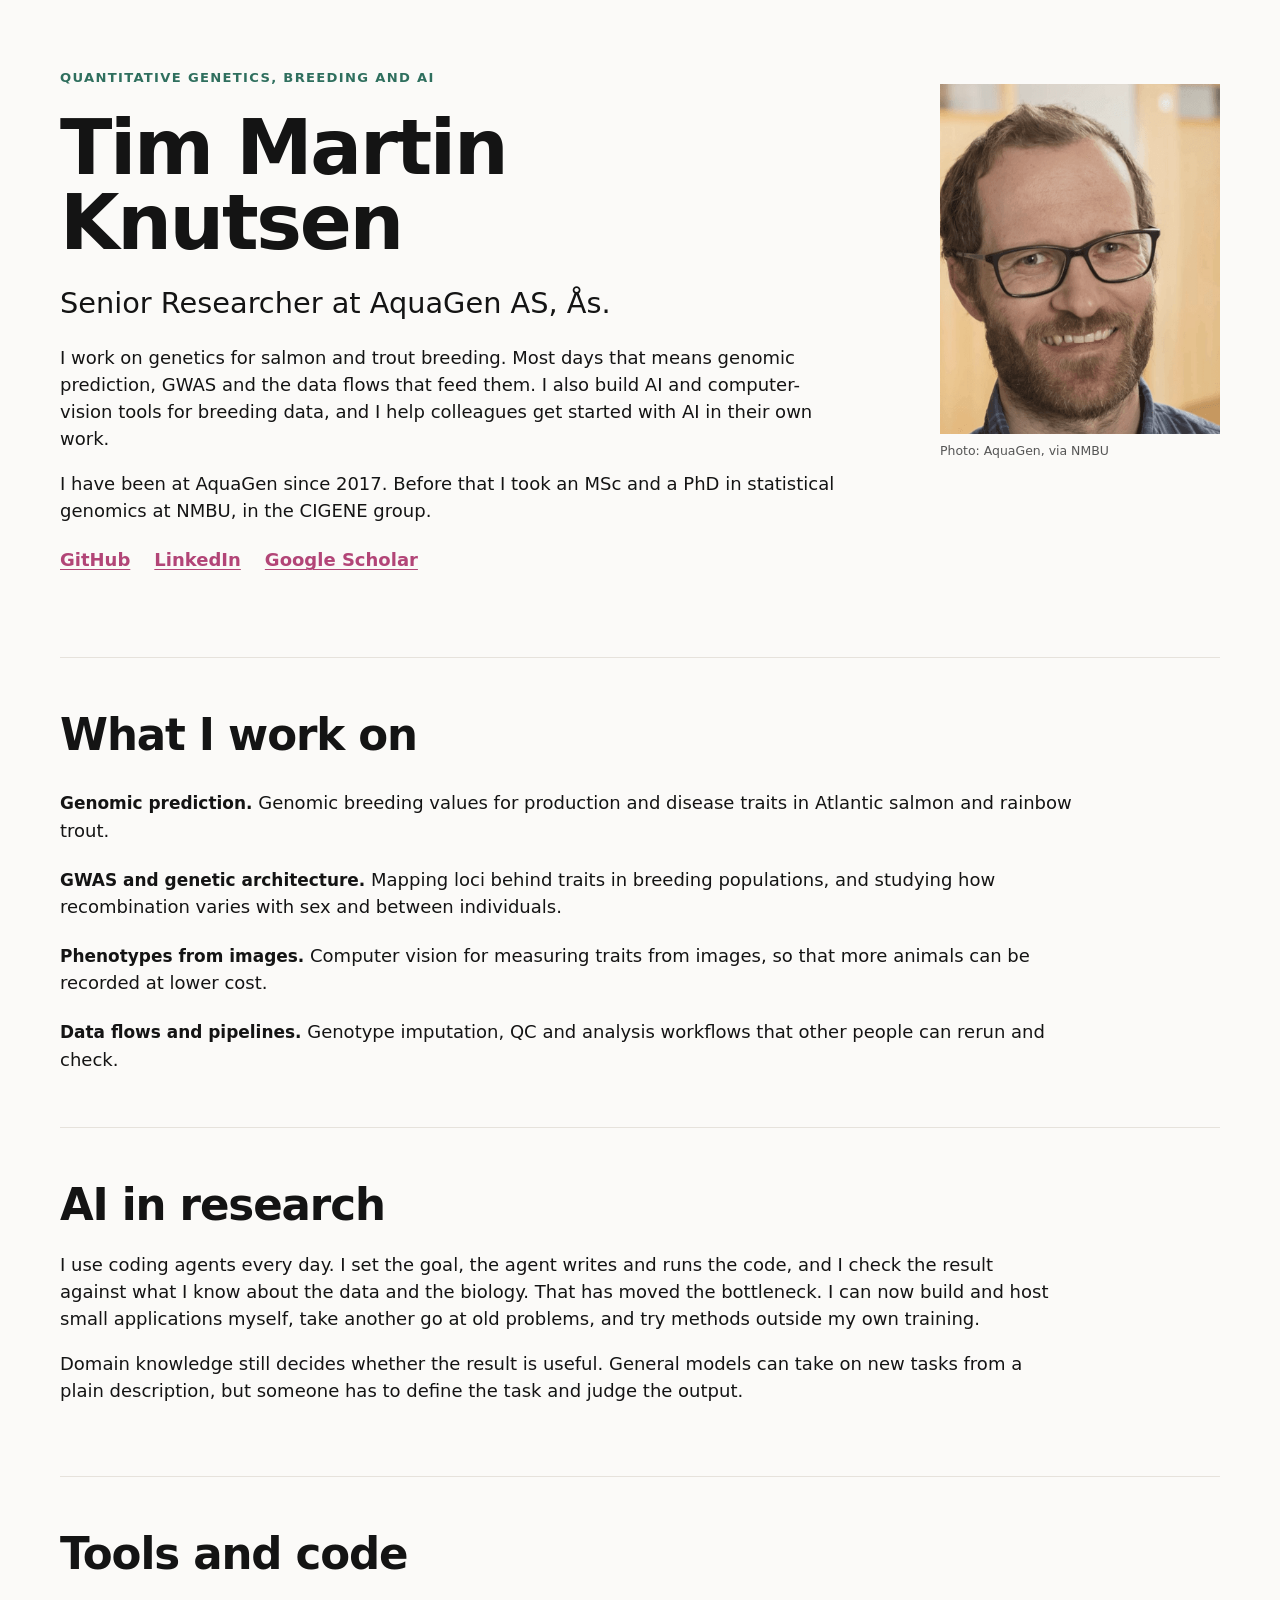
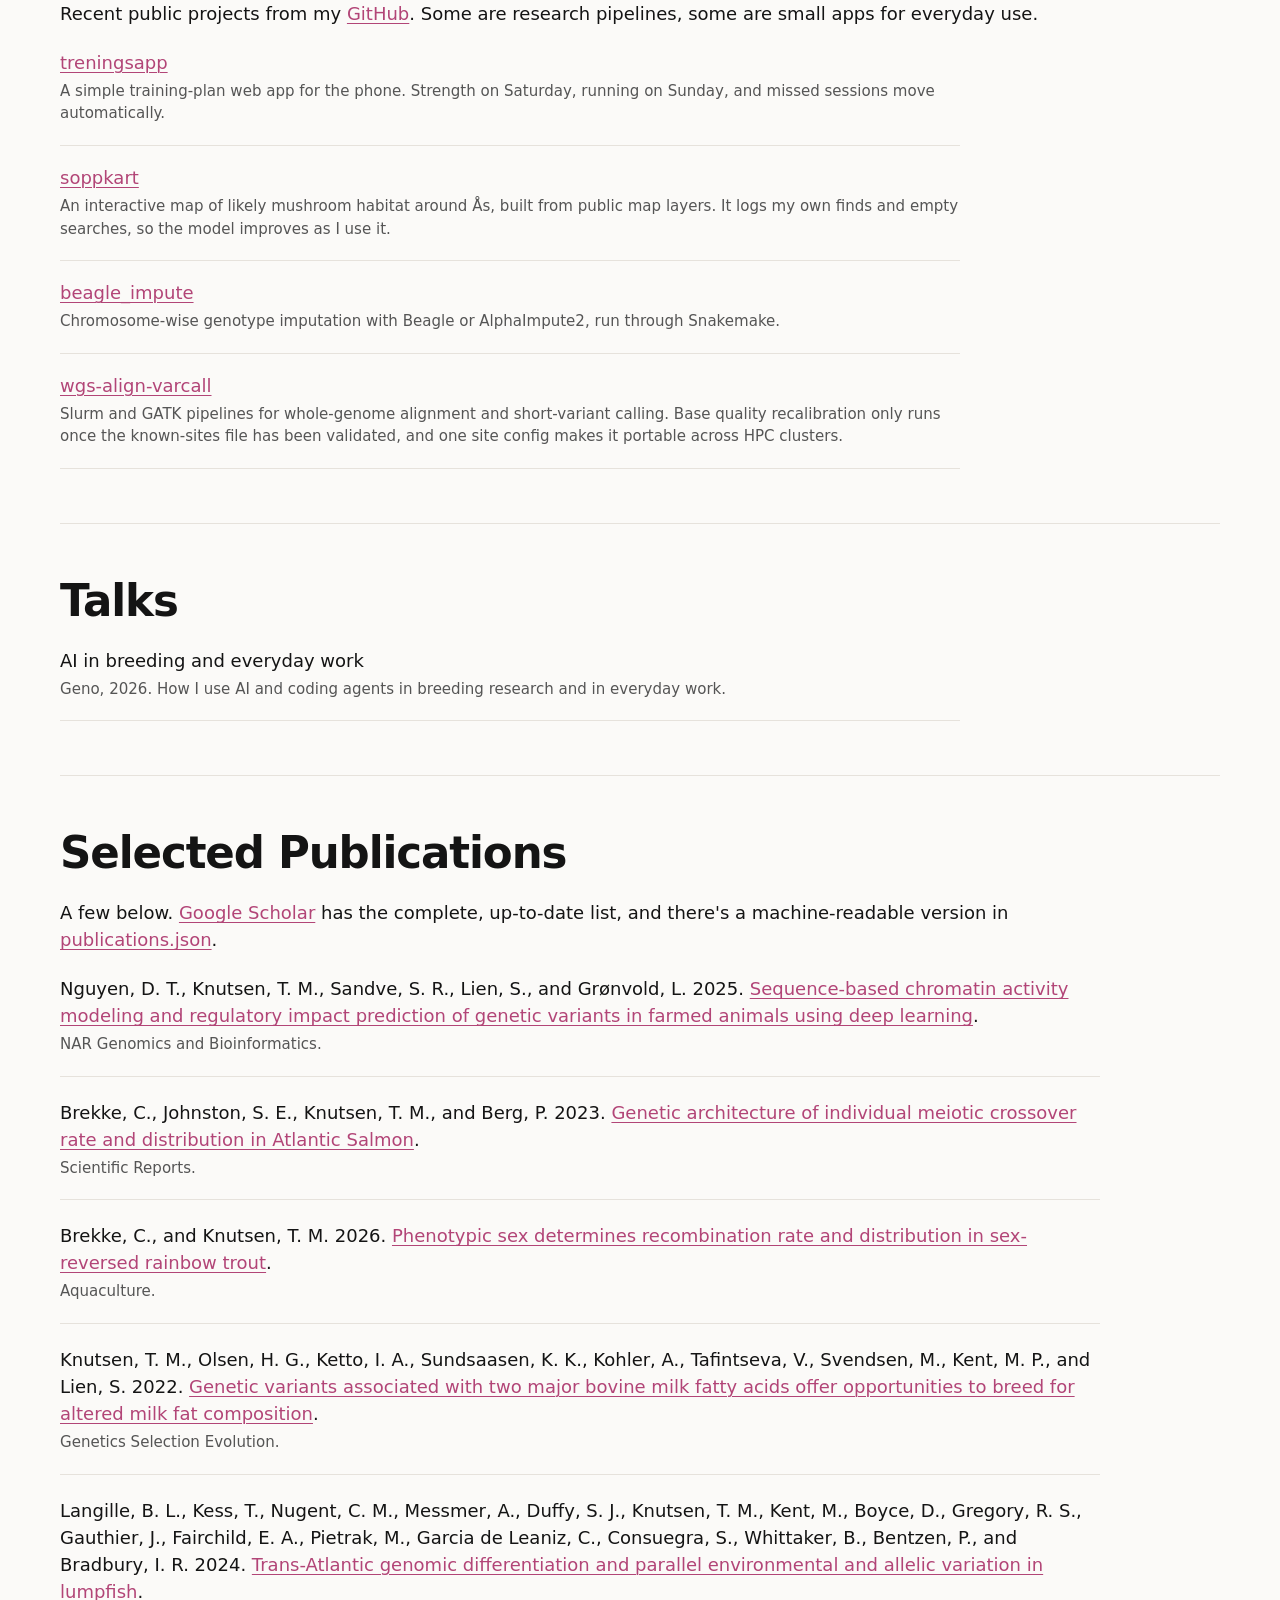
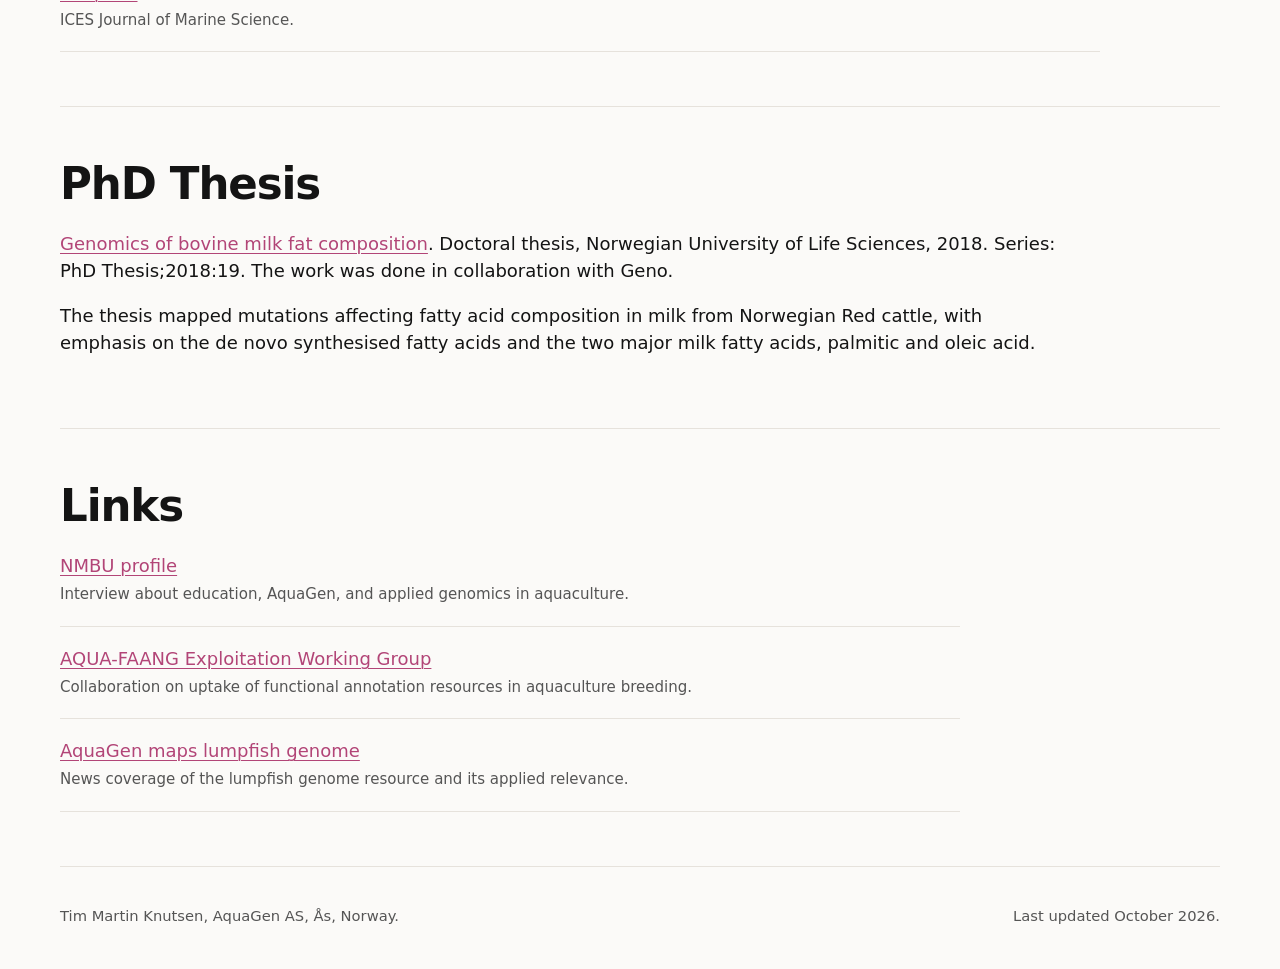
==== index.html @ bfa6ee14 "Refocus site on quantitative genetics and AI in research - New intro: Senior Researcher at AquaGen A" ====
<!doctype html>
<html lang="en">
  <head>
    <meta charset="utf-8">
    <meta name="viewport" content="width=device-width, initial-scale=1">
    <meta name="description" content="Tim Martin Knutsen is a quantitative geneticist at AquaGen working on salmon and trout breeding: genomic prediction, GWAS, and AI and computer-vision tools for breeding data.">
    <meta name="author" content="Tim Martin Knutsen">
    <link rel="canonical" href="https://timknutsen.no/">
    <meta property="og:title" content="Tim Martin Knutsen">
    <meta property="og:description" content="Quantitative genetics for salmon and trout breeding, and AI tools built for breeding data.">
    <meta property="og:image" content="https://timknutsen.no/assets/tim-profile.png">
    <meta property="og:url" content="https://timknutsen.no/">
    <meta property="og:type" content="website">
    <meta property="og:locale" content="en_US">
    <meta name="twitter:card" content="summary_large_image">
    <meta name="twitter:title" content="Tim Martin Knutsen">
    <meta name="twitter:description" content="Quantitative genetics for salmon and trout breeding, and AI tools built for breeding data.">
    <meta name="twitter:image" content="https://timknutsen.no/assets/tim-profile.png">
    <meta name="theme-color" content="#2f6f5e">
    <link rel="icon" href="favicon.svg" type="image/svg+xml">
    <title>Tim Martin Knutsen</title>
    <link rel="stylesheet" href="styles.css">
    <script type="application/ld+json">
    {
      "@context": "https://schema.org",
      "@type": "Person",
      "name": "Tim Martin Knutsen",
      "url": "https://timknutsen.no/",
      "image": "https://timknutsen.no/assets/tim-profile.png",
      "jobTitle": "Senior Researcher",
      "worksFor": { "@type": "Organization", "name": "AquaGen AS" },
      "address": { "@type": "PostalAddress", "addressLocality": "Ås", "addressCountry": "NO" },
      "alumniOf": { "@type": "CollegeOrUniversity", "name": "Norwegian University of Life Sciences" },
      "knowsAbout": [
        "Quantitative genetics",
        "Genomic selection",
        "Genome-wide association studies",
        "Aquaculture breeding",
        "Computer vision",
        "Image-based phenotyping",
        "Large language models",
        "Bioinformatics pipelines"
      ],
      "sameAs": [
        "https://github.com/timknutsen",
        "https://scholar.google.com/scholar?q=Tim+Martin+Knutsen",
        "https://www.linkedin.com/in/tim-knutsen-02567871"
      ]
    }
    </script>
  </head>
  <body>
    <main class="page">
      <header class="intro">
        <div class="intro-text">
          <p class="kicker">Quantitative genetics, breeding and AI</p>
          <h1>Tim Martin Knutsen</h1>
          <p class="position">
            Senior Researcher at AquaGen AS, Ås.
          </p>
          <p>
            I work on genetics for salmon and trout breeding. Most days that means
            genomic prediction, GWAS and the data flows that feed them. I also build
            AI and computer-vision tools for breeding data, and I help colleagues get
            started with AI in their own work.
          </p>
          <p>
            I have been at AquaGen since 2017. Before that I took an MSc and a PhD in
            statistical genomics at NMBU, in the CIGENE group.
          </p>
          <ul class="contact-list" aria-label="Profile links">
            <li><a href="https://github.com/timknutsen">GitHub</a></li>
            <li><a href="https://www.linkedin.com/in/tim-knutsen-02567871">LinkedIn</a></li>
            <li><a href="https://scholar.google.com/scholar?q=Tim+Martin+Knutsen">Google Scholar</a></li>
          </ul>
        </div>
        <figure class="portrait">
          <img src="assets/tim-profile.png" alt="Portrait of Tim Martin Knutsen" width="280" height="350" decoding="async" fetchpriority="high">
          <figcaption>Photo: AquaGen, via NMBU</figcaption>
        </figure>
      </header>

      <section id="work">
        <h2>What I work on</h2>
        <div class="interest-list">
          <article>
            <h3>Genomic prediction.</h3>
            <p>
              Genomic breeding values for production and disease traits in Atlantic
              salmon and rainbow trout.
            </p>
          </article>
          <article>
            <h3>GWAS and genetic architecture.</h3>
            <p>
              Mapping loci behind traits in breeding populations, and studying how
              recombination varies with sex and between individuals.
            </p>
          </article>
          <article>
            <h3>Phenotypes from images.</h3>
            <p>
              Computer vision for measuring traits from images, so that more animals
              can be recorded at lower cost.
            </p>
          </article>
          <article>
            <h3>Data flows and pipelines.</h3>
            <p>
              Genotype imputation, QC and analysis workflows that other people can
              rerun and check.
            </p>
          </article>
        </div>
      </section>

      <section id="ai">
        <h2>AI in research</h2>
        <p>
          I use coding agents every day. I set the goal, the agent writes and runs the
          code, and I check the result against what I know about the data and the
          biology. That has moved the bottleneck. I can now build and host small
          applications myself, take another go at old problems, and try methods outside
          my own training.
        </p>
        <p>
          Domain knowledge still decides whether the result is useful. General models
          can take on new tasks from a plain description, but someone has to define the
          task and judge the output.
        </p>
      </section>

      <section id="projects">
        <h2>Tools and code</h2>
        <p>
          Recent public projects from my <a href="https://github.com/timknutsen">GitHub</a>.
          Some are research pipelines, some are small apps for everyday use.
        </p>
        <ul class="link-list">
          <li>
            <a href="https://timknutsen.no/treningsapp/">treningsapp</a>
            <span>A simple training-plan web app for the phone. Strength on Saturday, running on Sunday, and missed sessions move automatically.</span>
          </li>
          <li>
            <a href="https://timknutsen.no/soppkart/">soppkart</a>
            <span>An interactive map of likely mushroom habitat around Ås, built from public map layers. It logs my own finds and empty searches, so the model improves as I use it.</span>
          </li>
          <li>
            <a href="https://github.com/timknutsen/beagle_impute">beagle_impute</a>
            <span>Chromosome-wise genotype imputation with Beagle or AlphaImpute2, run through Snakemake.</span>
          </li>
          <li>
            <a href="https://github.com/timknutsen/wgs-align-varcall">wgs-align-varcall</a>
            <span>Slurm and GATK pipelines for whole-genome alignment and short-variant calling. Base quality recalibration only runs once the known-sites file has been validated, and one site config makes it portable across HPC clusters.</span>
          </li>
        </ul>
      </section>

      <section id="talks">
        <h2>Talks</h2>
        <ul class="link-list">
          <li>
            AI in breeding and everyday work
            <span>Geno, 2026. How I use AI and coding agents in breeding research and in everyday work.</span>
          </li>
        </ul>
      </section>

      <section id="publications">
        <h2>Selected Publications</h2>
        <p>
          A few below. <a href="https://scholar.google.com/scholar?q=Tim+Martin+Knutsen">Google Scholar</a>
          has the complete, up-to-date list, and there's a machine-readable version in
          <a href="publications.json">publications.json</a>.
        </p>
        <ul class="publication-list">
          <li>
            Nguyen, D. T., Knutsen, T. M., Sandve, S. R., Lien, S., and Grønvold, L. 2025.
            <a href="https://doi.org/10.1093/nargab/lqaf139">Sequence-based chromatin activity modeling and regulatory impact prediction of genetic variants in farmed animals using deep learning</a>.
            <span>NAR Genomics and Bioinformatics.</span>
          </li>
          <li>
            Brekke, C., Johnston, S. E., Knutsen, T. M., and Berg, P. 2023.
            <a href="https://doi.org/10.1038/s41598-023-47208-3">Genetic architecture of individual meiotic crossover rate and distribution in Atlantic Salmon</a>.
            <span>Scientific Reports.</span>
          </li>
          <li>
            Brekke, C., and Knutsen, T. M. 2026.
            <a href="https://doi.org/10.1016/j.aquaculture.2025.743143">Phenotypic sex determines recombination rate and distribution in sex-reversed rainbow trout</a>.
            <span>Aquaculture.</span>
          </li>
          <li>
            Knutsen, T. M., Olsen, H. G., Ketto, I. A., Sundsaasen, K. K., Kohler, A.,
            Tafintseva, V., Svendsen, M., Kent, M. P., and Lien, S. 2022.
            <a href="https://doi.org/10.1186/s12711-022-00731-9">Genetic variants associated with two major bovine milk fatty acids offer opportunities to breed for altered milk fat composition</a>.
            <span>Genetics Selection Evolution.</span>
          </li>
          <li>
            Langille, B. L., Kess, T., Nugent, C. M., Messmer, A., Duffy, S. J.,
            Knutsen, T. M., Kent, M., Boyce, D., Gregory, R. S., Gauthier, J.,
            Fairchild, E. A., Pietrak, M., Garcia de Leaniz, C., Consuegra, S.,
            Whittaker, B., Bentzen, P., and Bradbury, I. R. 2024.
            <a href="https://doi.org/10.1093/icesjms/fsae057">Trans-Atlantic genomic differentiation and parallel environmental and allelic variation in lumpfish</a>.
            <span>ICES Journal of Marine Science.</span>
          </li>
        </ul>
      </section>

      <section id="thesis">
        <h2>PhD Thesis</h2>
        <p>
          <a href="https://hdl.handle.net/11250/2648419">Genomics of bovine milk fat composition</a>.
          Doctoral thesis, Norwegian University of Life Sciences, 2018. Series: PhD Thesis;2018:19.
          The work was done in collaboration with Geno.
        </p>
        <p>
          The thesis mapped mutations affecting fatty acid composition in milk from Norwegian Red
          cattle, with emphasis on the de novo synthesised fatty acids and the two major milk fatty
          acids, palmitic and oleic acid.
        </p>
      </section>

      <section id="links">
        <h2>Links</h2>
        <ul class="link-list">
          <li>
            <a href="https://www.nmbu.no/studier/baerekraftig-akvakultur-skaper-spennende-jobber">NMBU profile</a>
            <span>Interview about education, AquaGen, and applied genomics in aquaculture.</span>
          </li>
          <li>
            <a href="https://www.aqua-faang.eu/exploitation-wg.html">AQUA-FAANG Exploitation Working Group</a>
            <span>Collaboration on uptake of functional annotation resources in aquaculture breeding.</span>
          </li>
          <li>
            <a href="https://www.salmonbusiness.com/?p=79932">AquaGen maps lumpfish genome</a>
            <span>News coverage of the lumpfish genome resource and its applied relevance.</span>
          </li>
        </ul>
      </section>

      <footer>
        <p>Tim Martin Knutsen, AquaGen AS, Ås, Norway.</p>
        <p>Last updated October 2026.</p>
      </footer>
    </main>
  </body>
</html>
---- styles.css ----
:root {
  --ink: #141414;
  --muted: #555;
  --line: #e6e2dc;
  --paper: #fbfaf8;
  --accent: #2f6f5e;
  --link: #b24577;
  --soft: #f2efea;
  color-scheme: light;
  font-family: Inter, ui-sans-serif, system-ui, -apple-system, BlinkMacSystemFont, "Segoe UI", sans-serif;
}

* {
  box-sizing: border-box;
}

html {
  scroll-behavior: smooth;
}

body {
  margin: 0;
  background: var(--paper);
  color: var(--ink);
  font-size: 18px;
  line-height: 1.5;
}

a {
  color: var(--link);
  text-decoration-thickness: 0.08em;
  text-underline-offset: 0.15em;
}

a:hover {
  color: var(--accent);
}

a:focus-visible {
  outline: 3px solid var(--accent);
  outline-offset: 3px;
}

.page {
  width: min(1160px, calc(100% - 56px));
  margin: 0 auto;
  padding: 68px 0 42px;
}

.intro {
  display: grid;
  grid-template-columns: minmax(0, 1fr) 280px;
  gap: clamp(42px, 8vw, 112px);
  align-items: start;
  margin-bottom: 84px;
}

.kicker {
  margin-bottom: 22px;
  color: var(--accent);
  font-size: 0.82rem;
  font-weight: 760;
  letter-spacing: 0.1em;
  text-transform: uppercase;
}

h1,
h2,
h3,
p {
  margin-top: 0;
}

h1 {
  margin-bottom: 26px;
  font-size: clamp(3rem, 6vw, 5.4rem);
  font-weight: 760;
  letter-spacing: -0.03em;
  line-height: 0.98;
}

h2 {
  margin-bottom: 22px;
  font-size: clamp(2rem, 3.4vw, 3rem);
  font-weight: 760;
  letter-spacing: -0.025em;
  line-height: 1.08;
}

h3 {
  display: inline;
  margin: 0;
  font-size: 1.06rem;
  font-weight: 780;
}

.position {
  max-width: 820px;
  margin-bottom: 22px;
  font-size: clamp(1.35rem, 2.25vw, 1.95rem);
  font-weight: 520;
  line-height: 1.25;
}

.intro-text > p:not(.kicker):not(.position) {
  max-width: 820px;
}

.contact-list,
.publication-list,
.link-list {
  margin: 22px 0 0;
  padding: 0;
  list-style: none;
}

.contact-list {
  display: flex;
  flex-wrap: wrap;
  gap: 12px 24px;
  font-weight: 650;
}

.portrait {
  margin: 16px 0 0;
}

.portrait img {
  display: block;
  width: 100%;
  aspect-ratio: 4 / 5;
  object-fit: cover;
  object-position: 54% center;
  filter: saturate(0.82) contrast(0.98);
}

.portrait figcaption {
  margin-top: 8px;
  color: var(--muted);
  font-size: 0.78rem;
}

section {
  padding: 54px 0;
  border-top: 1px solid var(--line);
}

section > p {
  max-width: 1000px;
}

.interest-list {
  display: grid;
  gap: 22px;
  max-width: 1040px;
  margin-top: 30px;
}

.interest-list article p {
  display: inline;
  margin: 0;
}

.publication-list {
  display: grid;
  gap: 22px;
  max-width: 1040px;
}

.publication-list li,
.link-list li {
  padding-bottom: 20px;
  border-bottom: 1px solid var(--line);
}

.publication-list span,
.link-list span {
  display: block;
  margin-top: 4px;
  color: var(--muted);
  font-size: 0.94rem;
}

.link-list {
  display: grid;
  gap: 18px;
  max-width: 900px;
}

footer {
  display: flex;
  flex-wrap: wrap;
  justify-content: space-between;
  gap: 10px 28px;
  padding-top: 38px;
  border-top: 1px solid var(--line);
  color: var(--muted);
  font-size: 0.92rem;
}

footer p {
  margin: 0;
}

@media (max-width: 840px) {
  .page {
    width: min(100% - 36px, 1160px);
    padding-top: 42px;
  }

  .intro {
    grid-template-columns: 1fr;
    gap: 30px;
    margin-bottom: 48px;
  }

  .portrait {
    width: min(240px, 100%);
    margin-top: 0;
  }

  section {
    padding: 42px 0;
  }
}

@media (max-width: 520px) {
  body {
    font-size: 16px;
  }

  .page {
    width: min(100% - 28px, 1160px);
  }

  h1 {
    font-size: clamp(2.7rem, 14vw, 4rem);
  }

  .position {
    font-size: 1.22rem;
  }

  .contact-list {
    display: grid;
    gap: 8px;
  }
}

.interest-list + p {
  margin-top: 1.25rem;
}
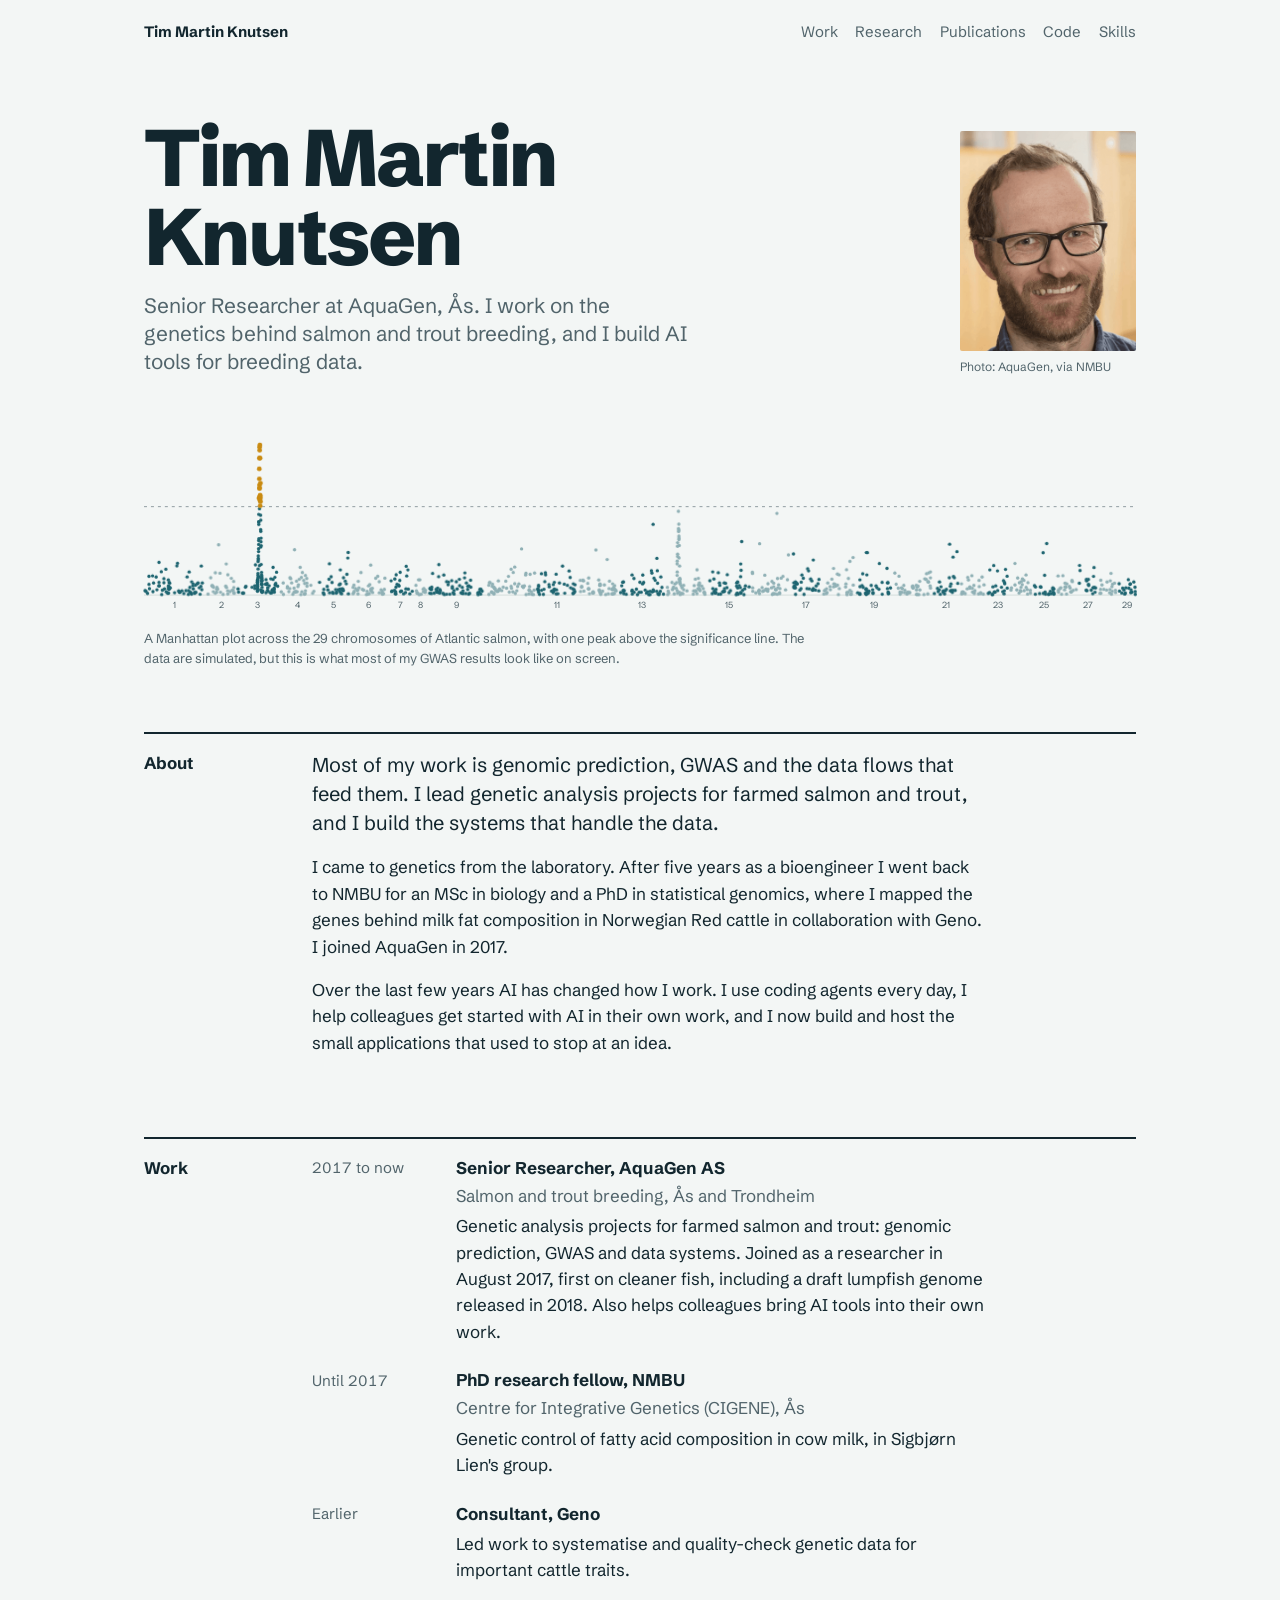
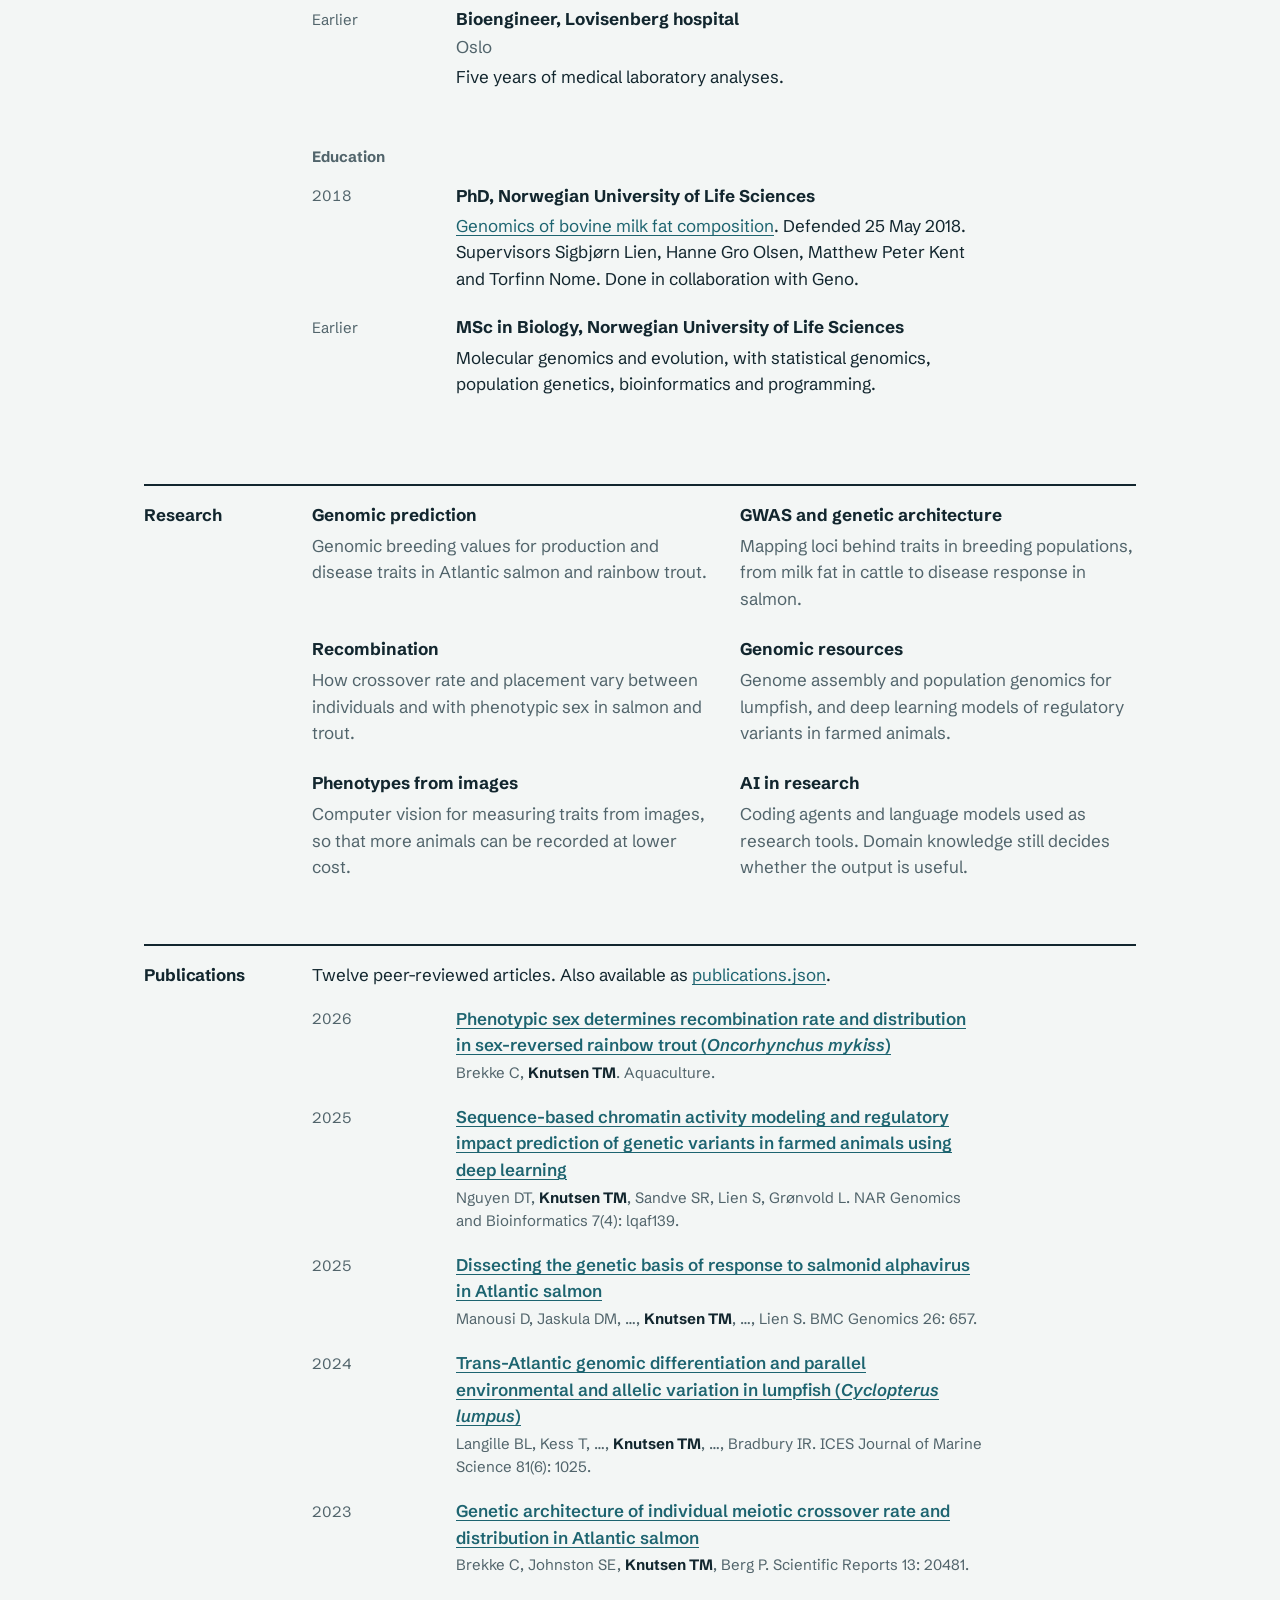
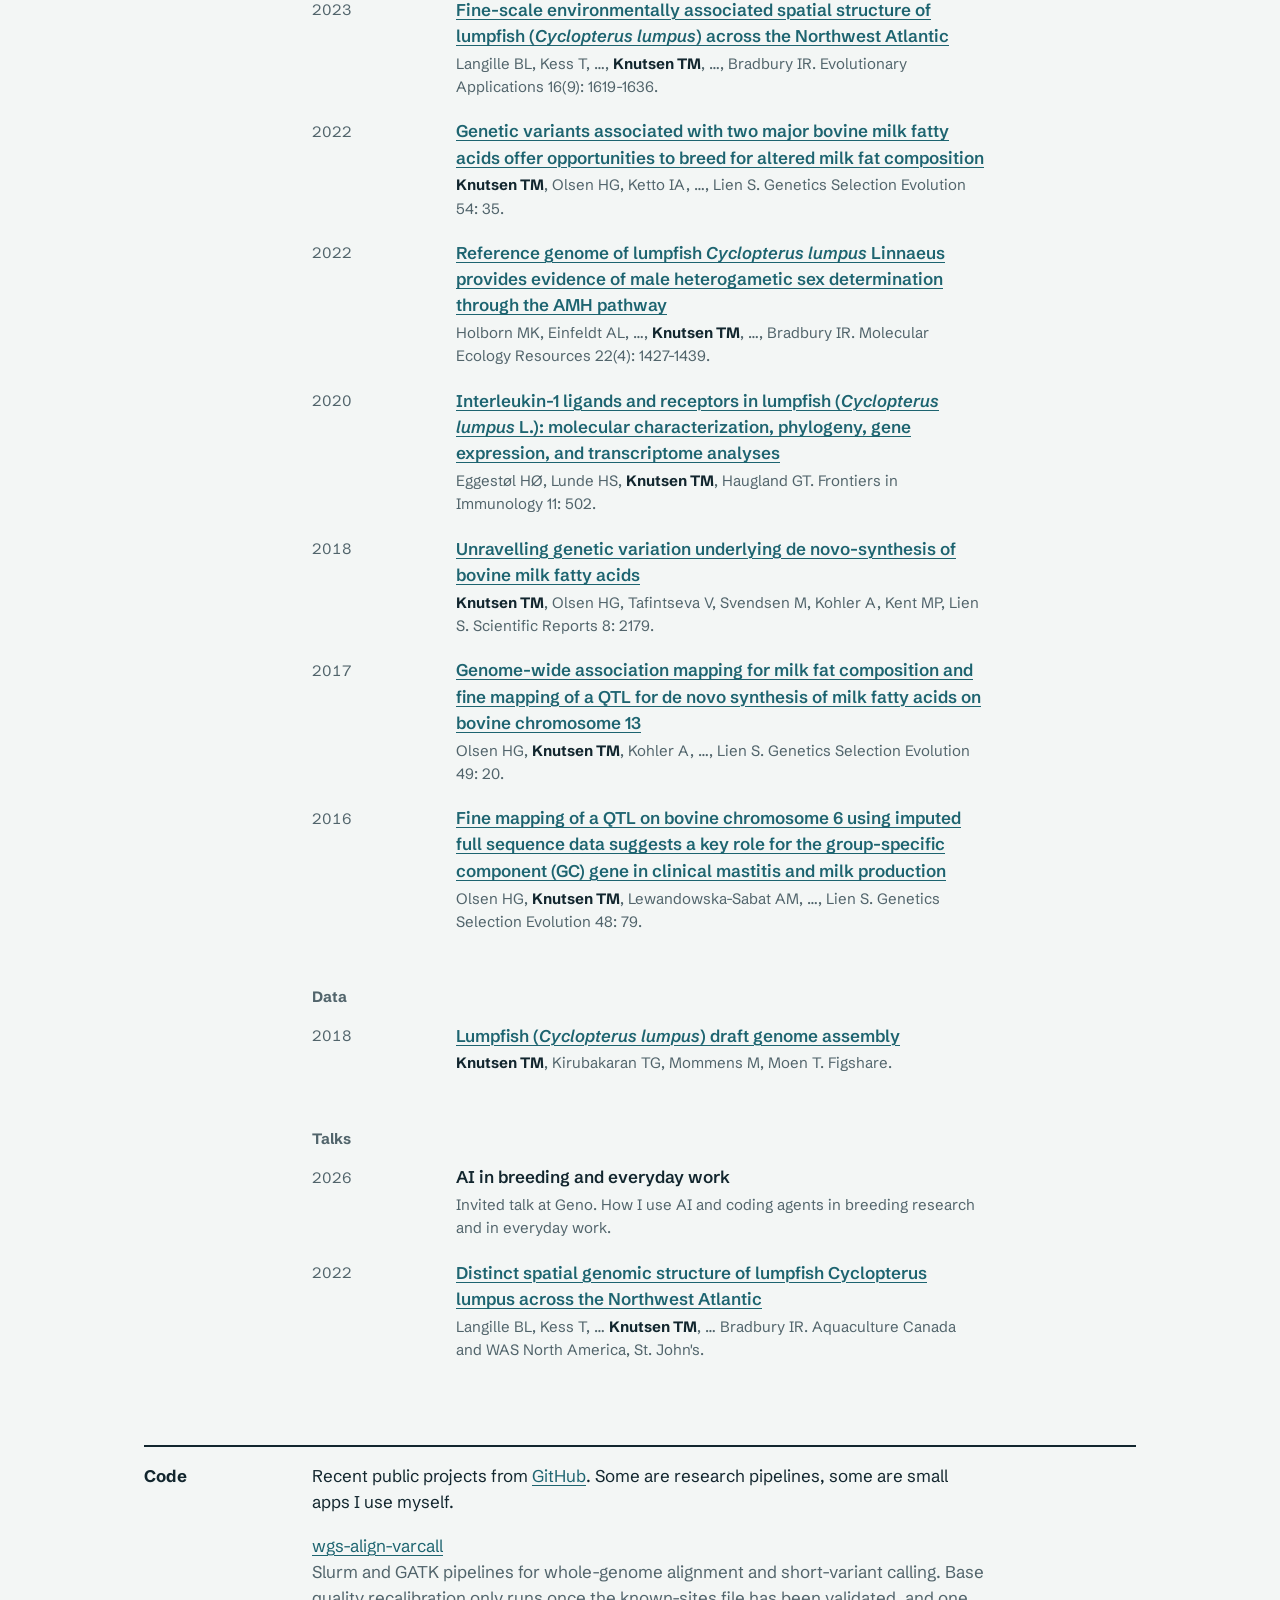
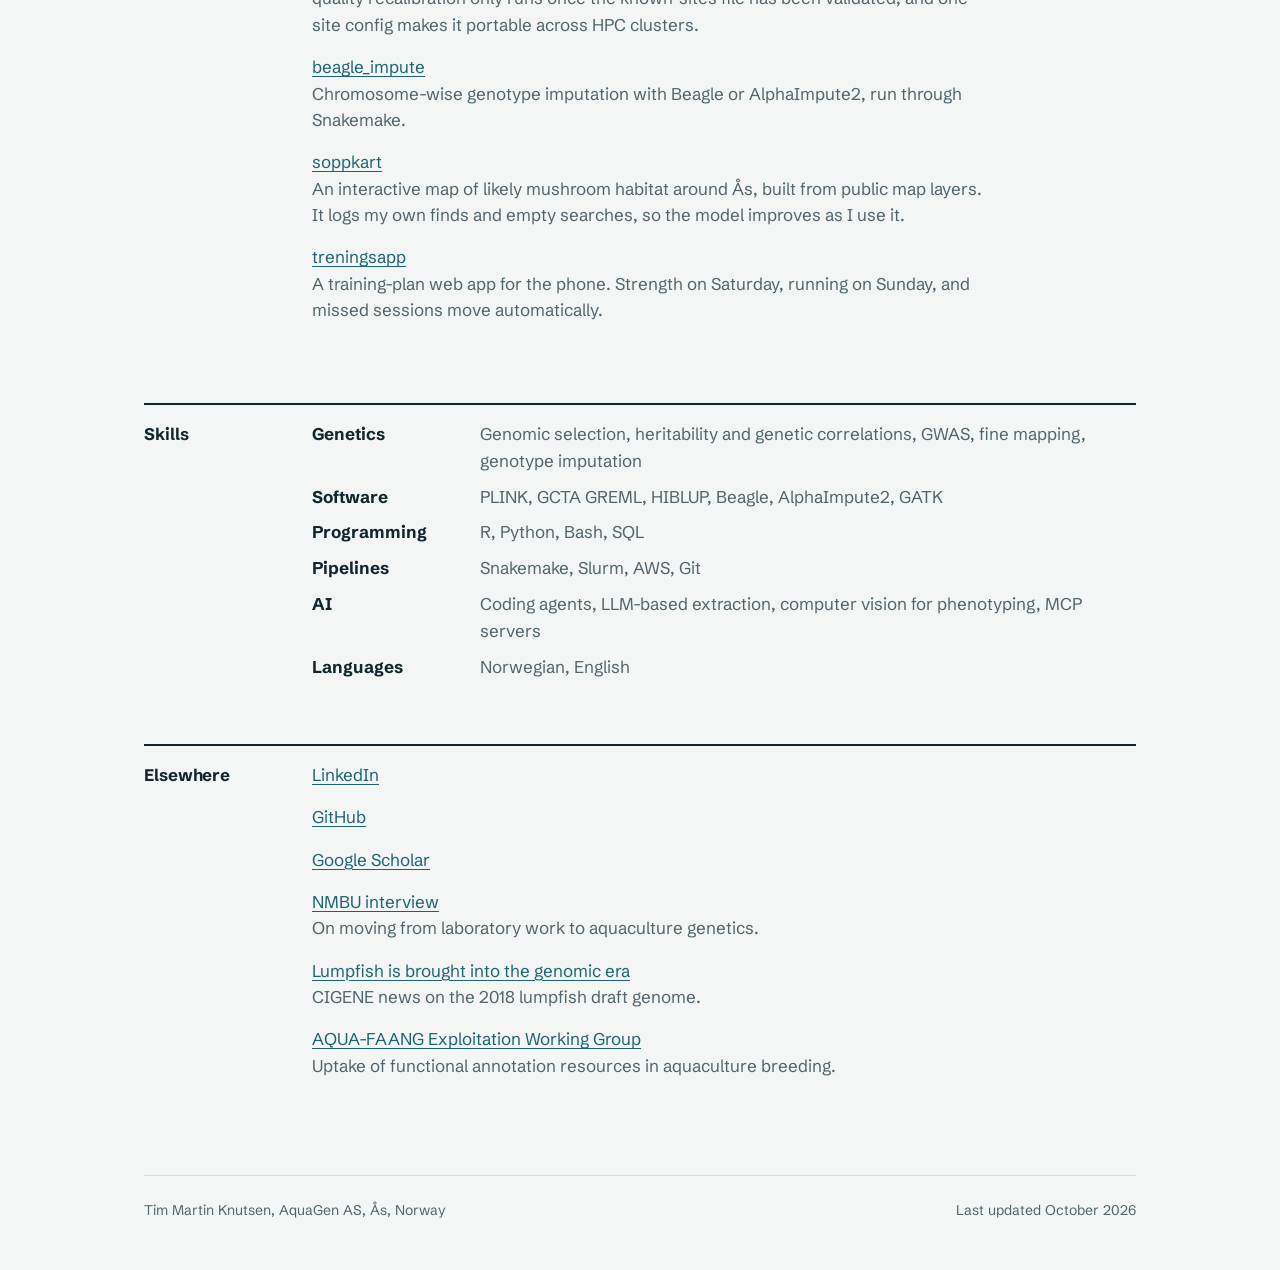
==== commit b35ad8de: "Redesign site as a full CV page - New design: simulated Atlantic salmon Manhattan plot as the hero, " ====
--- a/index.html
+++ b/index.html
@@ -3,22 +3,23 @@
   <head>
     <meta charset="utf-8">
     <meta name="viewport" content="width=device-width, initial-scale=1">
-    <meta name="description" content="Tim Martin Knutsen is a quantitative geneticist at AquaGen working on salmon and trout breeding: genomic prediction, GWAS, and AI and computer-vision tools for breeding data.">
+    <title>Tim Martin Knutsen</title>
+    <meta name="description" content="Tim Martin Knutsen is a Senior Researcher at AquaGen working on genetics for salmon and trout breeding: genomic prediction, GWAS, data pipelines, and AI tools for breeding data.">
     <meta name="author" content="Tim Martin Knutsen">
     <link rel="canonical" href="https://timknutsen.no/">
     <meta property="og:title" content="Tim Martin Knutsen">
     <meta property="og:description" content="Quantitative genetics for salmon and trout breeding, and AI tools built for breeding data.">
     <meta property="og:image" content="https://timknutsen.no/assets/tim-profile.png">
     <meta property="og:url" content="https://timknutsen.no/">
-    <meta property="og:type" content="website">
-    <meta property="og:locale" content="en_US">
-    <meta name="twitter:card" content="summary_large_image">
-    <meta name="twitter:title" content="Tim Martin Knutsen">
-    <meta name="twitter:description" content="Quantitative genetics for salmon and trout breeding, and AI tools built for breeding data.">
-    <meta name="twitter:image" content="https://timknutsen.no/assets/tim-profile.png">
-    <meta name="theme-color" content="#2f6f5e">
+    <meta property="og:type" content="profile">
+    <meta property="og:locale" content="en_GB">
+    <meta name="twitter:card" content="summary">
+    <meta name="theme-color" content="#f3f6f5" media="(prefers-color-scheme: light)">
+    <meta name="theme-color" content="#0f1d23" media="(prefers-color-scheme: dark)">
     <link rel="icon" href="favicon.svg" type="image/svg+xml">
-    <title>Tim Martin Knutsen</title>
+    <link rel="preconnect" href="https://fonts.googleapis.com">
+    <link rel="preconnect" href="https://fonts.gstatic.com" crossorigin>
+    <link href="https://fonts.googleapis.com/css2?family=Schibsted+Grotesk:ital,wght@0,400..900;1,400..900&display=swap" rel="stylesheet">
     <link rel="stylesheet" href="styles.css">
     <script type="application/ld+json">
     {
@@ -36,212 +37,464 @@
         "Genomic selection",
         "Genome-wide association studies",
         "Aquaculture breeding",
+        "Bioinformatics pipelines",
         "Computer vision",
-        "Image-based phenotyping",
-        "Large language models",
-        "Bioinformatics pipelines"
+        "Large language models"
       ],
       "sameAs": [
         "https://github.com/timknutsen",
-        "https://scholar.google.com/scholar?q=Tim+Martin+Knutsen",
-        "https://www.linkedin.com/in/tim-knutsen-02567871"
+        "https://www.linkedin.com/in/tim-knutsen-02567871",
+        "https://loop.frontiersin.org/people/870625"
       ]
     }
     </script>
   </head>
   <body>
-    <main class="page">
-      <header class="intro">
-        <div class="intro-text">
-          <p class="kicker">Quantitative genetics, breeding and AI</p>
-          <h1>Tim Martin Knutsen</h1>
-          <p class="position">
-            Senior Researcher at AquaGen AS, Ås.
-          </p>
-          <p>
-            I work on genetics for salmon and trout breeding. Most days that means
-            genomic prediction, GWAS and the data flows that feed them. I also build
-            AI and computer-vision tools for breeding data, and I help colleagues get
-            started with AI in their own work.
-          </p>
-          <p>
-            I have been at AquaGen since 2017. Before that I took an MSc and a PhD in
-            statistical genomics at NMBU, in the CIGENE group.
-          </p>
-          <ul class="contact-list" aria-label="Profile links">
-            <li><a href="https://github.com/timknutsen">GitHub</a></li>
-            <li><a href="https://www.linkedin.com/in/tim-knutsen-02567871">LinkedIn</a></li>
-            <li><a href="https://scholar.google.com/scholar?q=Tim+Martin+Knutsen">Google Scholar</a></li>
+    <a class="skip" href="#main">Skip to content</a>
+    <div class="wrap">
+      <header class="topbar">
+        <a class="home" href="#top">Tim Martin Knutsen</a>
+        <nav aria-label="Sections">
+          <ul>
+            <li><a href="#work">Work</a></li>
+            <li><a href="#research">Research</a></li>
+            <li><a href="#publications">Publications</a></li>
+            <li><a href="#code">Code</a></li>
+            <li><a href="#skills">Skills</a></li>
           </ul>
+        </nav>
+      </header>
+
+      <main id="main">
+        <div class="hero" id="top">
+          <div class="hero-grid">
+            <div>
+              <h1>Tim Martin<br>Knutsen</h1>
+              <p class="role">
+                Senior Researcher at AquaGen, Ås. I work on the genetics behind salmon
+                and trout breeding, and I build AI tools for breeding data.
+              </p>
+            </div>
+            <figure class="portrait">
+              <img src="assets/tim-profile.png" alt="Portrait of Tim Martin Knutsen" width="280" height="350" decoding="async" fetchpriority="high">
+              <figcaption>Photo: AquaGen, via NMBU</figcaption>
+            </figure>
+          </div>
+
+          <figure class="plot" id="plot">
+            <svg viewBox="0 0 1000 200" role="img" aria-label="Simulated Manhattan plot across the 29 chromosomes of Atlantic salmon, with one association peak passing the significance threshold."></svg>
+            <figcaption>
+              A Manhattan plot across the 29 chromosomes of Atlantic salmon, with one peak
+              above the significance line. The data are simulated, but this is what most
+              of my GWAS results look like on screen.
+            </figcaption>
+          </figure>
         </div>
-        <figure class="portrait">
-          <img src="assets/tim-profile.png" alt="Portrait of Tim Martin Knutsen" width="280" height="350" decoding="async" fetchpriority="high">
-          <figcaption>Photo: AquaGen, via NMBU</figcaption>
-        </figure>
-      </header>
-
-      <section id="work">
-        <h2>What I work on</h2>
-        <div class="interest-list">
-          <article>
-            <h3>Genomic prediction.</h3>
-            <p>
-              Genomic breeding values for production and disease traits in Atlantic
-              salmon and rainbow trout.
-            </p>
-          </article>
-          <article>
-            <h3>GWAS and genetic architecture.</h3>
-            <p>
-              Mapping loci behind traits in breeding populations, and studying how
-              recombination varies with sex and between individuals.
-            </p>
-          </article>
-          <article>
-            <h3>Phenotypes from images.</h3>
-            <p>
-              Computer vision for measuring traits from images, so that more animals
-              can be recorded at lower cost.
-            </p>
-          </article>
-          <article>
-            <h3>Data flows and pipelines.</h3>
-            <p>
-              Genotype imputation, QC and analysis workflows that other people can
-              rerun and check.
-            </p>
-          </article>
-        </div>
-      </section>
-
-      <section id="ai">
-        <h2>AI in research</h2>
-        <p>
-          I use coding agents every day. I set the goal, the agent writes and runs the
-          code, and I check the result against what I know about the data and the
-          biology. That has moved the bottleneck. I can now build and host small
-          applications myself, take another go at old problems, and try methods outside
-          my own training.
-        </p>
-        <p>
-          Domain knowledge still decides whether the result is useful. General models
-          can take on new tasks from a plain description, but someone has to define the
-          task and judge the output.
-        </p>
-      </section>
-
-      <section id="projects">
-        <h2>Tools and code</h2>
-        <p>
-          Recent public projects from my <a href="https://github.com/timknutsen">GitHub</a>.
-          Some are research pipelines, some are small apps for everyday use.
-        </p>
-        <ul class="link-list">
-          <li>
-            <a href="https://timknutsen.no/treningsapp/">treningsapp</a>
-            <span>A simple training-plan web app for the phone. Strength on Saturday, running on Sunday, and missed sessions move automatically.</span>
-          </li>
-          <li>
-            <a href="https://timknutsen.no/soppkart/">soppkart</a>
-            <span>An interactive map of likely mushroom habitat around Ås, built from public map layers. It logs my own finds and empty searches, so the model improves as I use it.</span>
-          </li>
-          <li>
-            <a href="https://github.com/timknutsen/beagle_impute">beagle_impute</a>
-            <span>Chromosome-wise genotype imputation with Beagle or AlphaImpute2, run through Snakemake.</span>
-          </li>
-          <li>
-            <a href="https://github.com/timknutsen/wgs-align-varcall">wgs-align-varcall</a>
-            <span>Slurm and GATK pipelines for whole-genome alignment and short-variant calling. Base quality recalibration only runs once the known-sites file has been validated, and one site config makes it portable across HPC clusters.</span>
-          </li>
-        </ul>
-      </section>
-
-      <section id="talks">
-        <h2>Talks</h2>
-        <ul class="link-list">
-          <li>
-            AI in breeding and everyday work
-            <span>Geno, 2026. How I use AI and coding agents in breeding research and in everyday work.</span>
-          </li>
-        </ul>
-      </section>
-
-      <section id="publications">
-        <h2>Selected Publications</h2>
-        <p>
-          A few below. <a href="https://scholar.google.com/scholar?q=Tim+Martin+Knutsen">Google Scholar</a>
-          has the complete, up-to-date list, and there's a machine-readable version in
-          <a href="publications.json">publications.json</a>.
-        </p>
-        <ul class="publication-list">
-          <li>
-            Nguyen, D. T., Knutsen, T. M., Sandve, S. R., Lien, S., and Grønvold, L. 2025.
-            <a href="https://doi.org/10.1093/nargab/lqaf139">Sequence-based chromatin activity modeling and regulatory impact prediction of genetic variants in farmed animals using deep learning</a>.
-            <span>NAR Genomics and Bioinformatics.</span>
-          </li>
-          <li>
-            Brekke, C., Johnston, S. E., Knutsen, T. M., and Berg, P. 2023.
-            <a href="https://doi.org/10.1038/s41598-023-47208-3">Genetic architecture of individual meiotic crossover rate and distribution in Atlantic Salmon</a>.
-            <span>Scientific Reports.</span>
-          </li>
-          <li>
-            Brekke, C., and Knutsen, T. M. 2026.
-            <a href="https://doi.org/10.1016/j.aquaculture.2025.743143">Phenotypic sex determines recombination rate and distribution in sex-reversed rainbow trout</a>.
-            <span>Aquaculture.</span>
-          </li>
-          <li>
-            Knutsen, T. M., Olsen, H. G., Ketto, I. A., Sundsaasen, K. K., Kohler, A.,
-            Tafintseva, V., Svendsen, M., Kent, M. P., and Lien, S. 2022.
-            <a href="https://doi.org/10.1186/s12711-022-00731-9">Genetic variants associated with two major bovine milk fatty acids offer opportunities to breed for altered milk fat composition</a>.
-            <span>Genetics Selection Evolution.</span>
-          </li>
-          <li>
-            Langille, B. L., Kess, T., Nugent, C. M., Messmer, A., Duffy, S. J.,
-            Knutsen, T. M., Kent, M., Boyce, D., Gregory, R. S., Gauthier, J.,
-            Fairchild, E. A., Pietrak, M., Garcia de Leaniz, C., Consuegra, S.,
-            Whittaker, B., Bentzen, P., and Bradbury, I. R. 2024.
-            <a href="https://doi.org/10.1093/icesjms/fsae057">Trans-Atlantic genomic differentiation and parallel environmental and allelic variation in lumpfish</a>.
-            <span>ICES Journal of Marine Science.</span>
-          </li>
-        </ul>
-      </section>
-
-      <section id="thesis">
-        <h2>PhD Thesis</h2>
-        <p>
-          <a href="https://hdl.handle.net/11250/2648419">Genomics of bovine milk fat composition</a>.
-          Doctoral thesis, Norwegian University of Life Sciences, 2018. Series: PhD Thesis;2018:19.
-          The work was done in collaboration with Geno.
-        </p>
-        <p>
-          The thesis mapped mutations affecting fatty acid composition in milk from Norwegian Red
-          cattle, with emphasis on the de novo synthesised fatty acids and the two major milk fatty
-          acids, palmitic and oleic acid.
-        </p>
-      </section>
-
-      <section id="links">
-        <h2>Links</h2>
-        <ul class="link-list">
-          <li>
-            <a href="https://www.nmbu.no/studier/baerekraftig-akvakultur-skaper-spennende-jobber">NMBU profile</a>
-            <span>Interview about education, AquaGen, and applied genomics in aquaculture.</span>
-          </li>
-          <li>
-            <a href="https://www.aqua-faang.eu/exploitation-wg.html">AQUA-FAANG Exploitation Working Group</a>
-            <span>Collaboration on uptake of functional annotation resources in aquaculture breeding.</span>
-          </li>
-          <li>
-            <a href="https://www.salmonbusiness.com/?p=79932">AquaGen maps lumpfish genome</a>
-            <span>News coverage of the lumpfish genome resource and its applied relevance.</span>
-          </li>
-        </ul>
-      </section>
+
+        <section id="about" aria-labelledby="about-h">
+          <div class="section-head">
+            <h2 id="about-h">About</h2>
+            <div class="section-body">
+              <p class="lede">
+                Most of my work is genomic prediction, GWAS and the data flows that feed
+                them. I lead genetic analysis projects for farmed salmon and trout, and I
+                build the systems that handle the data.
+              </p>
+              <p>
+                I came to genetics from the laboratory. After five years as a bioengineer I
+                went back to NMBU for an MSc in biology and a PhD in statistical genomics,
+                where I mapped the genes behind milk fat composition in Norwegian Red cattle
+                in collaboration with Geno. I joined AquaGen in 2017.
+              </p>
+              <p>
+                Over the last few years AI has changed how I work. I use coding agents every
+                day, I help colleagues get started with AI in their own work, and I now build
+                and host the small applications that used to stop at an idea.
+              </p>
+            </div>
+          </div>
+        </section>
+
+        <section id="work" aria-labelledby="work-h">
+          <div class="section-head">
+            <h2 id="work-h">Work</h2>
+            <div class="section-body">
+              <ol class="timeline" reversed>
+                <li>
+                  <span class="when">2017 to now</span>
+                  <div>
+                    <h3>Senior Researcher, AquaGen AS</h3>
+                    <p class="where">Salmon and trout breeding, Ås and Trondheim</p>
+                    <p>
+                      Genetic analysis projects for farmed salmon and trout: genomic
+                      prediction, GWAS and data systems. Joined as a researcher in August
+                      2017, first on cleaner fish, including a draft lumpfish genome released
+                      in 2018. Also helps colleagues bring AI tools into their own work.
+                    </p>
+                  </div>
+                </li>
+                <li>
+                  <span class="when">Until 2017</span>
+                  <div>
+                    <h3>PhD research fellow, NMBU</h3>
+                    <p class="where">Centre for Integrative Genetics (CIGENE), Ås</p>
+                    <p>
+                      Genetic control of fatty acid composition in cow milk, in Sigbjørn
+                      Lien's group.
+                    </p>
+                  </div>
+                </li>
+                <li>
+                  <span class="when">Earlier</span>
+                  <div>
+                    <h3>Consultant, Geno</h3>
+                    <p>
+                      Led work to systematise and quality-check genetic data for important
+                      cattle traits.
+                    </p>
+                  </div>
+                </li>
+                <li>
+                  <span class="when">Earlier</span>
+                  <div>
+                    <h3>Bioengineer, Lovisenberg hospital</h3>
+                    <p class="where">Oslo</p>
+                    <p>Five years of medical laboratory analyses.</p>
+                  </div>
+                </li>
+              </ol>
+
+              <p class="sub">Education</p>
+              <ol class="timeline" reversed>
+                <li>
+                  <span class="when">2018</span>
+                  <div>
+                    <h3>PhD, Norwegian University of Life Sciences</h3>
+                    <p>
+                      <a href="https://hdl.handle.net/11250/2648419">Genomics of bovine milk fat composition</a>.
+                      Defended 25 May 2018. Supervisors Sigbjørn Lien, Hanne Gro Olsen,
+                      Matthew Peter Kent and Torfinn Nome. Done in collaboration with Geno.
+                    </p>
+                  </div>
+                </li>
+                <li>
+                  <span class="when">Earlier</span>
+                  <div>
+                    <h3>MSc in Biology, Norwegian University of Life Sciences</h3>
+                    <p>
+                      Molecular genomics and evolution, with statistical genomics,
+                      population genetics, bioinformatics and programming.
+                    </p>
+                  </div>
+                </li>
+              </ol>
+            </div>
+          </div>
+        </section>
+
+        <section id="research" aria-labelledby="research-h">
+          <div class="section-head">
+            <h2 id="research-h">Research</h2>
+            <div class="section-body">
+              <ul class="areas">
+                <li>
+                  <h3>Genomic prediction</h3>
+                  <p>Genomic breeding values for production and disease traits in Atlantic salmon and rainbow trout.</p>
+                </li>
+                <li>
+                  <h3>GWAS and genetic architecture</h3>
+                  <p>Mapping loci behind traits in breeding populations, from milk fat in cattle to disease response in salmon.</p>
+                </li>
+                <li>
+                  <h3>Recombination</h3>
+                  <p>How crossover rate and placement vary between individuals and with phenotypic sex in salmon and trout.</p>
+                </li>
+                <li>
+                  <h3>Genomic resources</h3>
+                  <p>Genome assembly and population genomics for lumpfish, and deep learning models of regulatory variants in farmed animals.</p>
+                </li>
+                <li>
+                  <h3>Phenotypes from images</h3>
+                  <p>Computer vision for measuring traits from images, so that more animals can be recorded at lower cost.</p>
+                </li>
+                <li>
+                  <h3>AI in research</h3>
+                  <p>Coding agents and language models used as research tools. Domain knowledge still decides whether the output is useful.</p>
+                </li>
+              </ul>
+            </div>
+          </div>
+        </section>
+
+        <section id="publications" aria-labelledby="publications-h">
+          <div class="section-head">
+            <h2 id="publications-h">Publications</h2>
+            <div class="section-body">
+              <p>
+                Twelve peer-reviewed articles. Also available as
+                <a href="publications.json">publications.json</a>.
+              </p>
+              <ol class="pubs" reversed>
+                <li>
+                  <span class="when">2026</span>
+                  <span>
+                    <span class="title"><a href="https://doi.org/10.1016/j.aquaculture.2025.743143">Phenotypic sex determines recombination rate and distribution in sex-reversed rainbow trout (<i>Oncorhynchus mykiss</i>)</a></span>
+                    <span class="meta">Brekke C, <span class="me">Knutsen TM</span>. Aquaculture.</span>
+                  </span>
+                </li>
+                <li>
+                  <span class="when">2025</span>
+                  <span>
+                    <span class="title"><a href="https://doi.org/10.1093/nargab/lqaf139">Sequence-based chromatin activity modeling and regulatory impact prediction of genetic variants in farmed animals using deep learning</a></span>
+                    <span class="meta">Nguyen DT, <span class="me">Knutsen TM</span>, Sandve SR, Lien S, Grønvold L. NAR Genomics and Bioinformatics 7(4): lqaf139.</span>
+                  </span>
+                </li>
+                <li>
+                  <span class="when">2025</span>
+                  <span>
+                    <span class="title"><a href="https://doi.org/10.1186/s12864-025-11735-2">Dissecting the genetic basis of response to salmonid alphavirus in Atlantic salmon</a></span>
+                    <span class="meta">Manousi D, Jaskula DM, …, <span class="me">Knutsen TM</span>, …, Lien S. BMC Genomics 26: 657.</span>
+                  </span>
+                </li>
+                <li>
+                  <span class="when">2024</span>
+                  <span>
+                    <span class="title"><a href="https://doi.org/10.1093/icesjms/fsae057">Trans-Atlantic genomic differentiation and parallel environmental and allelic variation in lumpfish (<i>Cyclopterus lumpus</i>)</a></span>
+                    <span class="meta">Langille BL, Kess T, …, <span class="me">Knutsen TM</span>, …, Bradbury IR. ICES Journal of Marine Science 81(6): 1025.</span>
+                  </span>
+                </li>
+                <li>
+                  <span class="when">2023</span>
+                  <span>
+                    <span class="title"><a href="https://doi.org/10.1038/s41598-023-47208-3">Genetic architecture of individual meiotic crossover rate and distribution in Atlantic salmon</a></span>
+                    <span class="meta">Brekke C, Johnston SE, <span class="me">Knutsen TM</span>, Berg P. Scientific Reports 13: 20481.</span>
+                  </span>
+                </li>
+                <li>
+                  <span class="when">2023</span>
+                  <span>
+                    <span class="title"><a href="https://doi.org/10.1111/eva.13590">Fine-scale environmentally associated spatial structure of lumpfish (<i>Cyclopterus lumpus</i>) across the Northwest Atlantic</a></span>
+                    <span class="meta">Langille BL, Kess T, …, <span class="me">Knutsen TM</span>, …, Bradbury IR. Evolutionary Applications 16(9): 1619-1636.</span>
+                  </span>
+                </li>
+                <li>
+                  <span class="when">2022</span>
+                  <span>
+                    <span class="title"><a href="https://doi.org/10.1186/s12711-022-00731-9">Genetic variants associated with two major bovine milk fatty acids offer opportunities to breed for altered milk fat composition</a></span>
+                    <span class="meta"><span class="me">Knutsen TM</span>, Olsen HG, Ketto IA, …, Lien S. Genetics Selection Evolution 54: 35.</span>
+                  </span>
+                </li>
+                <li>
+                  <span class="when">2022</span>
+                  <span>
+                    <span class="title"><a href="https://doi.org/10.1111/1755-0998.13565">Reference genome of lumpfish <i>Cyclopterus lumpus</i> Linnaeus provides evidence of male heterogametic sex determination through the AMH pathway</a></span>
+                    <span class="meta">Holborn MK, Einfeldt AL, …, <span class="me">Knutsen TM</span>, …, Bradbury IR. Molecular Ecology Resources 22(4): 1427-1439.</span>
+                  </span>
+                </li>
+                <li>
+                  <span class="when">2020</span>
+                  <span>
+                    <span class="title"><a href="https://doi.org/10.3389/fimmu.2020.00502">Interleukin-1 ligands and receptors in lumpfish (<i>Cyclopterus lumpus</i> L.): molecular characterization, phylogeny, gene expression, and transcriptome analyses</a></span>
+                    <span class="meta">Eggestøl HØ, Lunde HS, <span class="me">Knutsen TM</span>, Haugland GT. Frontiers in Immunology 11: 502.</span>
+                  </span>
+                </li>
+                <li>
+                  <span class="when">2018</span>
+                  <span>
+                    <span class="title"><a href="https://doi.org/10.1038/s41598-018-20476-0">Unravelling genetic variation underlying de novo-synthesis of bovine milk fatty acids</a></span>
+                    <span class="meta"><span class="me">Knutsen TM</span>, Olsen HG, Tafintseva V, Svendsen M, Kohler A, Kent MP, Lien S. Scientific Reports 8: 2179.</span>
+                  </span>
+                </li>
+                <li>
+                  <span class="when">2017</span>
+                  <span>
+                    <span class="title"><a href="https://doi.org/10.1186/s12711-017-0294-5">Genome-wide association mapping for milk fat composition and fine mapping of a QTL for de novo synthesis of milk fatty acids on bovine chromosome 13</a></span>
+                    <span class="meta">Olsen HG, <span class="me">Knutsen TM</span>, Kohler A, …, Lien S. Genetics Selection Evolution 49: 20.</span>
+                  </span>
+                </li>
+                <li>
+                  <span class="when">2016</span>
+                  <span>
+                    <span class="title"><a href="https://doi.org/10.1186/s12711-016-0257-2">Fine mapping of a QTL on bovine chromosome 6 using imputed full sequence data suggests a key role for the group-specific component (GC) gene in clinical mastitis and milk production</a></span>
+                    <span class="meta">Olsen HG, <span class="me">Knutsen TM</span>, Lewandowska-Sabat AM, …, Lien S. Genetics Selection Evolution 48: 79.</span>
+                  </span>
+                </li>
+              </ol>
+
+              <p class="sub">Data</p>
+              <ol class="pubs">
+                <li>
+                  <span class="when">2018</span>
+                  <span>
+                    <span class="title"><a href="https://doi.org/10.6084/m9.figshare.7301546">Lumpfish (<i>Cyclopterus lumpus</i>) draft genome assembly</a></span>
+                    <span class="meta"><span class="me">Knutsen TM</span>, Kirubakaran TG, Mommens M, Moen T. Figshare.</span>
+                  </span>
+                </li>
+              </ol>
+
+              <p class="sub">Talks</p>
+              <ol class="pubs">
+                <li>
+                  <span class="when">2026</span>
+                  <span>
+                    <span class="title">AI in breeding and everyday work</span>
+                    <span class="meta">Invited talk at Geno. How I use AI and coding agents in breeding research and in everyday work.</span>
+                  </span>
+                </li>
+                <li>
+                  <span class="when">2022</span>
+                  <span>
+                    <span class="title"><a href="https://was.org/Meeting/Program/PaperDetail/159377">Distinct spatial genomic structure of lumpfish Cyclopterus lumpus across the Northwest Atlantic</a></span>
+                    <span class="meta">Langille BL, Kess T, … <span class="me">Knutsen TM</span>, … Bradbury IR. Aquaculture Canada and WAS North America, St. John's.</span>
+                  </span>
+                </li>
+              </ol>
+            </div>
+          </div>
+        </section>
+
+        <section id="code" aria-labelledby="code-h">
+          <div class="section-head">
+            <h2 id="code-h">Code</h2>
+            <div class="section-body">
+              <p>
+                Recent public projects from <a href="https://github.com/timknutsen">GitHub</a>.
+                Some are research pipelines, some are small apps I use myself.
+              </p>
+              <ul class="plain">
+                <li>
+                  <a href="https://github.com/timknutsen/wgs-align-varcall">wgs-align-varcall</a>
+                  <span>Slurm and GATK pipelines for whole-genome alignment and short-variant calling. Base quality recalibration only runs once the known-sites file has been validated, and one site config makes it portable across HPC clusters.</span>
+                </li>
+                <li>
+                  <a href="https://github.com/timknutsen/beagle_impute">beagle_impute</a>
+                  <span>Chromosome-wise genotype imputation with Beagle or AlphaImpute2, run through Snakemake.</span>
+                </li>
+                <li>
+                  <a href="https://timknutsen.no/soppkart/">soppkart</a>
+                  <span>An interactive map of likely mushroom habitat around Ås, built from public map layers. It logs my own finds and empty searches, so the model improves as I use it.</span>
+                </li>
+                <li>
+                  <a href="https://timknutsen.no/treningsapp/">treningsapp</a>
+                  <span>A training-plan web app for the phone. Strength on Saturday, running on Sunday, and missed sessions move automatically.</span>
+                </li>
+              </ul>
+            </div>
+          </div>
+        </section>
+
+        <section id="skills" aria-labelledby="skills-h">
+          <div class="section-head">
+            <h2 id="skills-h">Skills</h2>
+            <div class="section-body">
+              <dl class="skills">
+                <dt>Genetics</dt>
+                <dd>Genomic selection, heritability and genetic correlations, GWAS, fine mapping, genotype imputation</dd>
+                <dt>Software</dt>
+                <dd>PLINK, GCTA GREML, HIBLUP, Beagle, AlphaImpute2, GATK</dd>
+                <dt>Programming</dt>
+                <dd>R, Python, Bash, SQL</dd>
+                <dt>Pipelines</dt>
+                <dd>Snakemake, Slurm, AWS, Git</dd>
+                <dt>AI</dt>
+                <dd>Coding agents, LLM-based extraction, computer vision for phenotyping, MCP servers</dd>
+                <dt>Languages</dt>
+                <dd>Norwegian, English</dd>
+              </dl>
+            </div>
+          </div>
+        </section>
+
+        <section id="links" aria-labelledby="links-h">
+          <div class="section-head">
+            <h2 id="links-h">Elsewhere</h2>
+            <div class="section-body">
+              <ul class="plain">
+                <li>
+                  <a href="https://www.linkedin.com/in/tim-knutsen-02567871">LinkedIn</a>
+                </li>
+                <li>
+                  <a href="https://github.com/timknutsen">GitHub</a>
+                </li>
+                <li>
+                  <a href="https://scholar.google.com/scholar?q=Tim+Martin+Knutsen">Google Scholar</a>
+                </li>
+                <li>
+                  <a href="https://www.nmbu.no/studier/baerekraftig-akvakultur-skaper-spennende-jobber">NMBU interview</a>
+                  <span>On moving from laboratory work to aquaculture genetics.</span>
+                </li>
+                <li>
+                  <a href="https://cigene.no/news/the-genome-assembly-from-lumpfish-has-been-made-available/">Lumpfish is brought into the genomic era</a>
+                  <span>CIGENE news on the 2018 lumpfish draft genome.</span>
+                </li>
+                <li>
+                  <a href="https://www.aqua-faang.eu/exploitation-wg.html">AQUA-FAANG Exploitation Working Group</a>
+                  <span>Uptake of functional annotation resources in aquaculture breeding.</span>
+                </li>
+              </ul>
+            </div>
+          </div>
+        </section>
+      </main>
 
       <footer>
-        <p>Tim Martin Knutsen, AquaGen AS, Ås, Norway.</p>
-        <p>Last updated October 2026.</p>
+        <p>Tim Martin Knutsen, AquaGen AS, Ås, Norway</p>
+        <p>Last updated October 2026</p>
       </footer>
-    </main>
+    </div>
+
+    <script>
+      (function () {
+        var svg = document.querySelector('#plot svg');
+        if (!svg) return;
+        var ns = 'http://www.w3.org/2000/svg';
+        var reduce = window.matchMedia('(prefers-reduced-motion: reduce)').matches;
+        // Approximate relative lengths of the 29 Atlantic salmon chromosomes.
+        var len = [160,72,105,90,83,88,63,30,142,127,101,102,114,103,107,97,75,82,90,97,63,63,53,54,52,51,44,45,45];
+        var total = len.reduce(function (a, b) { return a + b; }, 0);
+        var W = 1000, top = 6, base = 176, gap = 3;
+        var usable = W - gap * (len.length - 1);
+        var seed = 20171;
+        function rnd() { seed = (seed * 16807) % 2147483647; return (seed - 1) / 2147483646; }
+        function el(name, attrs) {
+          var e = document.createElementNS(ns, name);
+          for (var k in attrs) e.setAttribute(k, attrs[k]);
+          return e;
+        }
+        var maxP = 14, thr = 7.3, x0 = 0, n = 0;
+        var yOf = function (p) { return base - (p / maxP) * (base - top); };
+        svg.appendChild(el('line', { class: 'axis', x1: 0, x2: W, y1: base + 0.5, y2: base + 0.5 }));
+        svg.appendChild(el('line', { class: 'threshold', x1: 0, x2: W, y1: yOf(thr), y2: yOf(thr) }));
+        len.forEach(function (L, c) {
+          var w = usable * L / total;
+          var pts = Math.round(L * 0.42);
+          var peakAt = c === 2 ? 0.55 : (c === 13 ? 0.3 : -1);
+          function add(f, p) {
+            p = Math.min(p, maxP);
+            var cls = 'dot' + (c % 2 ? ' alt' : '') + (p > thr ? ' hit' : '');
+            var dot = el('circle', { class: cls, cx: (x0 + f * w).toFixed(1), cy: yOf(p).toFixed(1), r: p > thr ? 2.4 : 1.7 });
+            if (!reduce) dot.style.animationDelay = (c * 28 + p * 40 + rnd() * 80) + 'ms';
+            svg.appendChild(dot);
+          }
+          for (var i = 0; i < pts; i++) {
+            add(rnd(), -Math.log(rnd() + 1e-9) / Math.LN10 * 1.6);
+          }
+          if (peakAt >= 0) {
+            var h = c === 2 ? 12.8 : 6.2, k = c === 2 ? 70 : 26;
+            for (var j = 0; j < k; j++) {
+              var d = (rnd() - 0.5) * 0.12;
+              add(peakAt + d, h * Math.exp(-d * d / 0.0009) * (0.55 + 0.45 * rnd()) + rnd());
+            }
+          }
+          if (c < 9 || c % 2 === 0) {
+            var t = el('text', { class: 'chr', x: (x0 + w / 2).toFixed(1), y: base + 14, 'text-anchor': 'middle' });
+            t.textContent = c + 1;
+            svg.appendChild(t);
+          }
+          x0 += w + gap;
+        });
+        if (!reduce) document.getElementById('plot').classList.add('animate');
+      })();
+    </script>
   </body>
 </html>
--- a/styles.css
+++ b/styles.css
@@ -1,252 +1,426 @@
 :root {
-  --ink: #141414;
-  --muted: #555;
-  --line: #e6e2dc;
-  --paper: #fbfaf8;
-  --accent: #2f6f5e;
-  --link: #b24577;
-  --soft: #f2efea;
+  --paper: #f3f6f5;
+  --ink: #12262e;
+  --slate: #51646b;
+  --rule: #d5dedd;
+  --teal: #1d6470;
+  --teal-soft: #8fb0b5;
+  --ochre: #c98b12;
+  --measure: 42rem;
   color-scheme: light;
-  font-family: Inter, ui-sans-serif, system-ui, -apple-system, BlinkMacSystemFont, "Segoe UI", sans-serif;
-}
-
-* {
-  box-sizing: border-box;
-}
-
-html {
-  scroll-behavior: smooth;
+}
+
+@media (prefers-color-scheme: dark) {
+  :root:not([data-theme="light"]) {
+    --paper: #0f1d23;
+    --ink: #e4ecea;
+    --slate: #9db0b4;
+    --rule: #26393f;
+    --teal: #6fb6c0;
+    --teal-soft: #3a6b73;
+    --ochre: #e3aa3a;
+    color-scheme: dark;
+  }
+}
+
+:root[data-theme="dark"] {
+  --paper: #0f1d23;
+  --ink: #e4ecea;
+  --slate: #9db0b4;
+  --rule: #26393f;
+  --teal: #6fb6c0;
+  --teal-soft: #3a6b73;
+  --ochre: #e3aa3a;
+  color-scheme: dark;
+}
+
+* { box-sizing: border-box; }
+
+html { scroll-behavior: smooth; }
+
+@media (prefers-reduced-motion: reduce) {
+  html { scroll-behavior: auto; }
 }
 
 body {
   margin: 0;
   background: var(--paper);
   color: var(--ink);
-  font-size: 18px;
-  line-height: 1.5;
+  font-family: "Schibsted Grotesk", ui-sans-serif, system-ui, sans-serif;
+  font-size: 1.0625rem;
+  line-height: 1.55;
+  -webkit-font-smoothing: antialiased;
 }
 
 a {
-  color: var(--link);
-  text-decoration-thickness: 0.08em;
-  text-underline-offset: 0.15em;
-}
-
-a:hover {
-  color: var(--accent);
-}
+  color: var(--teal);
+  text-decoration-thickness: 1px;
+  text-underline-offset: 0.18em;
+}
+
+a:hover { text-decoration-thickness: 2px; }
 
 a:focus-visible {
-  outline: 3px solid var(--accent);
+  outline: 2px solid var(--ochre);
   outline-offset: 3px;
-}
-
-.page {
-  width: min(1160px, calc(100% - 56px));
-  margin: 0 auto;
-  padding: 68px 0 42px;
-}
-
-.intro {
-  display: grid;
-  grid-template-columns: minmax(0, 1fr) 280px;
-  gap: clamp(42px, 8vw, 112px);
-  align-items: start;
-  margin-bottom: 84px;
-}
-
-.kicker {
-  margin-bottom: 22px;
-  color: var(--accent);
-  font-size: 0.82rem;
-  font-weight: 760;
-  letter-spacing: 0.1em;
-  text-transform: uppercase;
-}
-
-h1,
-h2,
-h3,
-p {
-  margin-top: 0;
-}
-
-h1 {
-  margin-bottom: 26px;
-  font-size: clamp(3rem, 6vw, 5.4rem);
-  font-weight: 760;
-  letter-spacing: -0.03em;
-  line-height: 0.98;
-}
-
-h2 {
-  margin-bottom: 22px;
-  font-size: clamp(2rem, 3.4vw, 3rem);
-  font-weight: 760;
-  letter-spacing: -0.025em;
-  line-height: 1.08;
-}
-
-h3 {
-  display: inline;
-  margin: 0;
-  font-size: 1.06rem;
-  font-weight: 780;
-}
-
-.position {
-  max-width: 820px;
-  margin-bottom: 22px;
-  font-size: clamp(1.35rem, 2.25vw, 1.95rem);
-  font-weight: 520;
-  line-height: 1.25;
-}
-
-.intro-text > p:not(.kicker):not(.position) {
-  max-width: 820px;
-}
-
-.contact-list,
-.publication-list,
-.link-list {
-  margin: 22px 0 0;
+  border-radius: 2px;
+}
+
+.skip {
+  position: absolute;
+  left: -999px;
+}
+
+.skip:focus {
+  left: 1rem;
+  top: 1rem;
+  background: var(--paper);
+  padding: 0.5rem 0.75rem;
+}
+
+.wrap {
+  width: min(100% - 2rem, 62rem);
+  margin-inline: auto;
+}
+
+/* Top bar */
+
+.topbar {
+  display: flex;
+  flex-wrap: wrap;
+  gap: 0.5rem 1.5rem;
+  justify-content: space-between;
+  align-items: baseline;
+  padding: 1.25rem 0;
+  font-size: 0.9375rem;
+}
+
+.topbar .home {
+  color: var(--ink);
+  font-weight: 700;
+  text-decoration: none;
+}
+
+.topbar nav ul {
+  display: flex;
+  flex-wrap: wrap;
+  gap: 0.25rem 1.1rem;
+  margin: 0;
   padding: 0;
   list-style: none;
 }
 
-.contact-list {
-  display: flex;
-  flex-wrap: wrap;
-  gap: 12px 24px;
-  font-weight: 650;
+.topbar nav a {
+  color: var(--slate);
+  text-decoration: none;
+}
+
+.topbar nav a:hover { color: var(--ink); }
+
+/* Hero */
+
+.hero {
+  padding: 3.5rem 0 0;
+}
+
+.hero-grid {
+  display: grid;
+  grid-template-columns: minmax(0, 1fr) 11rem;
+  gap: 2.5rem;
+  align-items: end;
+}
+
+h1 {
+  margin: 0;
+  font-size: clamp(2.6rem, 7vw, 5rem);
+  font-weight: 800;
+  line-height: 0.98;
+  letter-spacing: -0.035em;
+}
+
+.role {
+  margin: 1rem 0 0;
+  font-size: 1.3rem;
+  line-height: 1.35;
+  color: var(--slate);
+  max-width: 34rem;
 }
 
 .portrait {
-  margin: 16px 0 0;
+  margin: 0;
 }
 
 .portrait img {
   display: block;
   width: 100%;
+  height: auto;
   aspect-ratio: 4 / 5;
   object-fit: cover;
-  object-position: 54% center;
-  filter: saturate(0.82) contrast(0.98);
+  border-radius: 2px;
+  filter: saturate(0.85);
 }
 
 .portrait figcaption {
-  margin-top: 8px;
-  color: var(--muted);
-  font-size: 0.78rem;
-}
-
-section {
-  padding: 54px 0;
-  border-top: 1px solid var(--line);
-}
-
-section > p {
-  max-width: 1000px;
-}
-
-.interest-list {
-  display: grid;
-  gap: 22px;
-  max-width: 1040px;
-  margin-top: 30px;
-}
-
-.interest-list article p {
-  display: inline;
-  margin: 0;
-}
-
-.publication-list {
-  display: grid;
-  gap: 22px;
-  max-width: 1040px;
-}
-
-.publication-list li,
-.link-list li {
-  padding-bottom: 20px;
-  border-bottom: 1px solid var(--line);
-}
-
-.publication-list span,
-.link-list span {
+  margin-top: 0.4rem;
+  font-size: 0.75rem;
+  color: var(--slate);
+}
+
+.plot {
+  margin: 2.75rem 0 0;
+}
+
+.plot svg {
   display: block;
-  margin-top: 4px;
-  color: var(--muted);
-  font-size: 0.94rem;
-}
-
-.link-list {
-  display: grid;
-  gap: 18px;
-  max-width: 900px;
-}
+  width: 100%;
+  height: auto;
+  overflow: visible;
+}
+
+.plot .dot { fill: var(--teal); }
+.plot .dot.alt { fill: var(--teal-soft); }
+.plot .dot.hit { fill: var(--ochre); }
+.plot .threshold { stroke: var(--slate); stroke-dasharray: 3 4; stroke-width: 1; opacity: 0.6; }
+.plot .axis { stroke: var(--rule); stroke-width: 1; }
+.plot .chr { fill: var(--slate); font-size: 9px; font-family: inherit; }
+
+.plot.animate .dot {
+  opacity: 0;
+  animation: rise 0.5s ease-out forwards;
+}
+
+@keyframes rise {
+  from { opacity: 0; transform: translateY(6px); }
+  to { opacity: 1; transform: none; }
+}
+
+@media (prefers-reduced-motion: reduce) {
+  .plot.animate .dot { animation: none; opacity: 1; }
+}
+
+.plot figcaption {
+  margin-top: 0.6rem;
+  font-size: 0.8125rem;
+  color: var(--slate);
+  max-width: var(--measure);
+}
+
+/* Sections */
+
+main > section {
+  padding: 4rem 0 0;
+}
+
+.section-head {
+  display: grid;
+  grid-template-columns: 9rem minmax(0, 1fr);
+  gap: 1.5rem;
+  border-top: 2px solid var(--ink);
+  padding-top: 1rem;
+}
+
+h2 {
+  margin: 0;
+  font-size: 1.05rem;
+  font-weight: 700;
+  letter-spacing: -0.005em;
+}
+
+.section-body > *:first-child { margin-top: 0; }
+
+.section-body p,
+.section-body li {
+  max-width: var(--measure);
+}
+
+.lede {
+  font-size: 1.25rem;
+  line-height: 1.45;
+  margin: 0 0 1rem;
+}
+
+h3 {
+  margin: 0;
+  font-size: 1.0625rem;
+  font-weight: 700;
+}
+
+/* Timeline: years in a rail */
+
+.timeline {
+  list-style: none;
+  margin: 0;
+  padding: 0;
+}
+
+.timeline > li {
+  display: grid;
+  grid-template-columns: 7.5rem minmax(0, 1fr);
+  gap: 1.5rem;
+  padding: 0 0 1.4rem;
+}
+
+.timeline .when,
+.pubs .when {
+  font-variant-numeric: tabular-nums;
+}
+
+.timeline .when {
+  color: var(--slate);
+  font-size: 0.9375rem;
+  padding-top: 0.1rem;
+}
+
+.timeline p {
+  margin: 0.25rem 0 0;
+}
+
+.timeline .where {
+  color: var(--slate);
+  margin: 0.1rem 0 0;
+}
+
+/* Areas */
+
+.areas {
+  display: grid;
+  grid-template-columns: repeat(2, minmax(0, 1fr));
+  gap: 1.5rem 2rem;
+  margin: 0;
+  padding: 0;
+  list-style: none;
+}
+
+.areas p {
+  margin: 0.3rem 0 0;
+  color: var(--slate);
+}
+
+/* Publications */
+
+.pubs {
+  list-style: none;
+  margin: 0;
+  padding: 0;
+}
+
+.pubs > li {
+  display: grid;
+  grid-template-columns: 7.5rem minmax(0, 1fr);
+  gap: 1.5rem;
+  padding: 0 0 1.25rem;
+}
+
+.pubs .when {
+  color: var(--slate);
+  font-size: 0.9375rem;
+  padding-top: 0.1rem;
+}
+
+.pubs .title {
+  display: block;
+  font-weight: 600;
+}
+
+.pubs .meta {
+  display: block;
+  color: var(--slate);
+  font-size: 0.9375rem;
+  margin-top: 0.15rem;
+}
+
+.pubs .me {
+  color: var(--ink);
+  font-weight: 700;
+}
+
+.sub {
+  margin: 2rem 0 0.9rem;
+  font-size: 0.9375rem;
+  font-weight: 700;
+  color: var(--slate);
+}
+
+/* Plain lists */
+
+.plain {
+  list-style: none;
+  margin: 0;
+  padding: 0;
+}
+
+.plain > li {
+  padding: 0 0 1rem;
+}
+
+.plain span {
+  display: block;
+  color: var(--slate);
+}
+
+/* Skills */
+
+.skills {
+  display: grid;
+  grid-template-columns: 9rem minmax(0, 1fr);
+  gap: 0.6rem 1.5rem;
+  margin: 0;
+}
+
+.skills dt {
+  font-weight: 700;
+}
+
+.skills dd {
+  margin: 0;
+  color: var(--slate);
+  max-width: var(--measure);
+}
+
+/* Footer */
 
 footer {
+  margin-top: 5rem;
+  padding: 1.5rem 0 3rem;
+  border-top: 1px solid var(--rule);
+  color: var(--slate);
+  font-size: 0.875rem;
   display: flex;
   flex-wrap: wrap;
   justify-content: space-between;
-  gap: 10px 28px;
-  padding-top: 38px;
-  border-top: 1px solid var(--line);
-  color: var(--muted);
-  font-size: 0.92rem;
-}
-
-footer p {
-  margin: 0;
-}
-
-@media (max-width: 840px) {
-  .page {
-    width: min(100% - 36px, 1160px);
-    padding-top: 42px;
+  gap: 0.5rem 2rem;
+}
+
+footer p { margin: 0; }
+
+/* Narrow screens */
+
+@media (max-width: 760px) {
+  .hero { padding-top: 2rem; }
+
+  .hero-grid {
+    grid-template-columns: minmax(0, 1fr) 6.5rem;
+    gap: 1.25rem;
+    align-items: start;
   }
 
-  .intro {
+  .role { font-size: 1.1rem; }
+
+  .section-head,
+  .skills {
     grid-template-columns: 1fr;
-    gap: 30px;
-    margin-bottom: 48px;
+    gap: 0.75rem;
   }
 
-  .portrait {
-    width: min(240px, 100%);
-    margin-top: 0;
+  .timeline > li,
+  .pubs > li {
+    grid-template-columns: 1fr;
+    gap: 0.1rem;
   }
 
-  section {
-    padding: 42px 0;
-  }
-}
-
-@media (max-width: 520px) {
-  body {
-    font-size: 16px;
-  }
-
-  .page {
-    width: min(100% - 28px, 1160px);
-  }
-
-  h1 {
-    font-size: clamp(2.7rem, 14vw, 4rem);
-  }
-
-  .position {
-    font-size: 1.22rem;
-  }
-
-  .contact-list {
-    display: grid;
-    gap: 8px;
-  }
-}
-
-.interest-list + p {
-  margin-top: 1.25rem;
-}
+  .areas { grid-template-columns: 1fr; }
+
+  .skills dd { margin-bottom: 0.6rem; }
+
+  main > section { padding-top: 3rem; }
+}
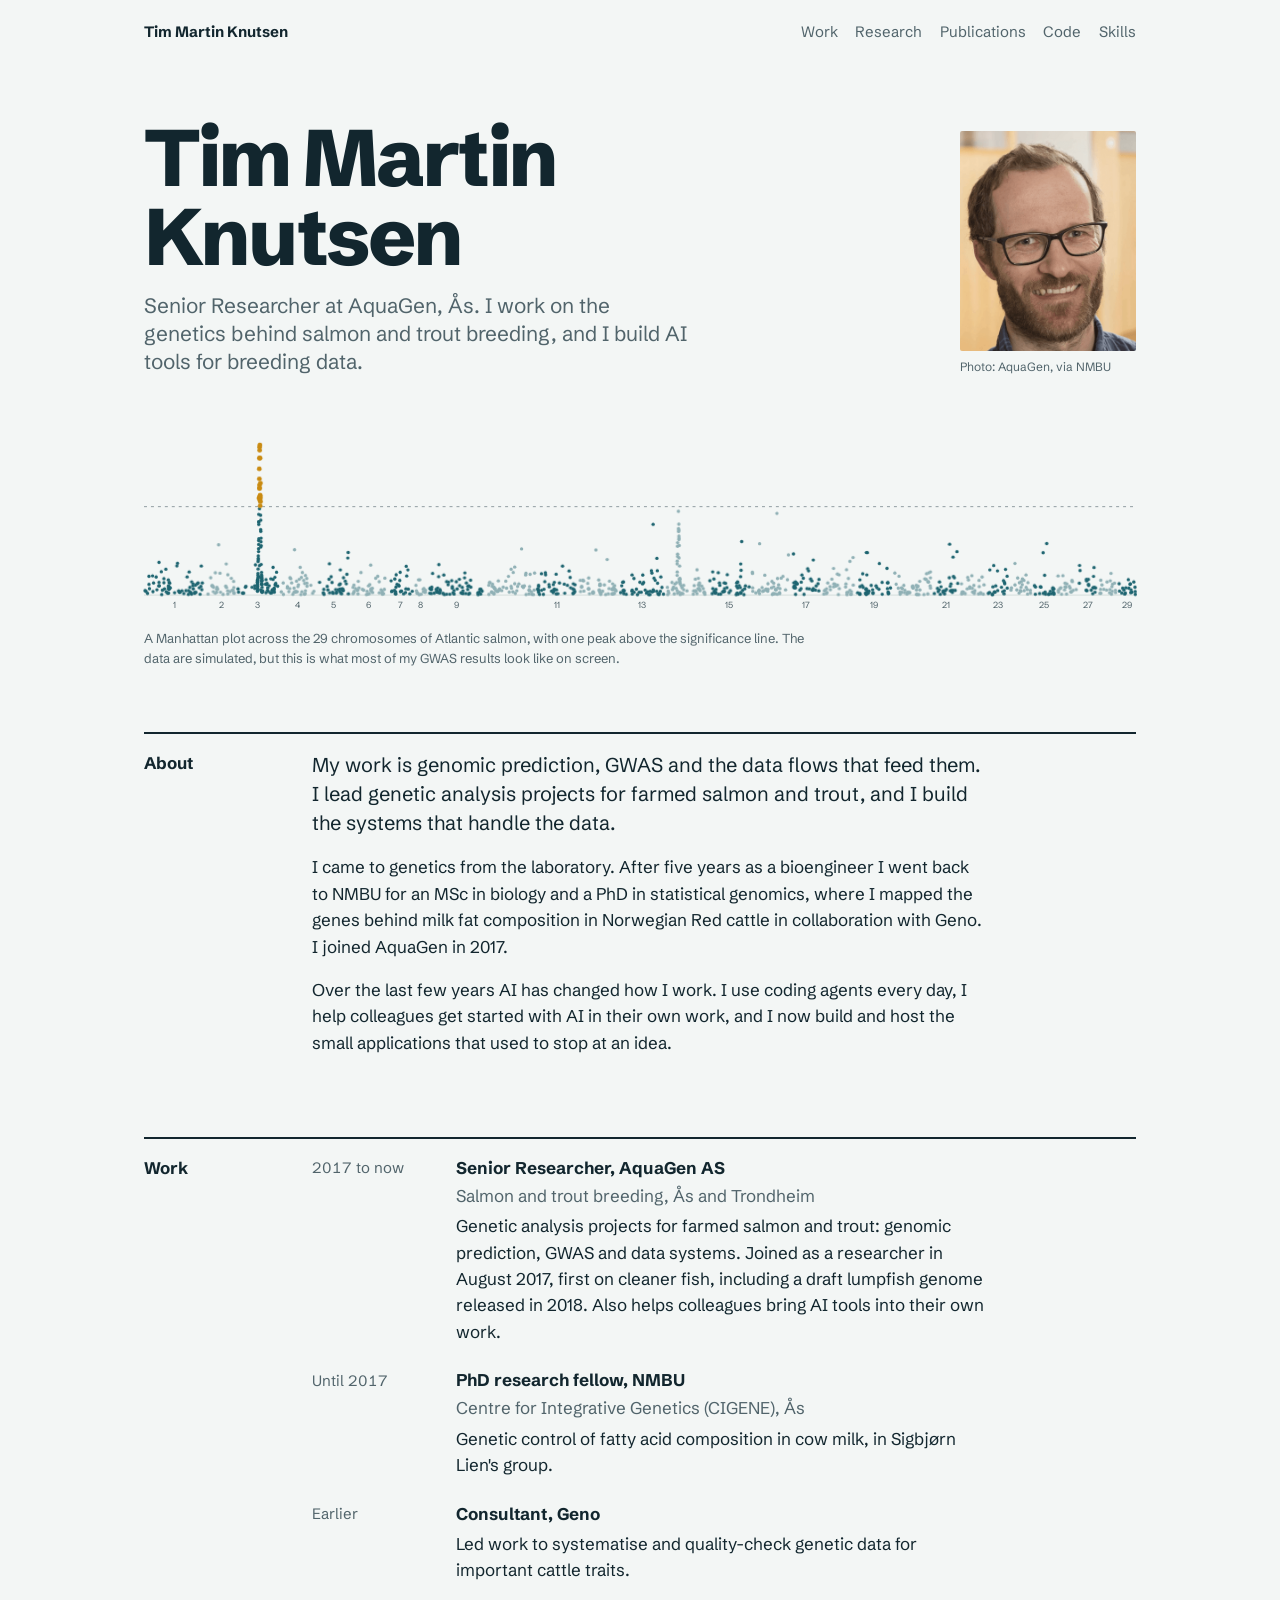
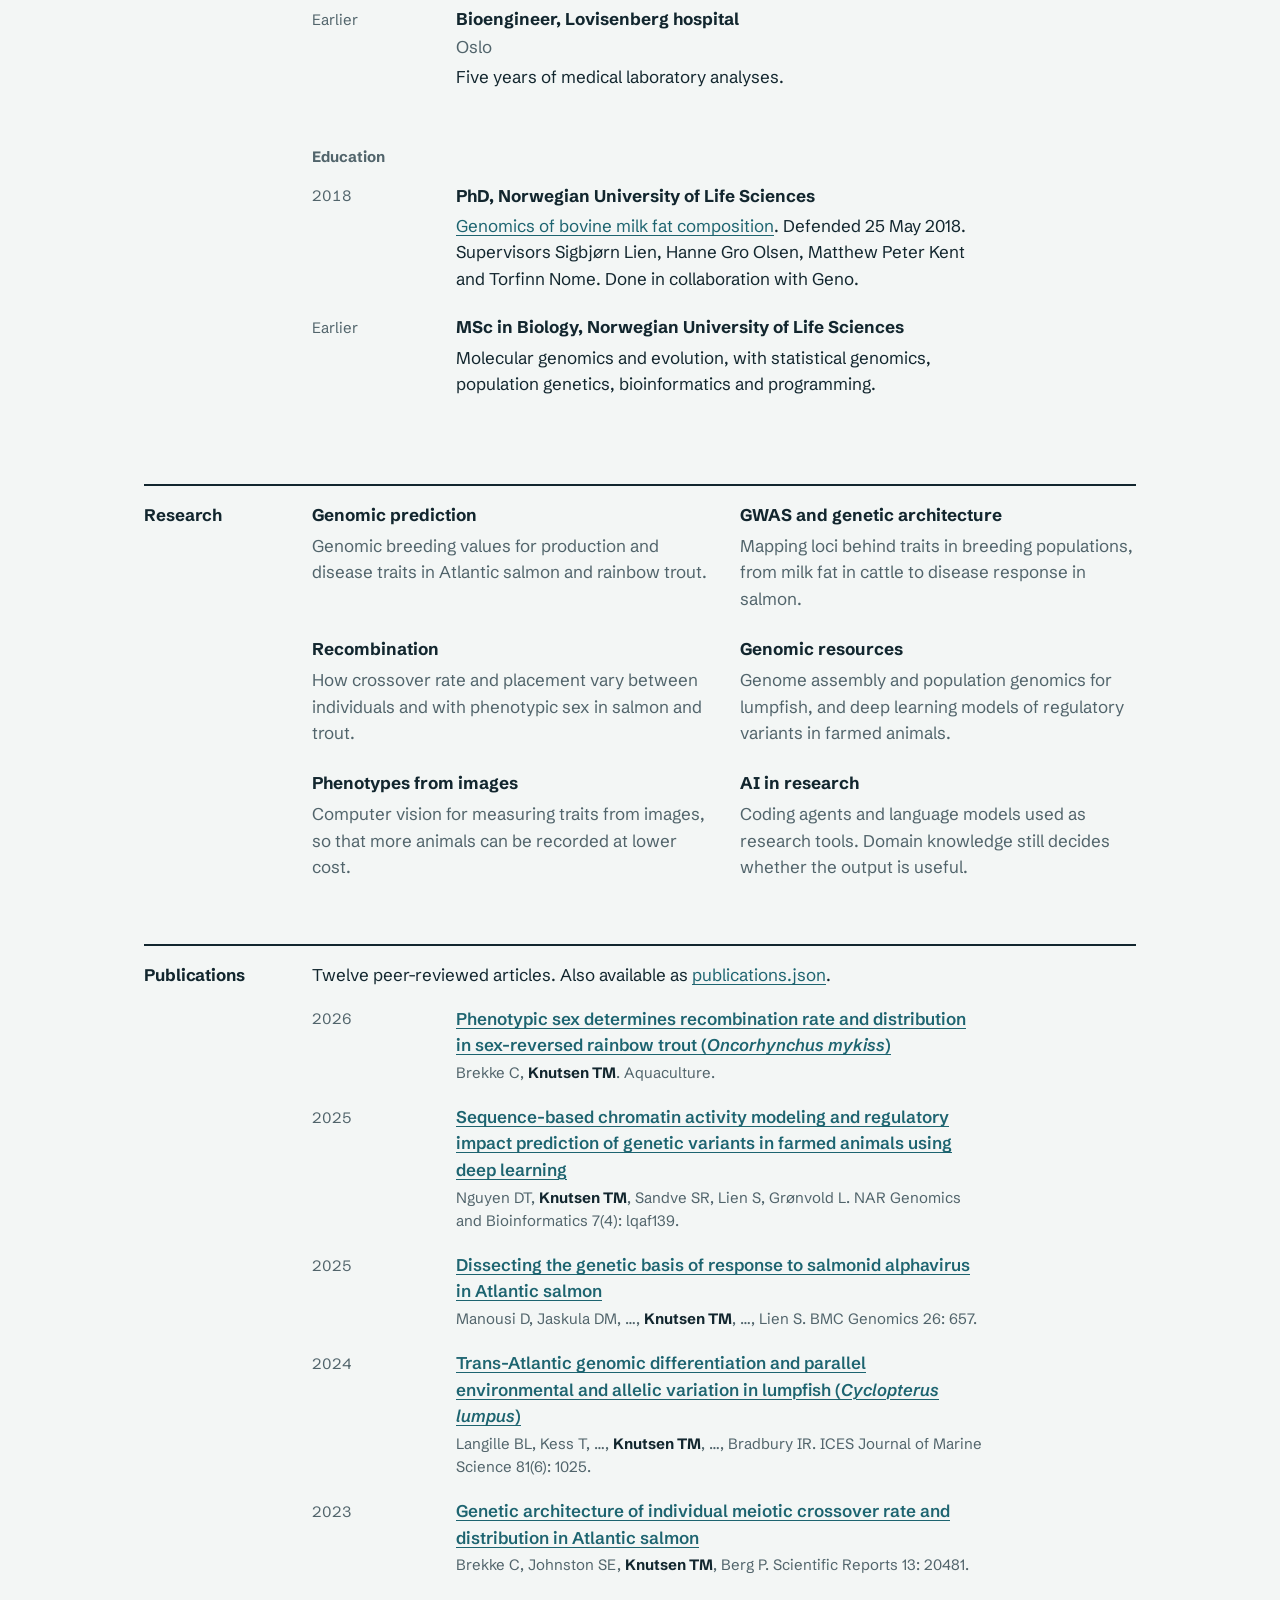
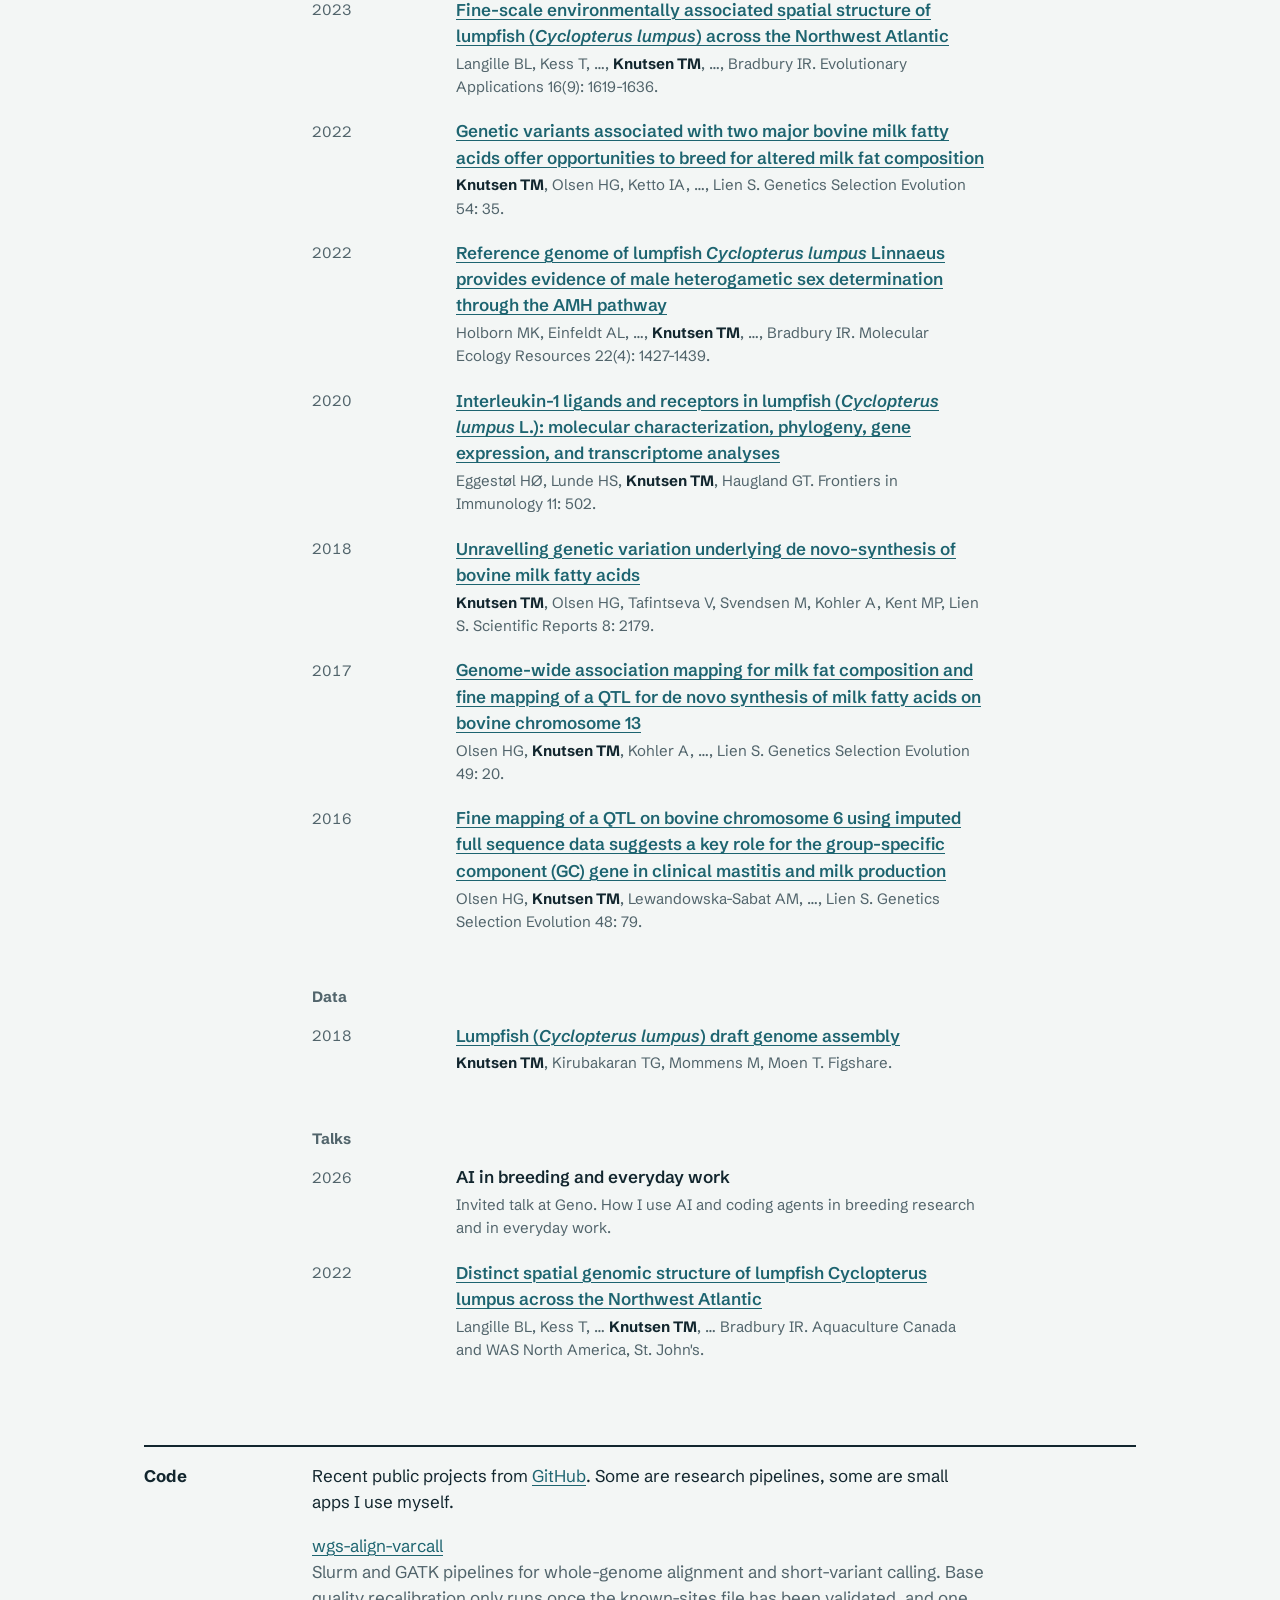
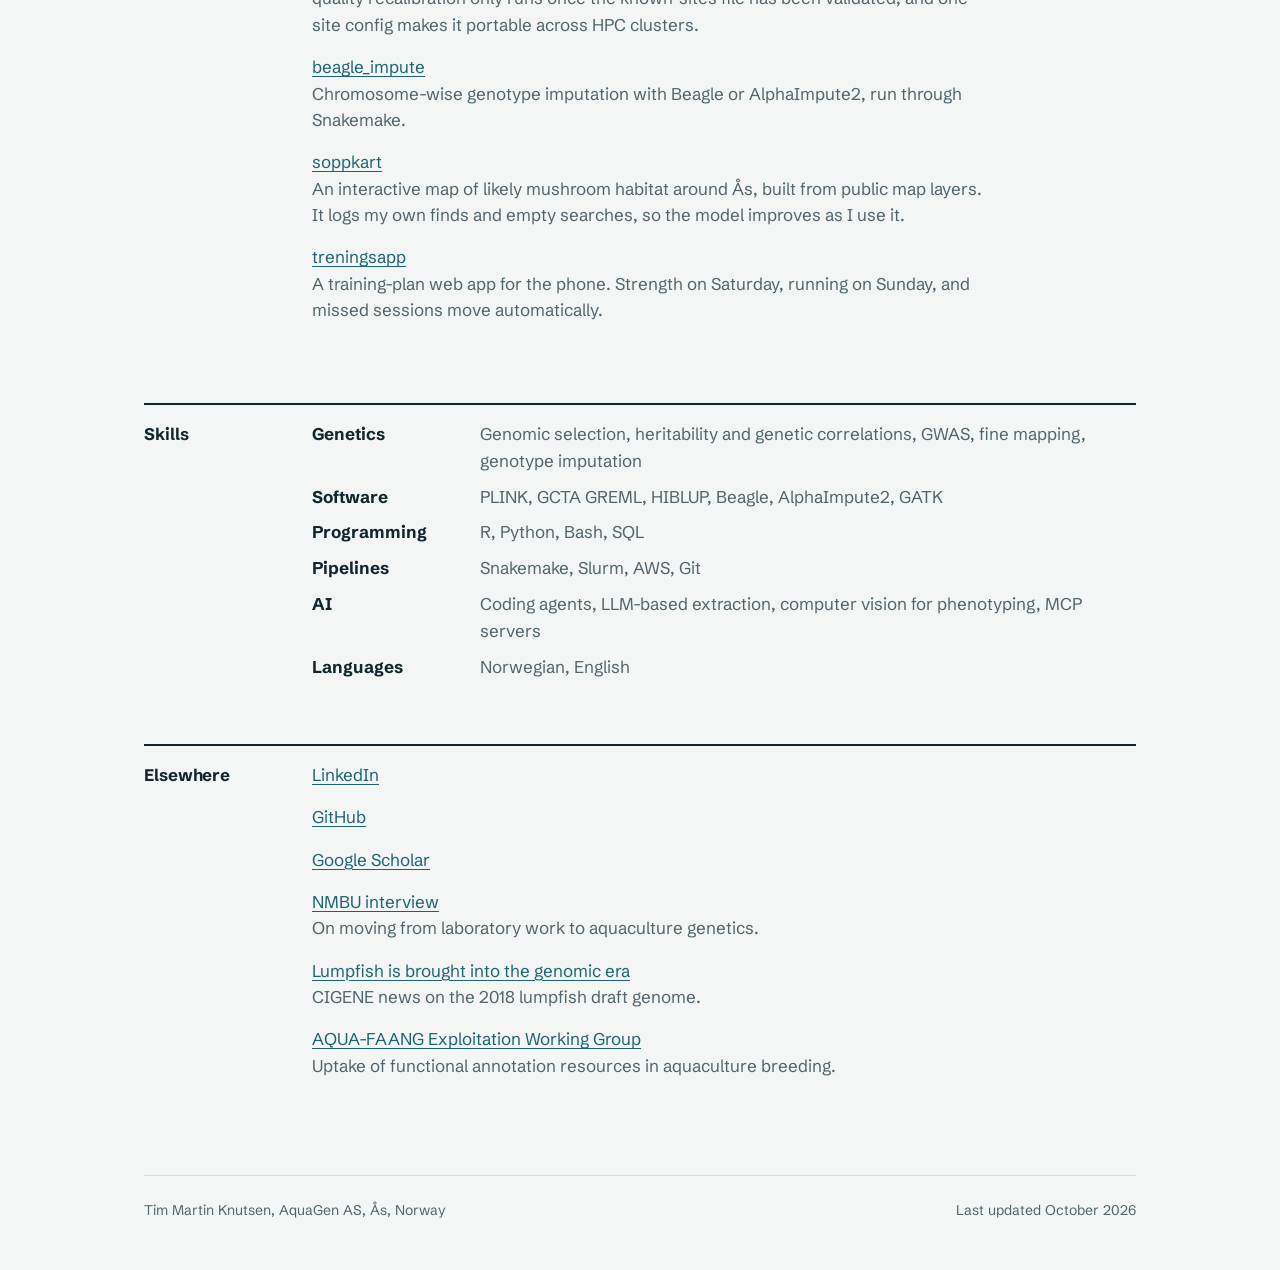
==== commit 5a858c37: "About: lead with 'My work' Co-Authored-By: Claude Opus 5.5 <noreply@anthropic.com> Claude-Session: h" ====
--- a/index.html
+++ b/index.html
@@ -96,7 +96,7 @@
             <h2 id="about-h">About</h2>
             <div class="section-body">
               <p class="lede">
-                Most of my work is genomic prediction, GWAS and the data flows that feed
+                My work is genomic prediction, GWAS and the data flows that feed
                 them. I lead genetic analysis projects for farmed salmon and trout, and I
                 build the systems that handle the data.
               </p>
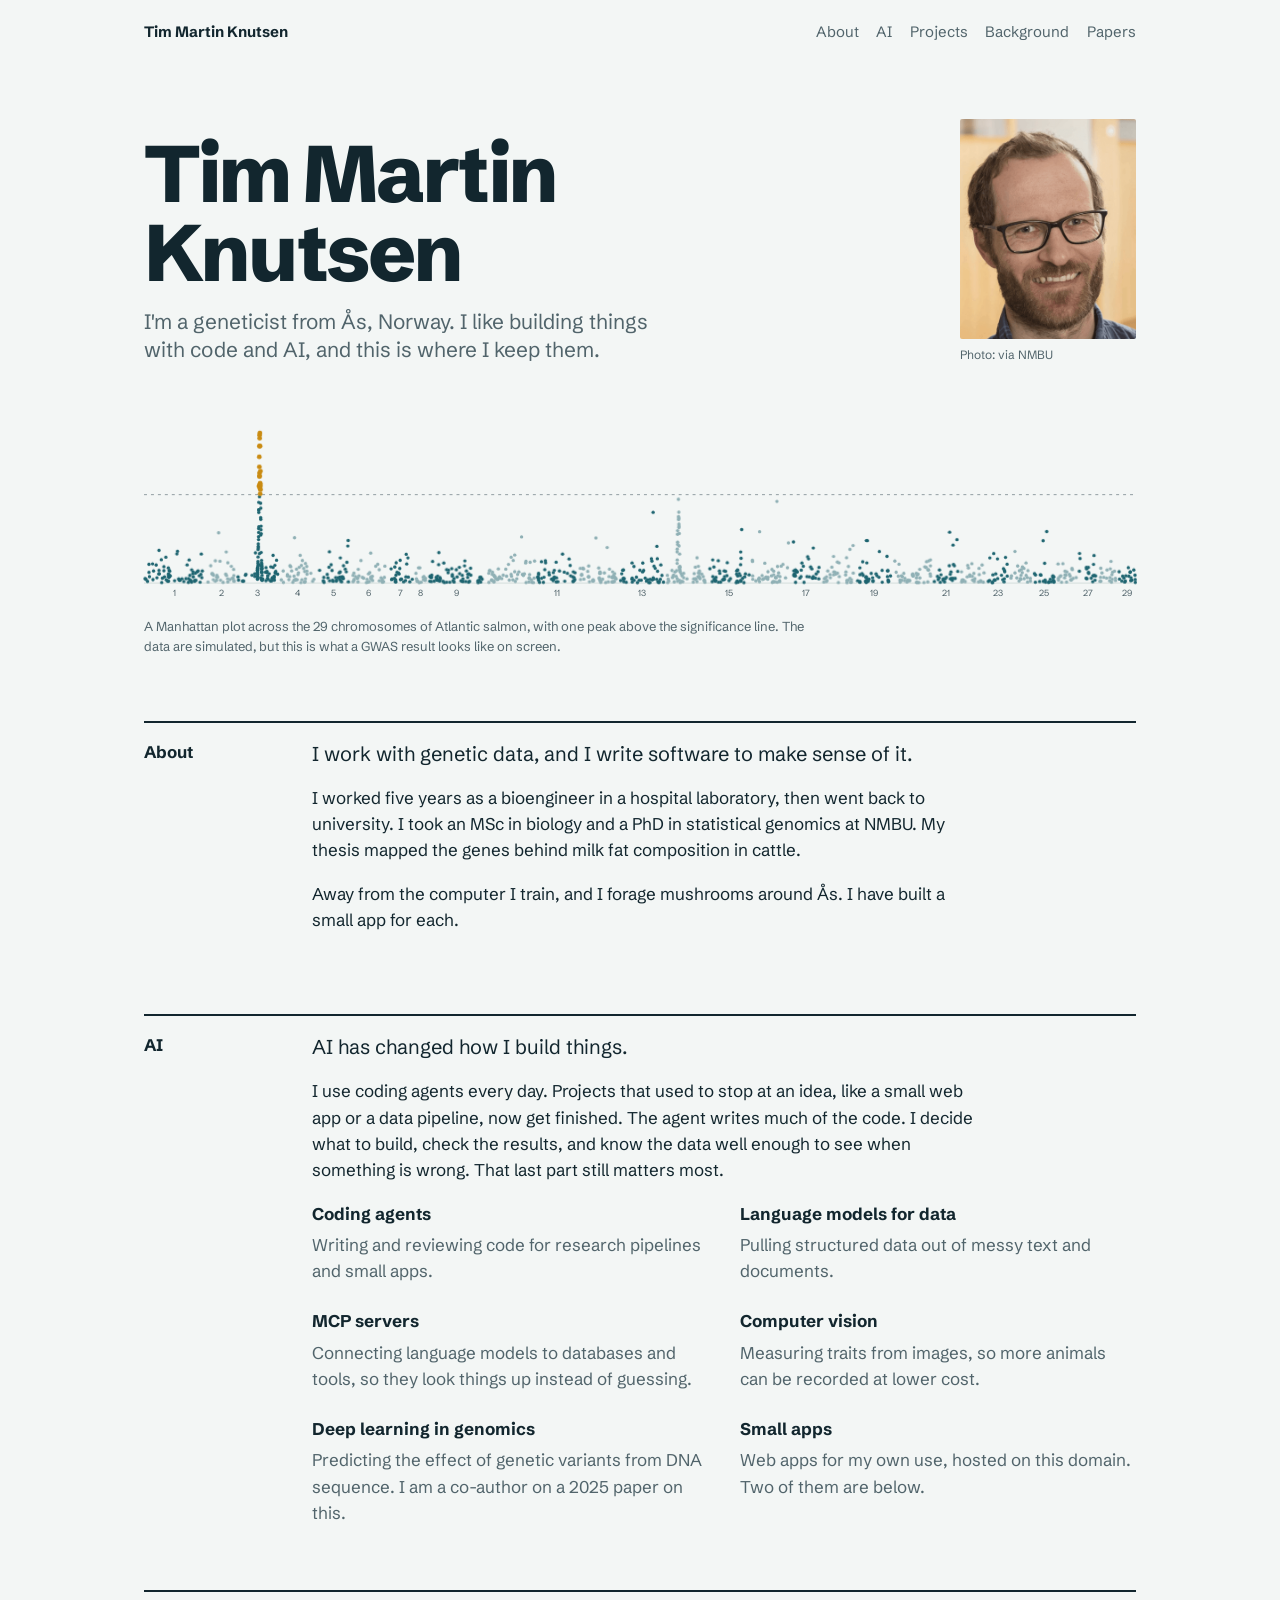
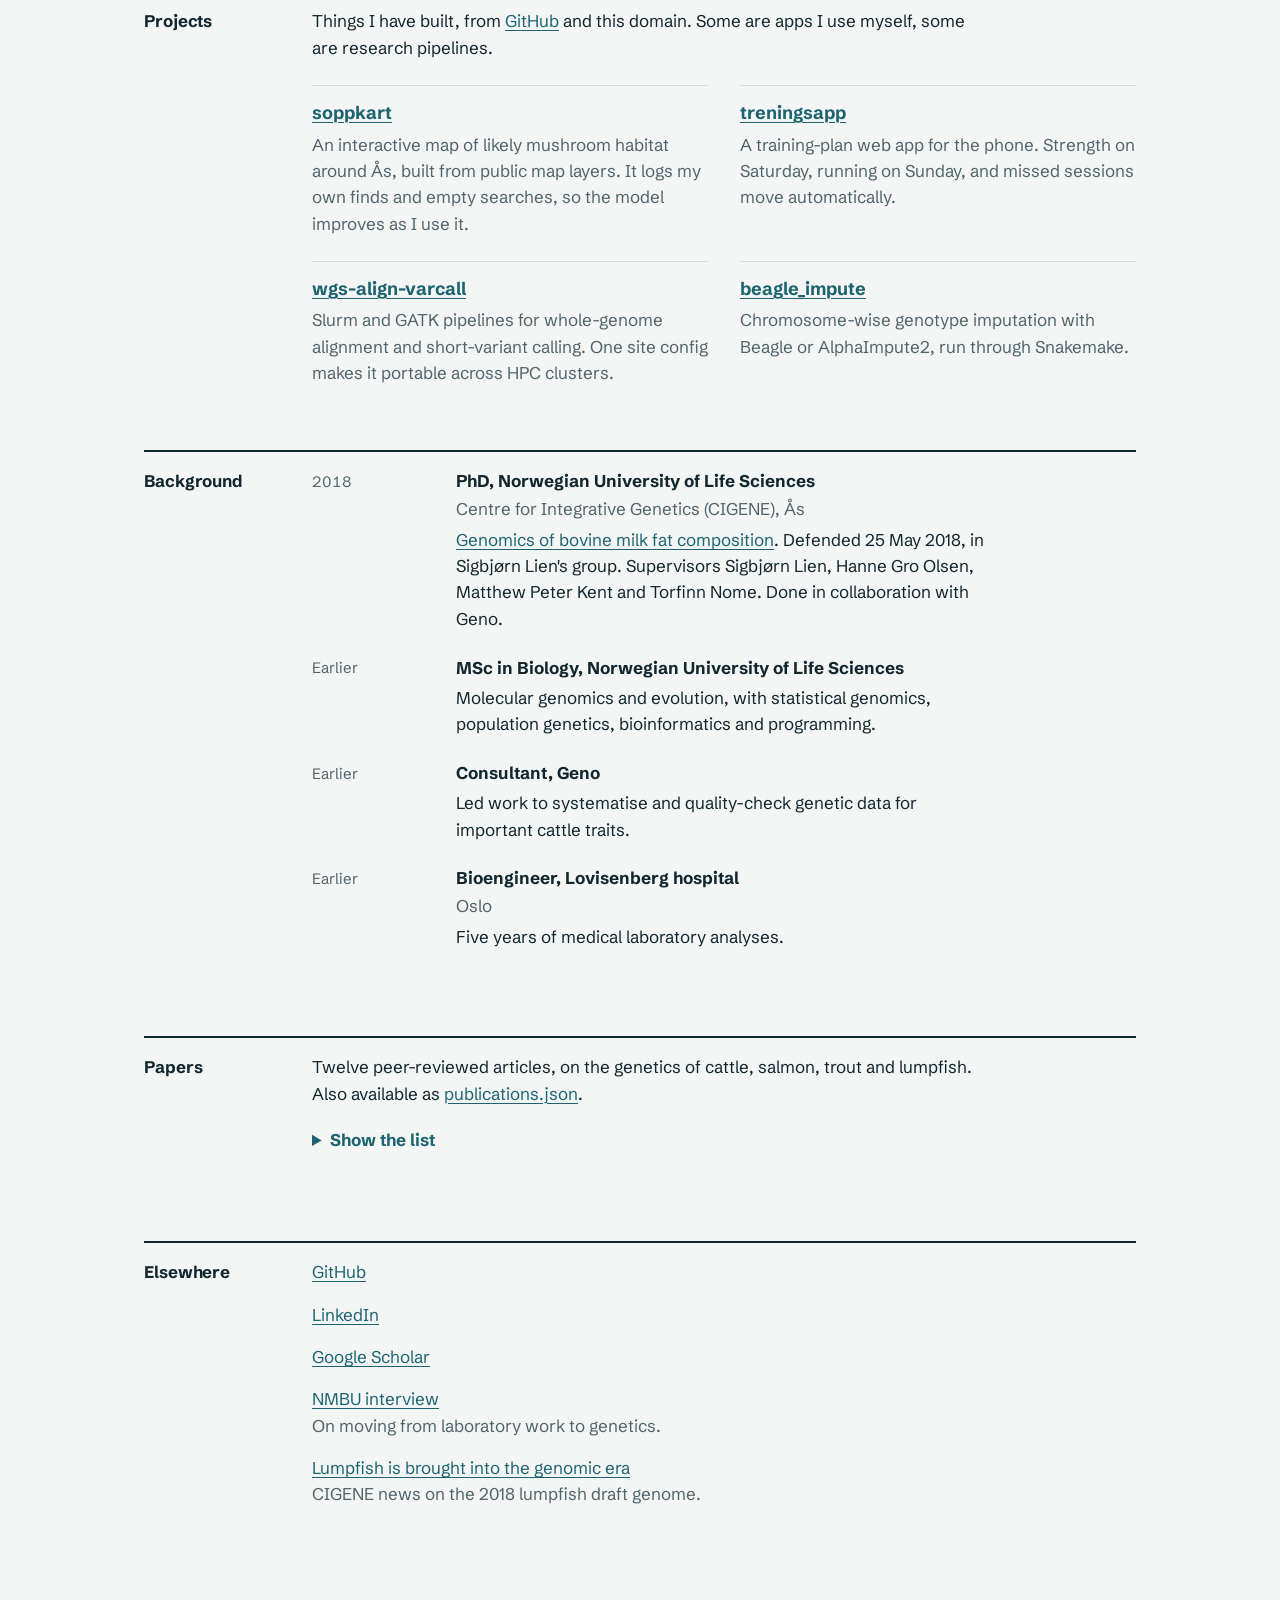
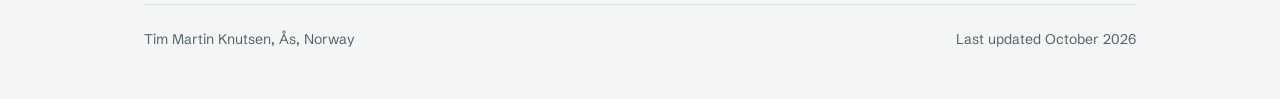
==== commit 957f5d16: "Turn the CV page into a personal site Drop the invited talk, Work timeline, Skills and employer refe" ====
--- a/index.html
+++ b/index.html
@@ -4,11 +4,11 @@
     <meta charset="utf-8">
     <meta name="viewport" content="width=device-width, initial-scale=1">
     <title>Tim Martin Knutsen</title>
-    <meta name="description" content="Tim Martin Knutsen is a Senior Researcher at AquaGen working on genetics for salmon and trout breeding: genomic prediction, GWAS, data pipelines, and AI tools for breeding data.">
+    <meta name="description" content="Personal site of Tim Martin Knutsen, a geneticist in Ås, Norway. The AI tools, small apps and research code he builds, and where he studied.">
     <meta name="author" content="Tim Martin Knutsen">
     <link rel="canonical" href="https://timknutsen.no/">
     <meta property="og:title" content="Tim Martin Knutsen">
-    <meta property="og:description" content="Quantitative genetics for salmon and trout breeding, and AI tools built for breeding data.">
+    <meta property="og:description" content="A geneticist who builds things with code and AI.">
     <meta property="og:image" content="https://timknutsen.no/assets/tim-profile.png">
     <meta property="og:url" content="https://timknutsen.no/">
     <meta property="og:type" content="profile">
@@ -28,18 +28,15 @@
       "name": "Tim Martin Knutsen",
       "url": "https://timknutsen.no/",
       "image": "https://timknutsen.no/assets/tim-profile.png",
-      "jobTitle": "Senior Researcher",
-      "worksFor": { "@type": "Organization", "name": "AquaGen AS" },
       "address": { "@type": "PostalAddress", "addressLocality": "Ås", "addressCountry": "NO" },
       "alumniOf": { "@type": "CollegeOrUniversity", "name": "Norwegian University of Life Sciences" },
       "knowsAbout": [
-        "Quantitative genetics",
-        "Genomic selection",
+        "Genetics",
         "Genome-wide association studies",
-        "Aquaculture breeding",
         "Bioinformatics pipelines",
         "Computer vision",
-        "Large language models"
+        "Large language models",
+        "Coding agents"
       ],
       "sameAs": [
         "https://github.com/timknutsen",
@@ -56,11 +53,11 @@
         <a class="home" href="#top">Tim Martin Knutsen</a>
         <nav aria-label="Sections">
           <ul>
-            <li><a href="#work">Work</a></li>
-            <li><a href="#research">Research</a></li>
-            <li><a href="#publications">Publications</a></li>
-            <li><a href="#code">Code</a></li>
-            <li><a href="#skills">Skills</a></li>
+            <li><a href="#about">About</a></li>
+            <li><a href="#ai">AI</a></li>
+            <li><a href="#projects">Projects</a></li>
+            <li><a href="#background">Background</a></li>
+            <li><a href="#papers">Papers</a></li>
           </ul>
         </nav>
       </header>
@@ -71,13 +68,13 @@
             <div>
               <h1>Tim Martin<br>Knutsen</h1>
               <p class="role">
-                Senior Researcher at AquaGen, Ås. I work on the genetics behind salmon
-                and trout breeding, and I build AI tools for breeding data.
+                I'm a geneticist from Ås, Norway. I like building things with code and AI,
+                and this is where I keep them.
               </p>
             </div>
             <figure class="portrait">
               <img src="assets/tim-profile.png" alt="Portrait of Tim Martin Knutsen" width="280" height="350" decoding="async" fetchpriority="high">
-              <figcaption>Photo: AquaGen, via NMBU</figcaption>
+              <figcaption>Photo: via NMBU</figcaption>
             </figure>
           </div>
 
@@ -85,8 +82,8 @@
             <svg viewBox="0 0 1000 200" role="img" aria-label="Simulated Manhattan plot across the 29 chromosomes of Atlantic salmon, with one association peak passing the significance threshold."></svg>
             <figcaption>
               A Manhattan plot across the 29 chromosomes of Atlantic salmon, with one peak
-              above the significance line. The data are simulated, but this is what most
-              of my GWAS results look like on screen.
+              above the significance line. The data are simulated, but this is what a GWAS
+              result looks like on screen.
             </figcaption>
           </figure>
         </div>
@@ -96,51 +93,119 @@
             <h2 id="about-h">About</h2>
             <div class="section-body">
               <p class="lede">
-                My work is genomic prediction, GWAS and the data flows that feed
-                them. I lead genetic analysis projects for farmed salmon and trout, and I
-                build the systems that handle the data.
+                I work with genetic data, and I write software to make sense of it.
               </p>
               <p>
-                I came to genetics from the laboratory. After five years as a bioengineer I
-                went back to NMBU for an MSc in biology and a PhD in statistical genomics,
-                where I mapped the genes behind milk fat composition in Norwegian Red cattle
-                in collaboration with Geno. I joined AquaGen in 2017.
+                I worked five years as a bioengineer in a hospital laboratory, then went back
+                to university. I took an MSc in biology and a PhD in statistical genomics at
+                NMBU. My thesis mapped the genes behind milk fat composition in cattle.
               </p>
               <p>
-                Over the last few years AI has changed how I work. I use coding agents every
-                day, I help colleagues get started with AI in their own work, and I now build
-                and host the small applications that used to stop at an idea.
-              </p>
-            </div>
-          </div>
-        </section>
-
-        <section id="work" aria-labelledby="work-h">
-          <div class="section-head">
-            <h2 id="work-h">Work</h2>
-            <div class="section-body">
-              <ol class="timeline" reversed>
-                <li>
-                  <span class="when">2017 to now</span>
+                Away from the computer I train, and I forage mushrooms around Ås. I have built
+                a small app for each.
+              </p>
+            </div>
+          </div>
+        </section>
+
+        <section id="ai" aria-labelledby="ai-h">
+          <div class="section-head">
+            <h2 id="ai-h">AI</h2>
+            <div class="section-body">
+              <p class="lede">
+                AI has changed how I build things.
+              </p>
+              <p>
+                I use coding agents every day. Projects that used to stop at an idea, like a
+                small web app or a data pipeline, now get finished. The agent writes much of
+                the code. I decide what to build, check the results, and know the data well
+                enough to see when something is wrong. That last part still matters most.
+              </p>
+              <ul class="areas">
+                <li>
+                  <h3>Coding agents</h3>
+                  <p>Writing and reviewing code for research pipelines and small apps.</p>
+                </li>
+                <li>
+                  <h3>Language models for data</h3>
+                  <p>Pulling structured data out of messy text and documents.</p>
+                </li>
+                <li>
+                  <h3>MCP servers</h3>
+                  <p>Connecting language models to databases and tools, so they look things up instead of guessing.</p>
+                </li>
+                <li>
+                  <h3>Computer vision</h3>
+                  <p>Measuring traits from images, so more animals can be recorded at lower cost.</p>
+                </li>
+                <li>
+                  <h3>Deep learning in genomics</h3>
+                  <p>Predicting the effect of genetic variants from DNA sequence. I am a co-author on a 2025 paper on this.</p>
+                </li>
+                <li>
+                  <h3>Small apps</h3>
+                  <p>Web apps for my own use, hosted on this domain. Two of them are below.</p>
+                </li>
+              </ul>
+            </div>
+          </div>
+        </section>
+
+        <section id="projects" aria-labelledby="projects-h">
+          <div class="section-head">
+            <h2 id="projects-h">Projects</h2>
+            <div class="section-body">
+              <p>
+                Things I have built, from <a href="https://github.com/timknutsen">GitHub</a>
+                and this domain. Some are apps I use myself, some are research pipelines.
+              </p>
+              <ul class="projects">
+                <li>
+                  <a class="name" href="https://timknutsen.no/soppkart/">soppkart</a>
+                  <p>An interactive map of likely mushroom habitat around Ås, built from public map layers. It logs my own finds and empty searches, so the model improves as I use it.</p>
+                </li>
+                <li>
+                  <a class="name" href="https://timknutsen.no/treningsapp/">treningsapp</a>
+                  <p>A training-plan web app for the phone. Strength on Saturday, running on Sunday, and missed sessions move automatically.</p>
+                </li>
+                <li>
+                  <a class="name" href="https://github.com/timknutsen/wgs-align-varcall">wgs-align-varcall</a>
+                  <p>Slurm and GATK pipelines for whole-genome alignment and short-variant calling. One site config makes it portable across HPC clusters.</p>
+                </li>
+                <li>
+                  <a class="name" href="https://github.com/timknutsen/beagle_impute">beagle_impute</a>
+                  <p>Chromosome-wise genotype imputation with Beagle or AlphaImpute2, run through Snakemake.</p>
+                </li>
+              </ul>
+            </div>
+          </div>
+        </section>
+
+        <section id="background" aria-labelledby="background-h">
+          <div class="section-head">
+            <h2 id="background-h">Background</h2>
+            <div class="section-body">
+              <ol class="timeline">
+                <li>
+                  <span class="when">2018</span>
                   <div>
-                    <h3>Senior Researcher, AquaGen AS</h3>
-                    <p class="where">Salmon and trout breeding, Ås and Trondheim</p>
+                    <h3>PhD, Norwegian University of Life Sciences</h3>
+                    <p class="where">Centre for Integrative Genetics (CIGENE), Ås</p>
                     <p>
-                      Genetic analysis projects for farmed salmon and trout: genomic
-                      prediction, GWAS and data systems. Joined as a researcher in August
-                      2017, first on cleaner fish, including a draft lumpfish genome released
-                      in 2018. Also helps colleagues bring AI tools into their own work.
+                      <a href="https://hdl.handle.net/11250/2648419">Genomics of bovine milk fat composition</a>.
+                      Defended 25 May 2018, in Sigbjørn Lien's group. Supervisors Sigbjørn Lien,
+                      Hanne Gro Olsen, Matthew Peter Kent and Torfinn Nome. Done in
+                      collaboration with Geno.
                     </p>
                   </div>
                 </li>
                 <li>
-                  <span class="when">Until 2017</span>
+                  <span class="when">Earlier</span>
                   <div>
-                    <h3>PhD research fellow, NMBU</h3>
-                    <p class="where">Centre for Integrative Genetics (CIGENE), Ås</p>
+                    <h3>MSc in Biology, Norwegian University of Life Sciences</h3>
                     <p>
-                      Genetic control of fatty acid composition in cow milk, in Sigbjørn
-                      Lien's group.
+                      Molecular genomics and evolution, with statistical genomics,
+                      population genetics, bioinformatics and programming.
                     </p>
                   </div>
                 </li>
@@ -163,274 +228,155 @@
                   </div>
                 </li>
               </ol>
-
-              <p class="sub">Education</p>
-              <ol class="timeline" reversed>
-                <li>
-                  <span class="when">2018</span>
-                  <div>
-                    <h3>PhD, Norwegian University of Life Sciences</h3>
-                    <p>
-                      <a href="https://hdl.handle.net/11250/2648419">Genomics of bovine milk fat composition</a>.
-                      Defended 25 May 2018. Supervisors Sigbjørn Lien, Hanne Gro Olsen,
-                      Matthew Peter Kent and Torfinn Nome. Done in collaboration with Geno.
-                    </p>
-                  </div>
-                </li>
-                <li>
-                  <span class="when">Earlier</span>
-                  <div>
-                    <h3>MSc in Biology, Norwegian University of Life Sciences</h3>
-                    <p>
-                      Molecular genomics and evolution, with statistical genomics,
-                      population genetics, bioinformatics and programming.
-                    </p>
-                  </div>
-                </li>
-              </ol>
-            </div>
-          </div>
-        </section>
-
-        <section id="research" aria-labelledby="research-h">
-          <div class="section-head">
-            <h2 id="research-h">Research</h2>
-            <div class="section-body">
-              <ul class="areas">
-                <li>
-                  <h3>Genomic prediction</h3>
-                  <p>Genomic breeding values for production and disease traits in Atlantic salmon and rainbow trout.</p>
-                </li>
-                <li>
-                  <h3>GWAS and genetic architecture</h3>
-                  <p>Mapping loci behind traits in breeding populations, from milk fat in cattle to disease response in salmon.</p>
-                </li>
-                <li>
-                  <h3>Recombination</h3>
-                  <p>How crossover rate and placement vary between individuals and with phenotypic sex in salmon and trout.</p>
-                </li>
-                <li>
-                  <h3>Genomic resources</h3>
-                  <p>Genome assembly and population genomics for lumpfish, and deep learning models of regulatory variants in farmed animals.</p>
-                </li>
-                <li>
-                  <h3>Phenotypes from images</h3>
-                  <p>Computer vision for measuring traits from images, so that more animals can be recorded at lower cost.</p>
-                </li>
-                <li>
-                  <h3>AI in research</h3>
-                  <p>Coding agents and language models used as research tools. Domain knowledge still decides whether the output is useful.</p>
-                </li>
-              </ul>
-            </div>
-          </div>
-        </section>
-
-        <section id="publications" aria-labelledby="publications-h">
-          <div class="section-head">
-            <h2 id="publications-h">Publications</h2>
+            </div>
+          </div>
+        </section>
+
+        <section id="papers" aria-labelledby="papers-h">
+          <div class="section-head">
+            <h2 id="papers-h">Papers</h2>
             <div class="section-body">
               <p>
-                Twelve peer-reviewed articles. Also available as
-                <a href="publications.json">publications.json</a>.
-              </p>
-              <ol class="pubs" reversed>
-                <li>
-                  <span class="when">2026</span>
-                  <span>
-                    <span class="title"><a href="https://doi.org/10.1016/j.aquaculture.2025.743143">Phenotypic sex determines recombination rate and distribution in sex-reversed rainbow trout (<i>Oncorhynchus mykiss</i>)</a></span>
-                    <span class="meta">Brekke C, <span class="me">Knutsen TM</span>. Aquaculture.</span>
-                  </span>
-                </li>
-                <li>
-                  <span class="when">2025</span>
-                  <span>
-                    <span class="title"><a href="https://doi.org/10.1093/nargab/lqaf139">Sequence-based chromatin activity modeling and regulatory impact prediction of genetic variants in farmed animals using deep learning</a></span>
-                    <span class="meta">Nguyen DT, <span class="me">Knutsen TM</span>, Sandve SR, Lien S, Grønvold L. NAR Genomics and Bioinformatics 7(4): lqaf139.</span>
-                  </span>
-                </li>
-                <li>
-                  <span class="when">2025</span>
-                  <span>
-                    <span class="title"><a href="https://doi.org/10.1186/s12864-025-11735-2">Dissecting the genetic basis of response to salmonid alphavirus in Atlantic salmon</a></span>
-                    <span class="meta">Manousi D, Jaskula DM, …, <span class="me">Knutsen TM</span>, …, Lien S. BMC Genomics 26: 657.</span>
-                  </span>
-                </li>
-                <li>
-                  <span class="when">2024</span>
-                  <span>
-                    <span class="title"><a href="https://doi.org/10.1093/icesjms/fsae057">Trans-Atlantic genomic differentiation and parallel environmental and allelic variation in lumpfish (<i>Cyclopterus lumpus</i>)</a></span>
-                    <span class="meta">Langille BL, Kess T, …, <span class="me">Knutsen TM</span>, …, Bradbury IR. ICES Journal of Marine Science 81(6): 1025.</span>
-                  </span>
-                </li>
-                <li>
-                  <span class="when">2023</span>
-                  <span>
-                    <span class="title"><a href="https://doi.org/10.1038/s41598-023-47208-3">Genetic architecture of individual meiotic crossover rate and distribution in Atlantic salmon</a></span>
-                    <span class="meta">Brekke C, Johnston SE, <span class="me">Knutsen TM</span>, Berg P. Scientific Reports 13: 20481.</span>
-                  </span>
-                </li>
-                <li>
-                  <span class="when">2023</span>
-                  <span>
-                    <span class="title"><a href="https://doi.org/10.1111/eva.13590">Fine-scale environmentally associated spatial structure of lumpfish (<i>Cyclopterus lumpus</i>) across the Northwest Atlantic</a></span>
-                    <span class="meta">Langille BL, Kess T, …, <span class="me">Knutsen TM</span>, …, Bradbury IR. Evolutionary Applications 16(9): 1619-1636.</span>
-                  </span>
-                </li>
-                <li>
-                  <span class="when">2022</span>
-                  <span>
-                    <span class="title"><a href="https://doi.org/10.1186/s12711-022-00731-9">Genetic variants associated with two major bovine milk fatty acids offer opportunities to breed for altered milk fat composition</a></span>
-                    <span class="meta"><span class="me">Knutsen TM</span>, Olsen HG, Ketto IA, …, Lien S. Genetics Selection Evolution 54: 35.</span>
-                  </span>
-                </li>
-                <li>
-                  <span class="when">2022</span>
-                  <span>
-                    <span class="title"><a href="https://doi.org/10.1111/1755-0998.13565">Reference genome of lumpfish <i>Cyclopterus lumpus</i> Linnaeus provides evidence of male heterogametic sex determination through the AMH pathway</a></span>
-                    <span class="meta">Holborn MK, Einfeldt AL, …, <span class="me">Knutsen TM</span>, …, Bradbury IR. Molecular Ecology Resources 22(4): 1427-1439.</span>
-                  </span>
-                </li>
-                <li>
-                  <span class="when">2020</span>
-                  <span>
-                    <span class="title"><a href="https://doi.org/10.3389/fimmu.2020.00502">Interleukin-1 ligands and receptors in lumpfish (<i>Cyclopterus lumpus</i> L.): molecular characterization, phylogeny, gene expression, and transcriptome analyses</a></span>
-                    <span class="meta">Eggestøl HØ, Lunde HS, <span class="me">Knutsen TM</span>, Haugland GT. Frontiers in Immunology 11: 502.</span>
-                  </span>
-                </li>
-                <li>
-                  <span class="when">2018</span>
-                  <span>
-                    <span class="title"><a href="https://doi.org/10.1038/s41598-018-20476-0">Unravelling genetic variation underlying de novo-synthesis of bovine milk fatty acids</a></span>
-                    <span class="meta"><span class="me">Knutsen TM</span>, Olsen HG, Tafintseva V, Svendsen M, Kohler A, Kent MP, Lien S. Scientific Reports 8: 2179.</span>
-                  </span>
-                </li>
-                <li>
-                  <span class="when">2017</span>
-                  <span>
-                    <span class="title"><a href="https://doi.org/10.1186/s12711-017-0294-5">Genome-wide association mapping for milk fat composition and fine mapping of a QTL for de novo synthesis of milk fatty acids on bovine chromosome 13</a></span>
-                    <span class="meta">Olsen HG, <span class="me">Knutsen TM</span>, Kohler A, …, Lien S. Genetics Selection Evolution 49: 20.</span>
-                  </span>
-                </li>
-                <li>
-                  <span class="when">2016</span>
-                  <span>
-                    <span class="title"><a href="https://doi.org/10.1186/s12711-016-0257-2">Fine mapping of a QTL on bovine chromosome 6 using imputed full sequence data suggests a key role for the group-specific component (GC) gene in clinical mastitis and milk production</a></span>
-                    <span class="meta">Olsen HG, <span class="me">Knutsen TM</span>, Lewandowska-Sabat AM, …, Lien S. Genetics Selection Evolution 48: 79.</span>
-                  </span>
-                </li>
-              </ol>
-
-              <p class="sub">Data</p>
-              <ol class="pubs">
-                <li>
-                  <span class="when">2018</span>
-                  <span>
-                    <span class="title"><a href="https://doi.org/10.6084/m9.figshare.7301546">Lumpfish (<i>Cyclopterus lumpus</i>) draft genome assembly</a></span>
-                    <span class="meta"><span class="me">Knutsen TM</span>, Kirubakaran TG, Mommens M, Moen T. Figshare.</span>
-                  </span>
-                </li>
-              </ol>
-
-              <p class="sub">Talks</p>
-              <ol class="pubs">
-                <li>
-                  <span class="when">2026</span>
-                  <span>
-                    <span class="title">AI in breeding and everyday work</span>
-                    <span class="meta">Invited talk at Geno. How I use AI and coding agents in breeding research and in everyday work.</span>
-                  </span>
-                </li>
-                <li>
-                  <span class="when">2022</span>
-                  <span>
-                    <span class="title"><a href="https://was.org/Meeting/Program/PaperDetail/159377">Distinct spatial genomic structure of lumpfish Cyclopterus lumpus across the Northwest Atlantic</a></span>
-                    <span class="meta">Langille BL, Kess T, … <span class="me">Knutsen TM</span>, … Bradbury IR. Aquaculture Canada and WAS North America, St. John's.</span>
-                  </span>
-                </li>
-              </ol>
-            </div>
-          </div>
-        </section>
-
-        <section id="code" aria-labelledby="code-h">
-          <div class="section-head">
-            <h2 id="code-h">Code</h2>
-            <div class="section-body">
-              <p>
-                Recent public projects from <a href="https://github.com/timknutsen">GitHub</a>.
-                Some are research pipelines, some are small apps I use myself.
-              </p>
+                Twelve peer-reviewed articles, on the genetics of cattle, salmon, trout and
+                lumpfish. Also available as <a href="publications.json">publications.json</a>.
+              </p>
+              <details class="more">
+                <summary>Show the list</summary>
+                <ol class="pubs" reversed>
+                  <li>
+                    <span class="when">2026</span>
+                    <span>
+                      <span class="title"><a href="https://doi.org/10.1016/j.aquaculture.2025.743143">Phenotypic sex determines recombination rate and distribution in sex-reversed rainbow trout (<i>Oncorhynchus mykiss</i>)</a></span>
+                      <span class="meta">Brekke C, <span class="me">Knutsen TM</span>. Aquaculture.</span>
+                    </span>
+                  </li>
+                  <li>
+                    <span class="when">2025</span>
+                    <span>
+                      <span class="title"><a href="https://doi.org/10.1093/nargab/lqaf139">Sequence-based chromatin activity modeling and regulatory impact prediction of genetic variants in farmed animals using deep learning</a></span>
+                      <span class="meta">Nguyen DT, <span class="me">Knutsen TM</span>, Sandve SR, Lien S, Grønvold L. NAR Genomics and Bioinformatics 7(4): lqaf139.</span>
+                    </span>
+                  </li>
+                  <li>
+                    <span class="when">2025</span>
+                    <span>
+                      <span class="title"><a href="https://doi.org/10.1186/s12864-025-11735-2">Dissecting the genetic basis of response to salmonid alphavirus in Atlantic salmon</a></span>
+                      <span class="meta">Manousi D, Jaskula DM, …, <span class="me">Knutsen TM</span>, …, Lien S. BMC Genomics 26: 657.</span>
+                    </span>
+                  </li>
+                  <li>
+                    <span class="when">2024</span>
+                    <span>
+                      <span class="title"><a href="https://doi.org/10.1093/icesjms/fsae057">Trans-Atlantic genomic differentiation and parallel environmental and allelic variation in lumpfish (<i>Cyclopterus lumpus</i>)</a></span>
+                      <span class="meta">Langille BL, Kess T, …, <span class="me">Knutsen TM</span>, …, Bradbury IR. ICES Journal of Marine Science 81(6): 1025.</span>
+                    </span>
+                  </li>
+                  <li>
+                    <span class="when">2023</span>
+                    <span>
+                      <span class="title"><a href="https://doi.org/10.1038/s41598-023-47208-3">Genetic architecture of individual meiotic crossover rate and distribution in Atlantic salmon</a></span>
+                      <span class="meta">Brekke C, Johnston SE, <span class="me">Knutsen TM</span>, Berg P. Scientific Reports 13: 20481.</span>
+                    </span>
+                  </li>
+                  <li>
+                    <span class="when">2023</span>
+                    <span>
+                      <span class="title"><a href="https://doi.org/10.1111/eva.13590">Fine-scale environmentally associated spatial structure of lumpfish (<i>Cyclopterus lumpus</i>) across the Northwest Atlantic</a></span>
+                      <span class="meta">Langille BL, Kess T, …, <span class="me">Knutsen TM</span>, …, Bradbury IR. Evolutionary Applications 16(9): 1619-1636.</span>
+                    </span>
+                  </li>
+                  <li>
+                    <span class="when">2022</span>
+                    <span>
+                      <span class="title"><a href="https://doi.org/10.1186/s12711-022-00731-9">Genetic variants associated with two major bovine milk fatty acids offer opportunities to breed for altered milk fat composition</a></span>
+                      <span class="meta"><span class="me">Knutsen TM</span>, Olsen HG, Ketto IA, …, Lien S. Genetics Selection Evolution 54: 35.</span>
+                    </span>
+                  </li>
+                  <li>
+                    <span class="when">2022</span>
+                    <span>
+                      <span class="title"><a href="https://doi.org/10.1111/1755-0998.13565">Reference genome of lumpfish <i>Cyclopterus lumpus</i> Linnaeus provides evidence of male heterogametic sex determination through the AMH pathway</a></span>
+                      <span class="meta">Holborn MK, Einfeldt AL, …, <span class="me">Knutsen TM</span>, …, Bradbury IR. Molecular Ecology Resources 22(4): 1427-1439.</span>
+                    </span>
+                  </li>
+                  <li>
+                    <span class="when">2020</span>
+                    <span>
+                      <span class="title"><a href="https://doi.org/10.3389/fimmu.2020.00502">Interleukin-1 ligands and receptors in lumpfish (<i>Cyclopterus lumpus</i> L.): molecular characterization, phylogeny, gene expression, and transcriptome analyses</a></span>
+                      <span class="meta">Eggestøl HØ, Lunde HS, <span class="me">Knutsen TM</span>, Haugland GT. Frontiers in Immunology 11: 502.</span>
+                    </span>
+                  </li>
+                  <li>
+                    <span class="when">2018</span>
+                    <span>
+                      <span class="title"><a href="https://doi.org/10.1038/s41598-018-20476-0">Unravelling genetic variation underlying de novo-synthesis of bovine milk fatty acids</a></span>
+                      <span class="meta"><span class="me">Knutsen TM</span>, Olsen HG, Tafintseva V, Svendsen M, Kohler A, Kent MP, Lien S. Scientific Reports 8: 2179.</span>
+                    </span>
+                  </li>
+                  <li>
+                    <span class="when">2017</span>
+                    <span>
+                      <span class="title"><a href="https://doi.org/10.1186/s12711-017-0294-5">Genome-wide association mapping for milk fat composition and fine mapping of a QTL for de novo synthesis of milk fatty acids on bovine chromosome 13</a></span>
+                      <span class="meta">Olsen HG, <span class="me">Knutsen TM</span>, Kohler A, …, Lien S. Genetics Selection Evolution 49: 20.</span>
+                    </span>
+                  </li>
+                  <li>
+                    <span class="when">2016</span>
+                    <span>
+                      <span class="title"><a href="https://doi.org/10.1186/s12711-016-0257-2">Fine mapping of a QTL on bovine chromosome 6 using imputed full sequence data suggests a key role for the group-specific component (GC) gene in clinical mastitis and milk production</a></span>
+                      <span class="meta">Olsen HG, <span class="me">Knutsen TM</span>, Lewandowska-Sabat AM, …, Lien S. Genetics Selection Evolution 48: 79.</span>
+                    </span>
+                  </li>
+                </ol>
+
+                <p class="sub">Data</p>
+                <ol class="pubs">
+                  <li>
+                    <span class="when">2018</span>
+                    <span>
+                      <span class="title"><a href="https://doi.org/10.6084/m9.figshare.7301546">Lumpfish (<i>Cyclopterus lumpus</i>) draft genome assembly</a></span>
+                      <span class="meta"><span class="me">Knutsen TM</span>, Kirubakaran TG, Mommens M, Moen T. Figshare.</span>
+                    </span>
+                  </li>
+                </ol>
+
+                <p class="sub">Conference</p>
+                <ol class="pubs">
+                  <li>
+                    <span class="when">2022</span>
+                    <span>
+                      <span class="title"><a href="https://was.org/Meeting/Program/PaperDetail/159377">Distinct spatial genomic structure of lumpfish Cyclopterus lumpus across the Northwest Atlantic</a></span>
+                      <span class="meta">Langille BL, Kess T, … <span class="me">Knutsen TM</span>, … Bradbury IR. Aquaculture Canada and WAS North America, St. John's.</span>
+                    </span>
+                  </li>
+                </ol>
+              </details>
+            </div>
+          </div>
+        </section>
+
+        <section id="links" aria-labelledby="links-h">
+          <div class="section-head">
+            <h2 id="links-h">Elsewhere</h2>
+            <div class="section-body">
               <ul class="plain">
                 <li>
-                  <a href="https://github.com/timknutsen/wgs-align-varcall">wgs-align-varcall</a>
-                  <span>Slurm and GATK pipelines for whole-genome alignment and short-variant calling. Base quality recalibration only runs once the known-sites file has been validated, and one site config makes it portable across HPC clusters.</span>
-                </li>
-                <li>
-                  <a href="https://github.com/timknutsen/beagle_impute">beagle_impute</a>
-                  <span>Chromosome-wise genotype imputation with Beagle or AlphaImpute2, run through Snakemake.</span>
-                </li>
-                <li>
-                  <a href="https://timknutsen.no/soppkart/">soppkart</a>
-                  <span>An interactive map of likely mushroom habitat around Ås, built from public map layers. It logs my own finds and empty searches, so the model improves as I use it.</span>
-                </li>
-                <li>
-                  <a href="https://timknutsen.no/treningsapp/">treningsapp</a>
-                  <span>A training-plan web app for the phone. Strength on Saturday, running on Sunday, and missed sessions move automatically.</span>
-                </li>
-              </ul>
-            </div>
-          </div>
-        </section>
-
-        <section id="skills" aria-labelledby="skills-h">
-          <div class="section-head">
-            <h2 id="skills-h">Skills</h2>
-            <div class="section-body">
-              <dl class="skills">
-                <dt>Genetics</dt>
-                <dd>Genomic selection, heritability and genetic correlations, GWAS, fine mapping, genotype imputation</dd>
-                <dt>Software</dt>
-                <dd>PLINK, GCTA GREML, HIBLUP, Beagle, AlphaImpute2, GATK</dd>
-                <dt>Programming</dt>
-                <dd>R, Python, Bash, SQL</dd>
-                <dt>Pipelines</dt>
-                <dd>Snakemake, Slurm, AWS, Git</dd>
-                <dt>AI</dt>
-                <dd>Coding agents, LLM-based extraction, computer vision for phenotyping, MCP servers</dd>
-                <dt>Languages</dt>
-                <dd>Norwegian, English</dd>
-              </dl>
-            </div>
-          </div>
-        </section>
-
-        <section id="links" aria-labelledby="links-h">
-          <div class="section-head">
-            <h2 id="links-h">Elsewhere</h2>
-            <div class="section-body">
-              <ul class="plain">
+                  <a href="https://github.com/timknutsen">GitHub</a>
+                </li>
                 <li>
                   <a href="https://www.linkedin.com/in/tim-knutsen-02567871">LinkedIn</a>
                 </li>
                 <li>
-                  <a href="https://github.com/timknutsen">GitHub</a>
-                </li>
-                <li>
                   <a href="https://scholar.google.com/scholar?q=Tim+Martin+Knutsen">Google Scholar</a>
                 </li>
                 <li>
                   <a href="https://www.nmbu.no/studier/baerekraftig-akvakultur-skaper-spennende-jobber">NMBU interview</a>
-                  <span>On moving from laboratory work to aquaculture genetics.</span>
+                  <span>On moving from laboratory work to genetics.</span>
                 </li>
                 <li>
                   <a href="https://cigene.no/news/the-genome-assembly-from-lumpfish-has-been-made-available/">Lumpfish is brought into the genomic era</a>
                   <span>CIGENE news on the 2018 lumpfish draft genome.</span>
                 </li>
-                <li>
-                  <a href="https://www.aqua-faang.eu/exploitation-wg.html">AQUA-FAANG Exploitation Working Group</a>
-                  <span>Uptake of functional annotation resources in aquaculture breeding.</span>
-                </li>
               </ul>
             </div>
           </div>
@@ -438,7 +384,7 @@
       </main>
 
       <footer>
-        <p>Tim Martin Knutsen, AquaGen AS, Ås, Norway</p>
+        <p>Tim Martin Knutsen, Ås, Norway</p>
         <p>Last updated October 2026</p>
       </footer>
     </div>
--- a/styles.css
+++ b/styles.css
@@ -358,23 +358,49 @@
   color: var(--slate);
 }
 
-/* Skills */
-
-.skills {
-  display: grid;
-  grid-template-columns: 9rem minmax(0, 1fr);
-  gap: 0.6rem 1.5rem;
-  margin: 0;
-}
-
-.skills dt {
-  font-weight: 700;
-}
-
-.skills dd {
-  margin: 0;
-  color: var(--slate);
-  max-width: var(--measure);
+/* Projects */
+
+.projects {
+  display: grid;
+  grid-template-columns: repeat(2, minmax(0, 1fr));
+  gap: 1.5rem 2rem;
+  margin: 1.5rem 0 0;
+  padding: 0;
+  list-style: none;
+}
+
+.projects > li {
+  border-top: 1px solid var(--rule);
+  padding-top: 0.8rem;
+}
+
+.projects .name {
+  font-size: 1.125rem;
+  font-weight: 700;
+}
+
+.projects p {
+  margin: 0.3rem 0 0;
+  color: var(--slate);
+}
+
+/* Collapsible paper list */
+
+.more {
+  margin-top: 1.25rem;
+}
+
+.more > summary {
+  cursor: pointer;
+  font-weight: 700;
+  color: var(--teal);
+  margin-bottom: 1.5rem;
+}
+
+.more > summary:focus-visible {
+  outline: 2px solid var(--ochre);
+  outline-offset: 3px;
+  border-radius: 2px;
 }
 
 /* Footer */
@@ -406,8 +432,7 @@
 
   .role { font-size: 1.1rem; }
 
-  .section-head,
-  .skills {
+  .section-head {
     grid-template-columns: 1fr;
     gap: 0.75rem;
   }
@@ -418,9 +443,8 @@
     gap: 0.1rem;
   }
 
-  .areas { grid-template-columns: 1fr; }
-
-  .skills dd { margin-bottom: 0.6rem; }
+  .areas,
+  .projects { grid-template-columns: 1fr; }
 
   main > section { padding-top: 3rem; }
 }
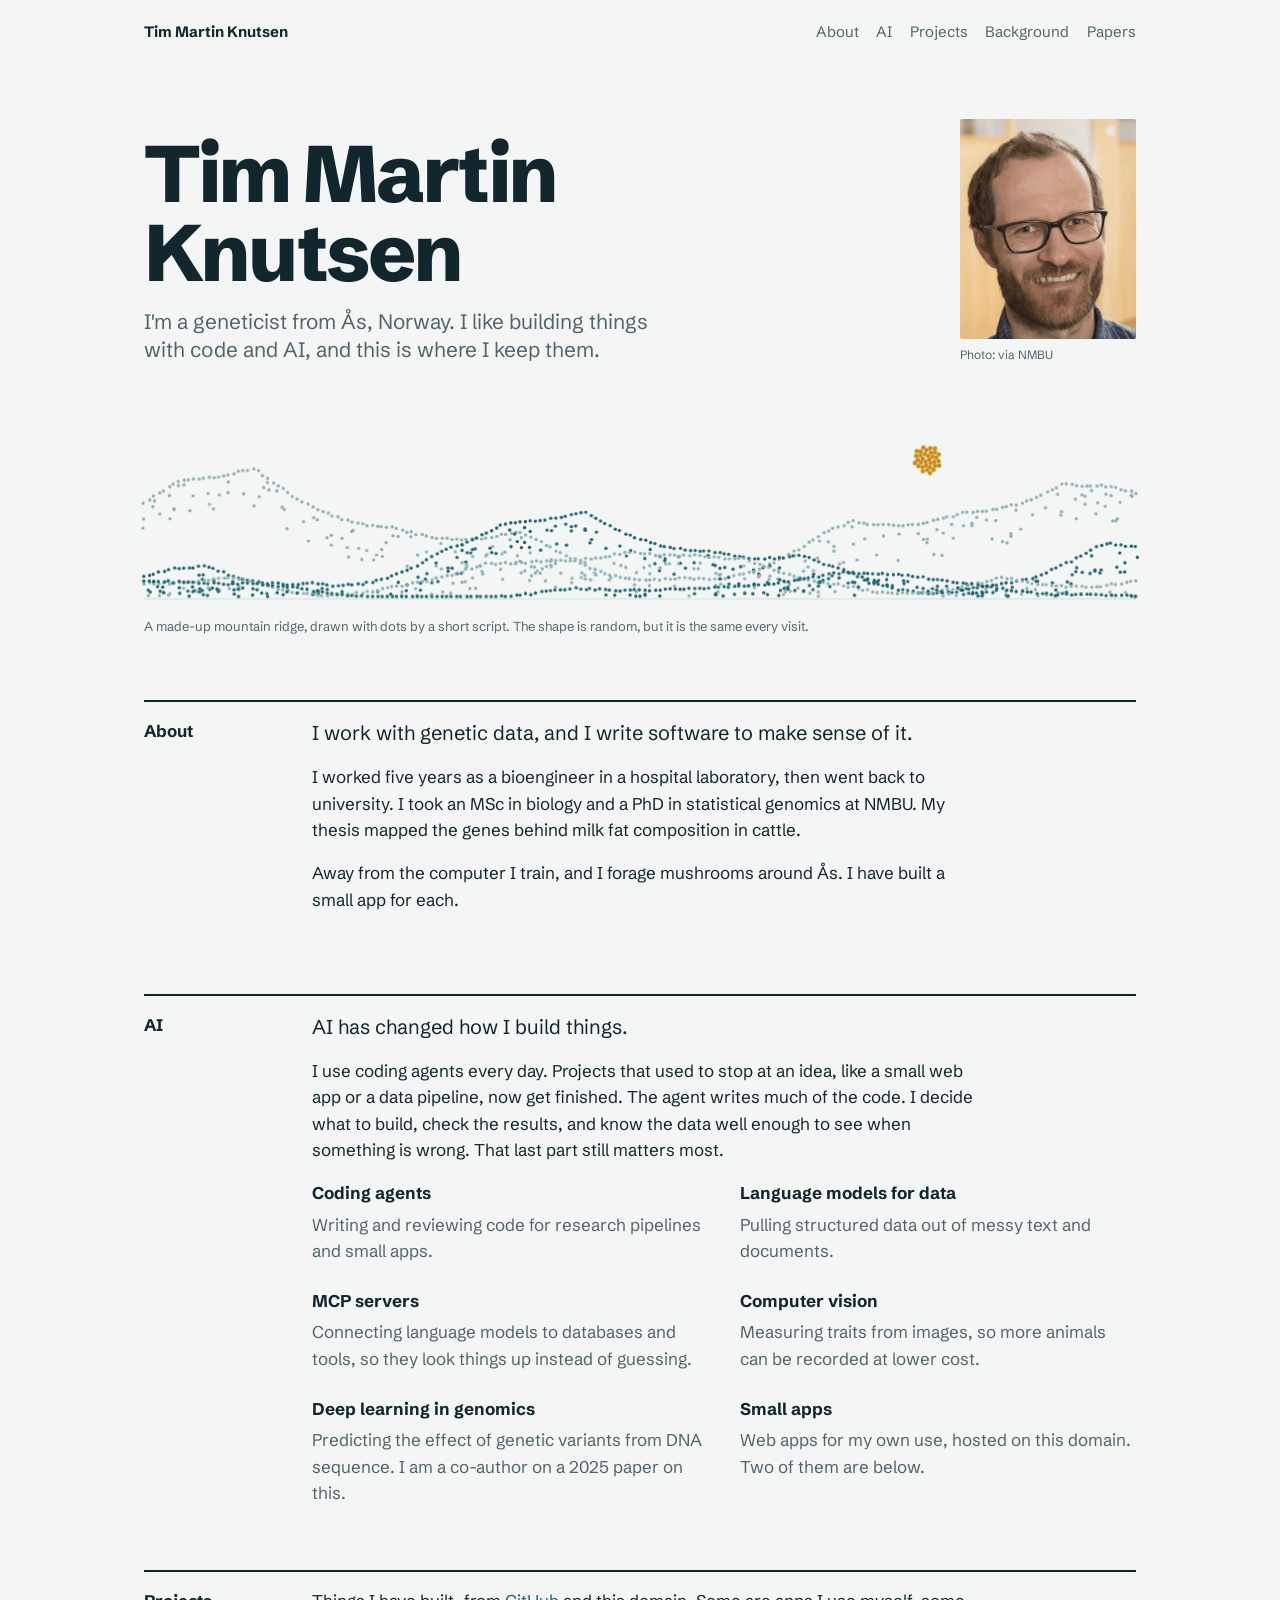
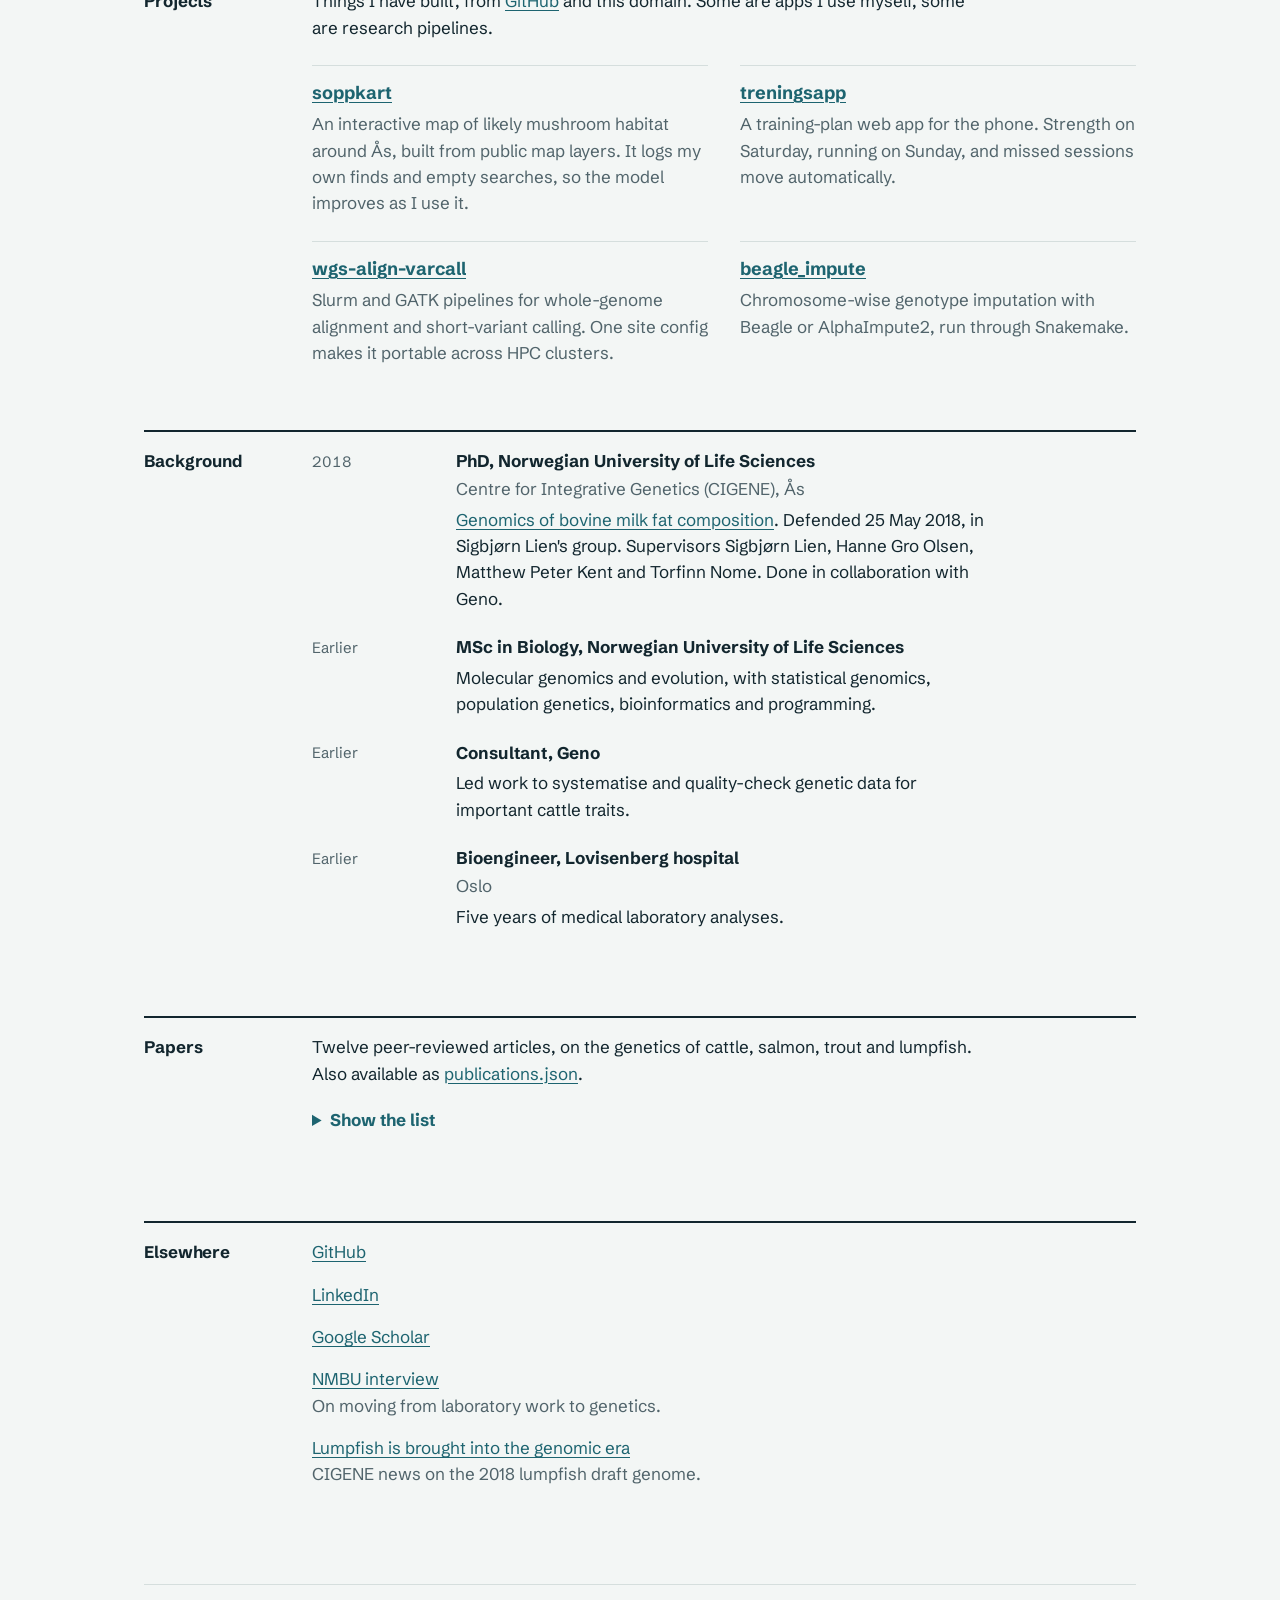
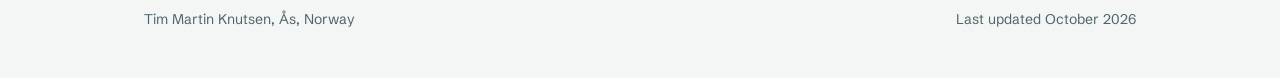
==== commit 41466c93: "Replace Manhattan plot hero with a dotted mountain ridge Co-Authored-By: Claude Sonnet 5.5 <noreply@" ====
--- a/index.html
+++ b/index.html
@@ -78,12 +78,11 @@
             </figure>
           </div>
 
-          <figure class="plot" id="plot">
-            <svg viewBox="0 0 1000 200" role="img" aria-label="Simulated Manhattan plot across the 29 chromosomes of Atlantic salmon, with one association peak passing the significance threshold."></svg>
+          <figure class="ridge" id="ridge">
+            <svg viewBox="0 0 1000 200" role="img" aria-label="A made-up mountain ridge drawn with dots, with a sun above it."></svg>
             <figcaption>
-              A Manhattan plot across the 29 chromosomes of Atlantic salmon, with one peak
-              above the significance line. The data are simulated, but this is what a GWAS
-              result looks like on screen.
+              A made-up mountain ridge, drawn with dots by a short script. The shape is
+              random, but it is the same every visit.
             </figcaption>
           </figure>
         </div>
@@ -391,15 +390,11 @@
 
     <script>
       (function () {
-        var svg = document.querySelector('#plot svg');
+        var svg = document.querySelector('#ridge svg');
         if (!svg) return;
         var ns = 'http://www.w3.org/2000/svg';
         var reduce = window.matchMedia('(prefers-reduced-motion: reduce)').matches;
-        // Approximate relative lengths of the 29 Atlantic salmon chromosomes.
-        var len = [160,72,105,90,83,88,63,30,142,127,101,102,114,103,107,97,75,82,90,97,63,63,53,54,52,51,44,45,45];
-        var total = len.reduce(function (a, b) { return a + b; }, 0);
-        var W = 1000, top = 6, base = 176, gap = 3;
-        var usable = W - gap * (len.length - 1);
+        var W = 1000, floor = 190, step = 5;
         var seed = 20171;
         function rnd() { seed = (seed * 16807) % 2147483647; return (seed - 1) / 2147483646; }
         function el(name, attrs) {
@@ -407,39 +402,46 @@
           for (var k in attrs) e.setAttribute(k, attrs[k]);
           return e;
         }
-        var maxP = 14, thr = 7.3, x0 = 0, n = 0;
-        var yOf = function (p) { return base - (p / maxP) * (base - top); };
-        svg.appendChild(el('line', { class: 'axis', x1: 0, x2: W, y1: base + 0.5, y2: base + 0.5 }));
-        svg.appendChild(el('line', { class: 'threshold', x1: 0, x2: W, y1: yOf(thr), y2: yOf(thr) }));
-        len.forEach(function (L, c) {
-          var w = usable * L / total;
-          var pts = Math.round(L * 0.42);
-          var peakAt = c === 2 ? 0.55 : (c === 13 ? 0.3 : -1);
-          function add(f, p) {
-            p = Math.min(p, maxP);
-            var cls = 'dot' + (c % 2 ? ' alt' : '') + (p > thr ? ' hit' : '');
-            var dot = el('circle', { class: cls, cx: (x0 + f * w).toFixed(1), cy: yOf(p).toFixed(1), r: p > thr ? 2.4 : 1.7 });
-            if (!reduce) dot.style.animationDelay = (c * 28 + p * 40 + rnd() * 80) + 'ms';
-            svg.appendChild(dot);
-          }
-          for (var i = 0; i < pts; i++) {
-            add(rnd(), -Math.log(rnd() + 1e-9) / Math.LN10 * 1.6);
-          }
-          if (peakAt >= 0) {
-            var h = c === 2 ? 12.8 : 6.2, k = c === 2 ? 70 : 26;
-            for (var j = 0; j < k; j++) {
-              var d = (rnd() - 0.5) * 0.12;
-              add(peakAt + d, h * Math.exp(-d * d / 0.0009) * (0.55 + 0.45 * rnd()) + rnd());
+        function dot(x, y, cls, delay) {
+          var d = el('circle', { class: cls, cx: x.toFixed(1), cy: y.toFixed(1), r: cls.indexOf('hit') > -1 ? 2.3 : 1.7 });
+          if (!reduce) d.style.animationDelay = delay + 'ms';
+          svg.appendChild(d);
+        }
+        svg.appendChild(el('line', { class: 'axis', x1: 0, x2: W, y1: floor + 2.5, y2: floor + 2.5 }));
+
+        // The sun: a small disc of dots.
+        var cx = 790, cy = 52, R = 14;
+        for (var n = 0; n < 34; n++) {
+          var r = R * Math.sqrt((n + 0.5) / 34), a = n * 2.39996;
+          dot(cx + r * Math.cos(a), cy + r * Math.sin(a), 'dot hit', 900 + n * 25);
+        }
+        // Four ridges, far to near. Each is a few sine waves with random phases.
+        var layers = [
+          { mid: 108, amp: 70, depth: 34, soft: true },
+          { mid: 136, amp: 52, depth: 26, soft: false },
+          { mid: 158, amp: 32, depth: 18, soft: true },
+          { mid: 177, amp: 16, depth: 10, soft: false }
+        ];
+        layers.forEach(function (L, k) {
+          var f = [1.1 + rnd() * 0.8, 2.6 + rnd() * 1.4, 6.0 + rnd() * 3.0];
+          var ph = [rnd() * 6.28, rnd() * 6.28, rnd() * 6.28];
+          var wt = [0.7, 0.25, 0.05];
+          for (var x = 0; x <= W; x += step) {
+            var h = 0;
+            for (var i = 0; i < 3; i++) h += wt[i] * (1 - 2 * Math.abs(Math.sin(x / W * 3.1416 * f[i] + ph[i])));
+            var y = Math.min(floor, L.mid - L.amp * h + (rnd() - 0.5) * 2);
+            var cls = 'dot' + (L.soft ? ' alt' : '');
+            var delay = x * 1.1 + k * 140 + rnd() * 60;
+            dot(x + (rnd() - 0.5) * 2, y, cls, delay);
+            var extra = Math.floor(rnd() * 3);
+            for (var j = 0; j < extra; j++) {
+              var yy = y + 4 + rnd() * L.depth;
+              if (yy < floor) dot(x + (rnd() - 0.5) * 3, yy, cls, delay + 60 + rnd() * 120);
             }
           }
-          if (c < 9 || c % 2 === 0) {
-            var t = el('text', { class: 'chr', x: (x0 + w / 2).toFixed(1), y: base + 14, 'text-anchor': 'middle' });
-            t.textContent = c + 1;
-            svg.appendChild(t);
-          }
-          x0 += w + gap;
         });
-        if (!reduce) document.getElementById('plot').classList.add('animate');
+
+        if (!reduce) document.getElementById('ridge').classList.add('animate');
       })();
     </script>
   </body>
--- a/styles.css
+++ b/styles.css
@@ -166,25 +166,23 @@
   color: var(--slate);
 }
 
-.plot {
+.ridge {
   margin: 2.75rem 0 0;
 }
 
-.plot svg {
+.ridge svg {
   display: block;
   width: 100%;
   height: auto;
   overflow: visible;
 }
 
-.plot .dot { fill: var(--teal); }
-.plot .dot.alt { fill: var(--teal-soft); }
-.plot .dot.hit { fill: var(--ochre); }
-.plot .threshold { stroke: var(--slate); stroke-dasharray: 3 4; stroke-width: 1; opacity: 0.6; }
-.plot .axis { stroke: var(--rule); stroke-width: 1; }
-.plot .chr { fill: var(--slate); font-size: 9px; font-family: inherit; }
-
-.plot.animate .dot {
+.ridge .dot { fill: var(--teal); }
+.ridge .dot.alt { fill: var(--teal-soft); }
+.ridge .dot.hit { fill: var(--ochre); }
+.ridge .axis { stroke: var(--rule); stroke-width: 1; }
+
+.ridge.animate .dot {
   opacity: 0;
   animation: rise 0.5s ease-out forwards;
 }
@@ -195,10 +193,10 @@
 }
 
 @media (prefers-reduced-motion: reduce) {
-  .plot.animate .dot { animation: none; opacity: 1; }
-}
-
-.plot figcaption {
+  .ridge.animate .dot { animation: none; opacity: 1; }
+}
+
+.ridge figcaption {
   margin-top: 0.6rem;
   font-size: 0.8125rem;
   color: var(--slate);
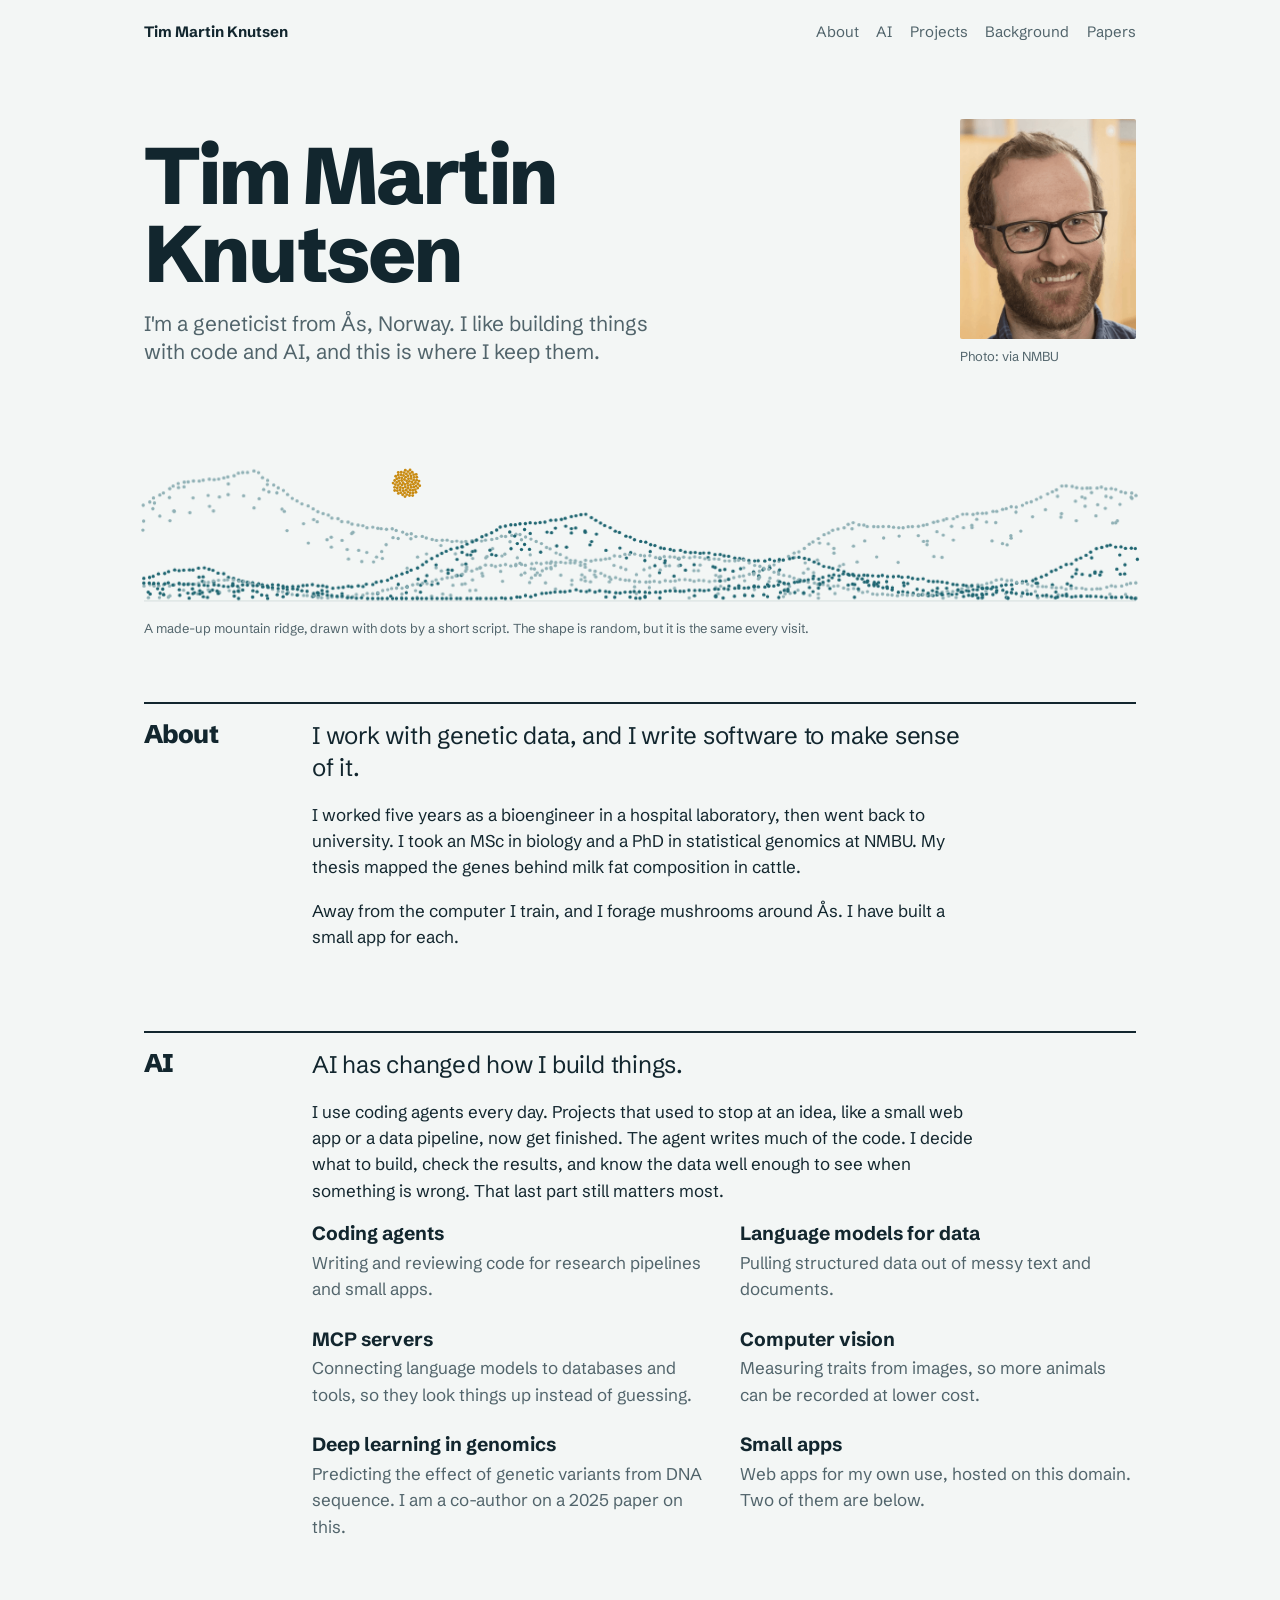
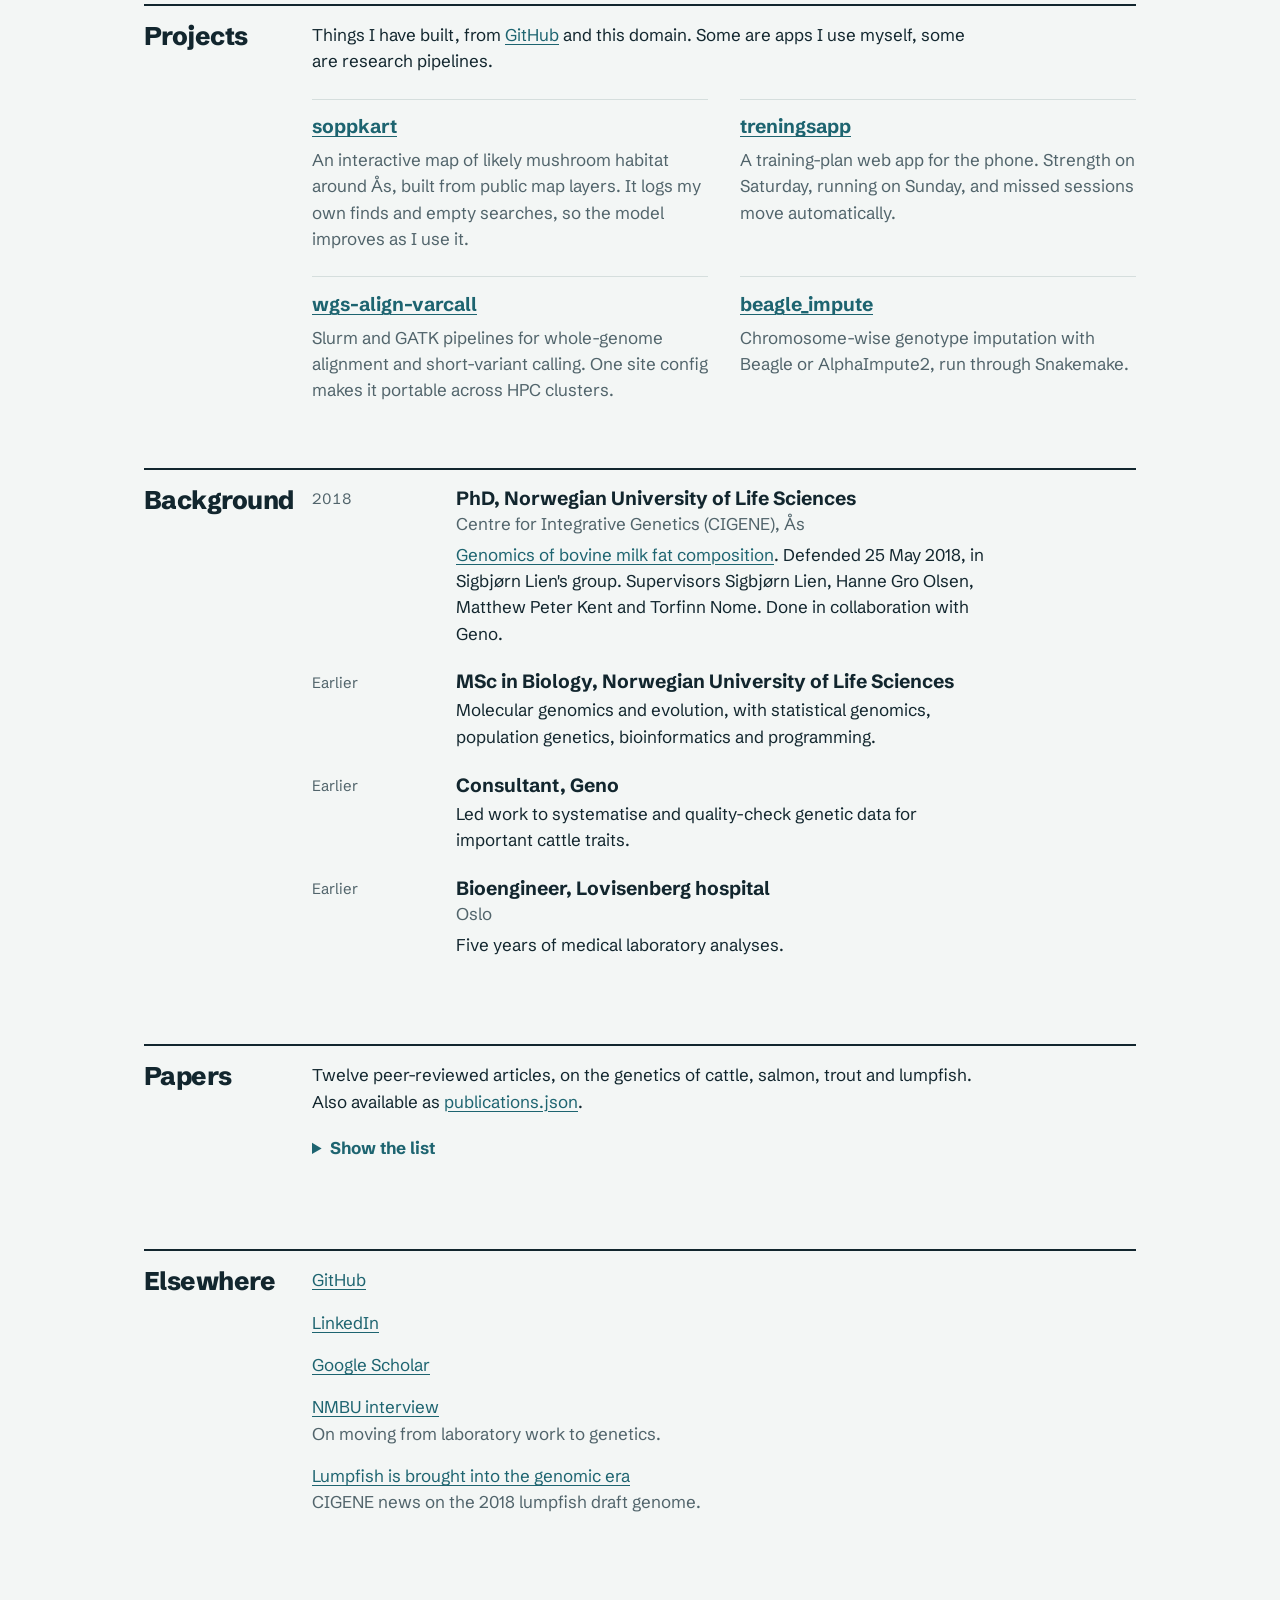
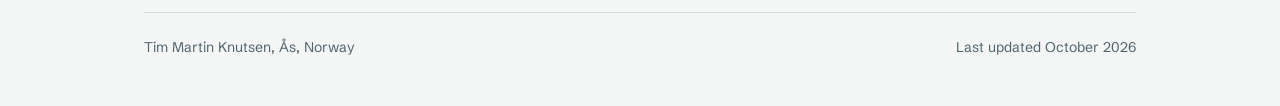
==== commit 26382e4f: "Animate landscape with sun and moon phases" ====
--- a/index.html
+++ b/index.html
@@ -79,7 +79,7 @@
           </div>
 
           <figure class="ridge" id="ridge">
-            <svg viewBox="0 0 1000 200" role="img" aria-label="A made-up mountain ridge drawn with dots, with a sun above it."></svg>
+            <svg viewBox="0 0 1000 200" role="img" aria-label="A made-up mountain ridge drawn with dots."></svg>
             <figcaption>
               A made-up mountain ridge, drawn with dots by a short script. The shape is
               random, but it is the same every visit.
@@ -409,12 +409,46 @@
         }
         svg.appendChild(el('line', { class: 'axis', x1: 0, x2: W, y1: floor + 2.5, y2: floor + 2.5 }));
 
-        // The sun: a small disc of dots.
-        var cx = 790, cy = 52, R = 14;
-        for (var n = 0; n < 34; n++) {
-          var r = R * Math.sqrt((n + 0.5) / 34), a = n * 2.39996;
-          dot(cx + r * Math.cos(a), cy + r * Math.sin(a), 'dot hit', 900 + n * 25);
+        var sky = el('g', { class: 'sky' });
+        svg.appendChild(sky);
+
+        function updateSky() {
+          var now = new Date();
+          var parts = new Intl.DateTimeFormat('en-GB', {
+            timeZone: 'Europe/Oslo', hour: '2-digit', minute: '2-digit', hourCycle: 'h23'
+          }).formatToParts(now);
+          var hour = Number(parts.find(function (p) { return p.type === 'hour'; }).value);
+          var minute = Number(parts.find(function (p) { return p.type === 'minute'; }).value);
+          var time = hour + minute / 60;
+          var daytime = time >= 6 && time < 18;
+          var progress = daytime ? (time - 6) / 12 : ((time + 6) % 24) / 12;
+          var cx = 100 + 800 * progress;
+          var cy = 125 - 85 * Math.sin(Math.PI * progress);
+          var phase = (((now.getTime() - Date.UTC(2000, 0, 6, 18, 14)) / 86400000 / 29.530588853) % 1 + 1) % 1;
+          var phaseName = phase < 0.0625 || phase >= 0.9375 ? 'new moon' :
+            phase < 0.1875 ? 'waxing crescent' : phase < 0.3125 ? 'first quarter' :
+            phase < 0.4375 ? 'waxing gibbous' : phase < 0.5625 ? 'full moon' :
+            phase < 0.6875 ? 'waning gibbous' : phase < 0.8125 ? 'last quarter' : 'waning crescent';
+          svg.setAttribute('aria-label', 'A made-up mountain ridge drawn with dots, with ' +
+            (daytime ? 'the sun' : 'the moon (' + phaseName + ')') + ' above it.');
+          while (sky.firstChild) sky.removeChild(sky.firstChild);
+          for (var n = 0; n < 80; n++) {
+            var r = 14 * Math.sqrt((n + 0.5) / 80), a = n * 2.39996;
+            var dx = r * Math.cos(a), dy = r * Math.sin(a);
+            var edge = Math.sqrt(Math.max(0, 196 - dy * dy));
+            var lit = phase <= 0.5 ? dx >= Math.cos(2 * Math.PI * phase) * edge :
+              dx <= -Math.cos(2 * Math.PI * phase) * edge;
+            if (daytime || lit) sky.appendChild(el('circle', {
+              class: daytime ? 'sun-dot' : 'moon-dot', cx: (cx + dx).toFixed(1),
+              cy: (cy + dy).toFixed(1), r: 1.45
+            }));
+          }
         }
+        updateSky();
+        setInterval(updateSky, 60000);
+        document.addEventListener('visibilitychange', function () {
+          if (!document.hidden) updateSky();
+        });
         // Four ridges, far to near. Each is a few sine waves with random phases.
         var layers = [
           { mid: 108, amp: 70, depth: 34, soft: true },
--- a/styles.css
+++ b/styles.css
@@ -162,7 +162,7 @@
 
 .portrait figcaption {
   margin-top: 0.4rem;
-  font-size: 0.75rem;
+  font-size: 0.8125rem;
   color: var(--slate);
 }
 
@@ -180,6 +180,8 @@
 .ridge .dot { fill: var(--teal); }
 .ridge .dot.alt { fill: var(--teal-soft); }
 .ridge .dot.hit { fill: var(--ochre); }
+.ridge .sun-dot { fill: var(--ochre); }
+.ridge .moon-dot { fill: var(--teal); }
 .ridge .axis { stroke: var(--rule); stroke-width: 1; }
 
 .ridge.animate .dot {
@@ -219,9 +221,10 @@
 
 h2 {
   margin: 0;
-  font-size: 1.05rem;
-  font-weight: 700;
-  letter-spacing: -0.005em;
+  font-size: 1.6rem;
+  font-weight: 800;
+  line-height: 1.1;
+  letter-spacing: -0.02em;
 }
 
 .section-body > *:first-child { margin-top: 0; }
@@ -232,15 +235,17 @@
 }
 
 .lede {
-  font-size: 1.25rem;
-  line-height: 1.45;
+  font-size: 1.5rem;
+  line-height: 1.35;
+  letter-spacing: -0.01em;
   margin: 0 0 1rem;
 }
 
 h3 {
   margin: 0;
-  font-size: 1.0625rem;
-  font-weight: 700;
+  font-size: 1.2rem;
+  font-weight: 700;
+  line-height: 1.25;
 }
 
 /* Timeline: years in a rail */
@@ -373,7 +378,7 @@
 }
 
 .projects .name {
-  font-size: 1.125rem;
+  font-size: 1.2rem;
   font-weight: 700;
 }
 
@@ -435,6 +440,9 @@
     gap: 0.75rem;
   }
 
+  h2 { font-size: 1.4rem; }
+  .lede { font-size: 1.3rem; }
+
   .timeline > li,
   .pubs > li {
     grid-template-columns: 1fr;
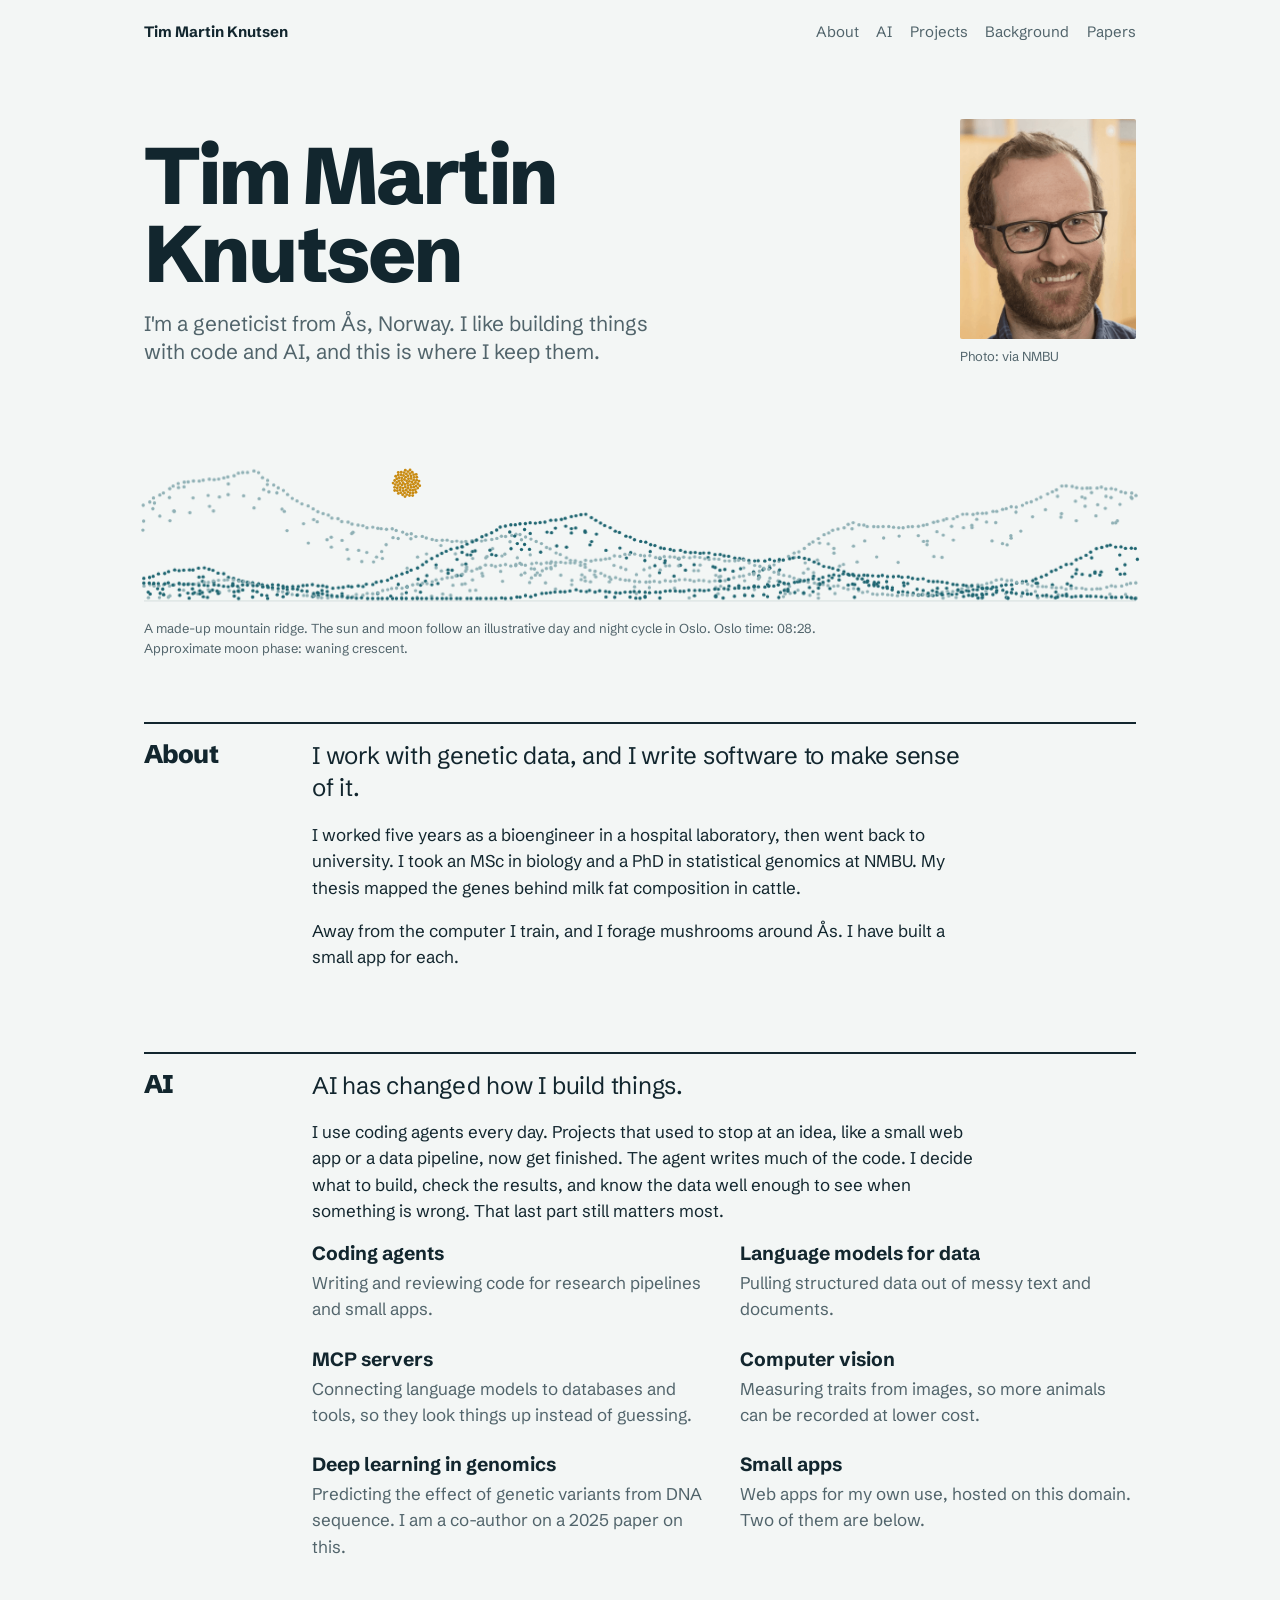
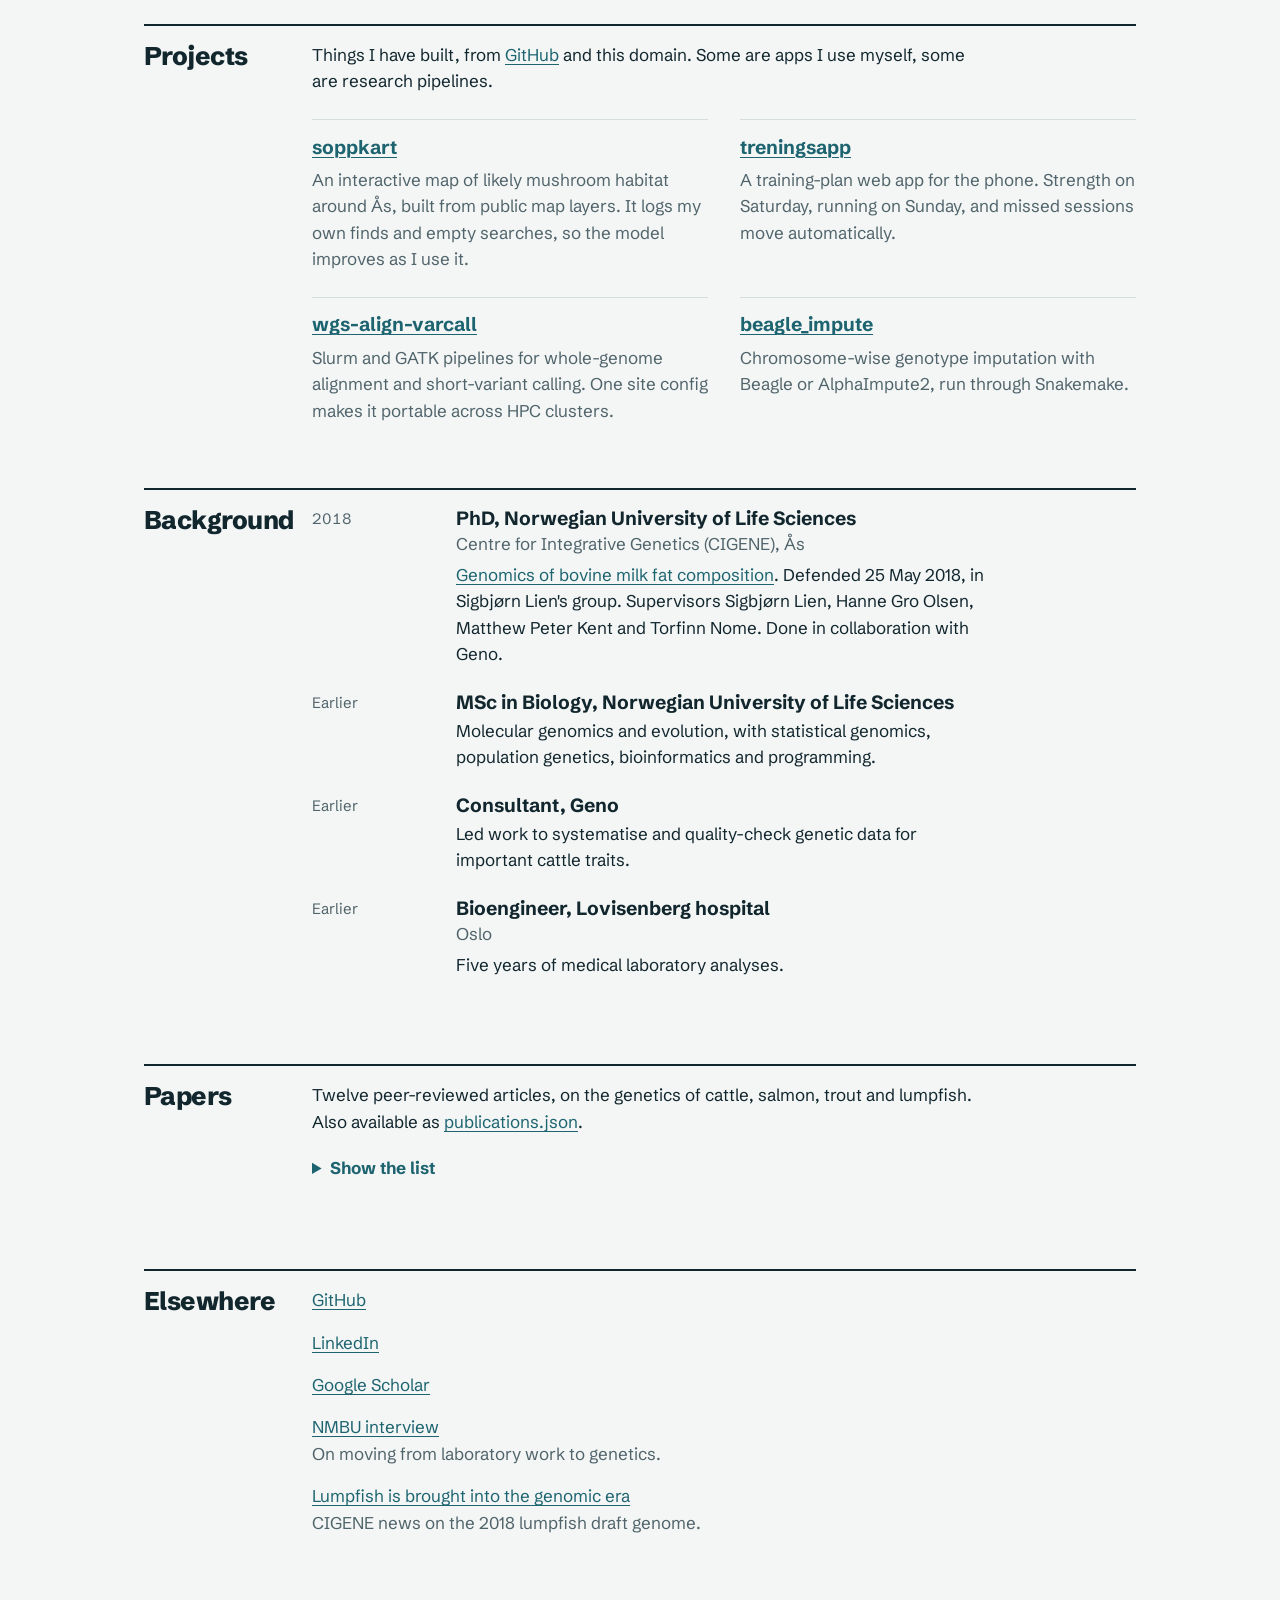
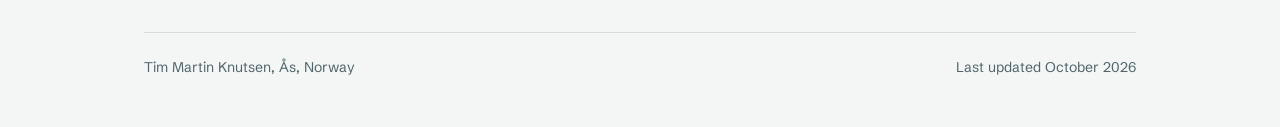
==== commit e91ae42b: "Show current sky information in landscape caption" ====
--- a/index.html
+++ b/index.html
@@ -81,8 +81,8 @@
           <figure class="ridge" id="ridge">
             <svg viewBox="0 0 1000 200" role="img" aria-label="A made-up mountain ridge drawn with dots."></svg>
             <figcaption>
-              A made-up mountain ridge, drawn with dots by a short script. The shape is
-              random, but it is the same every visit.
+              A made-up mountain ridge. The sun and moon follow an illustrative day and
+              night cycle in Oslo. <span id="sky-status">The moon phase is approximate.</span>
             </figcaption>
           </figure>
         </div>
@@ -429,6 +429,9 @@
             phase < 0.1875 ? 'waxing crescent' : phase < 0.3125 ? 'first quarter' :
             phase < 0.4375 ? 'waxing gibbous' : phase < 0.5625 ? 'full moon' :
             phase < 0.6875 ? 'waning gibbous' : phase < 0.8125 ? 'last quarter' : 'waning crescent';
+          document.getElementById('sky-status').textContent = 'Oslo time: ' +
+            String(hour).padStart(2, '0') + ':' + String(minute).padStart(2, '0') +
+            '. Approximate moon phase: ' + phaseName + '.';
           svg.setAttribute('aria-label', 'A made-up mountain ridge drawn with dots, with ' +
             (daytime ? 'the sun' : 'the moon (' + phaseName + ')') + ' above it.');
           while (sky.firstChild) sky.removeChild(sky.firstChild);
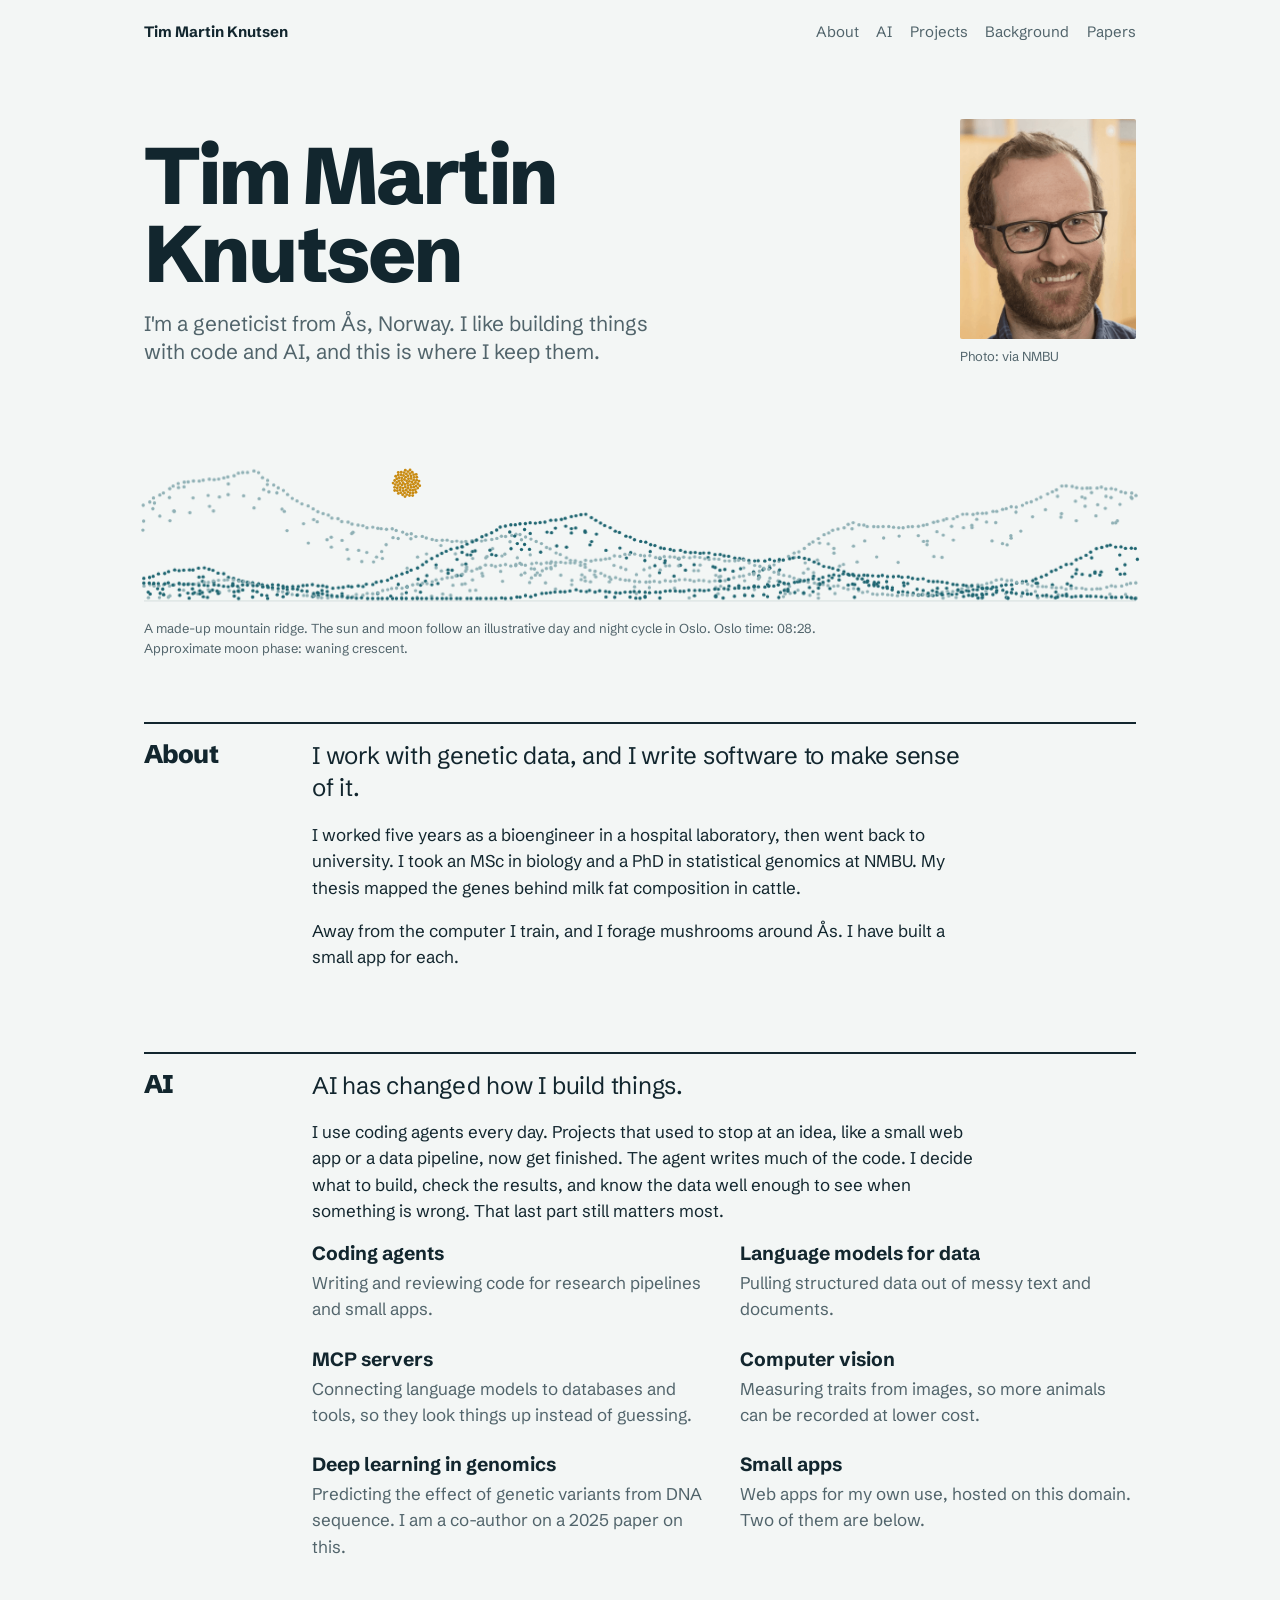
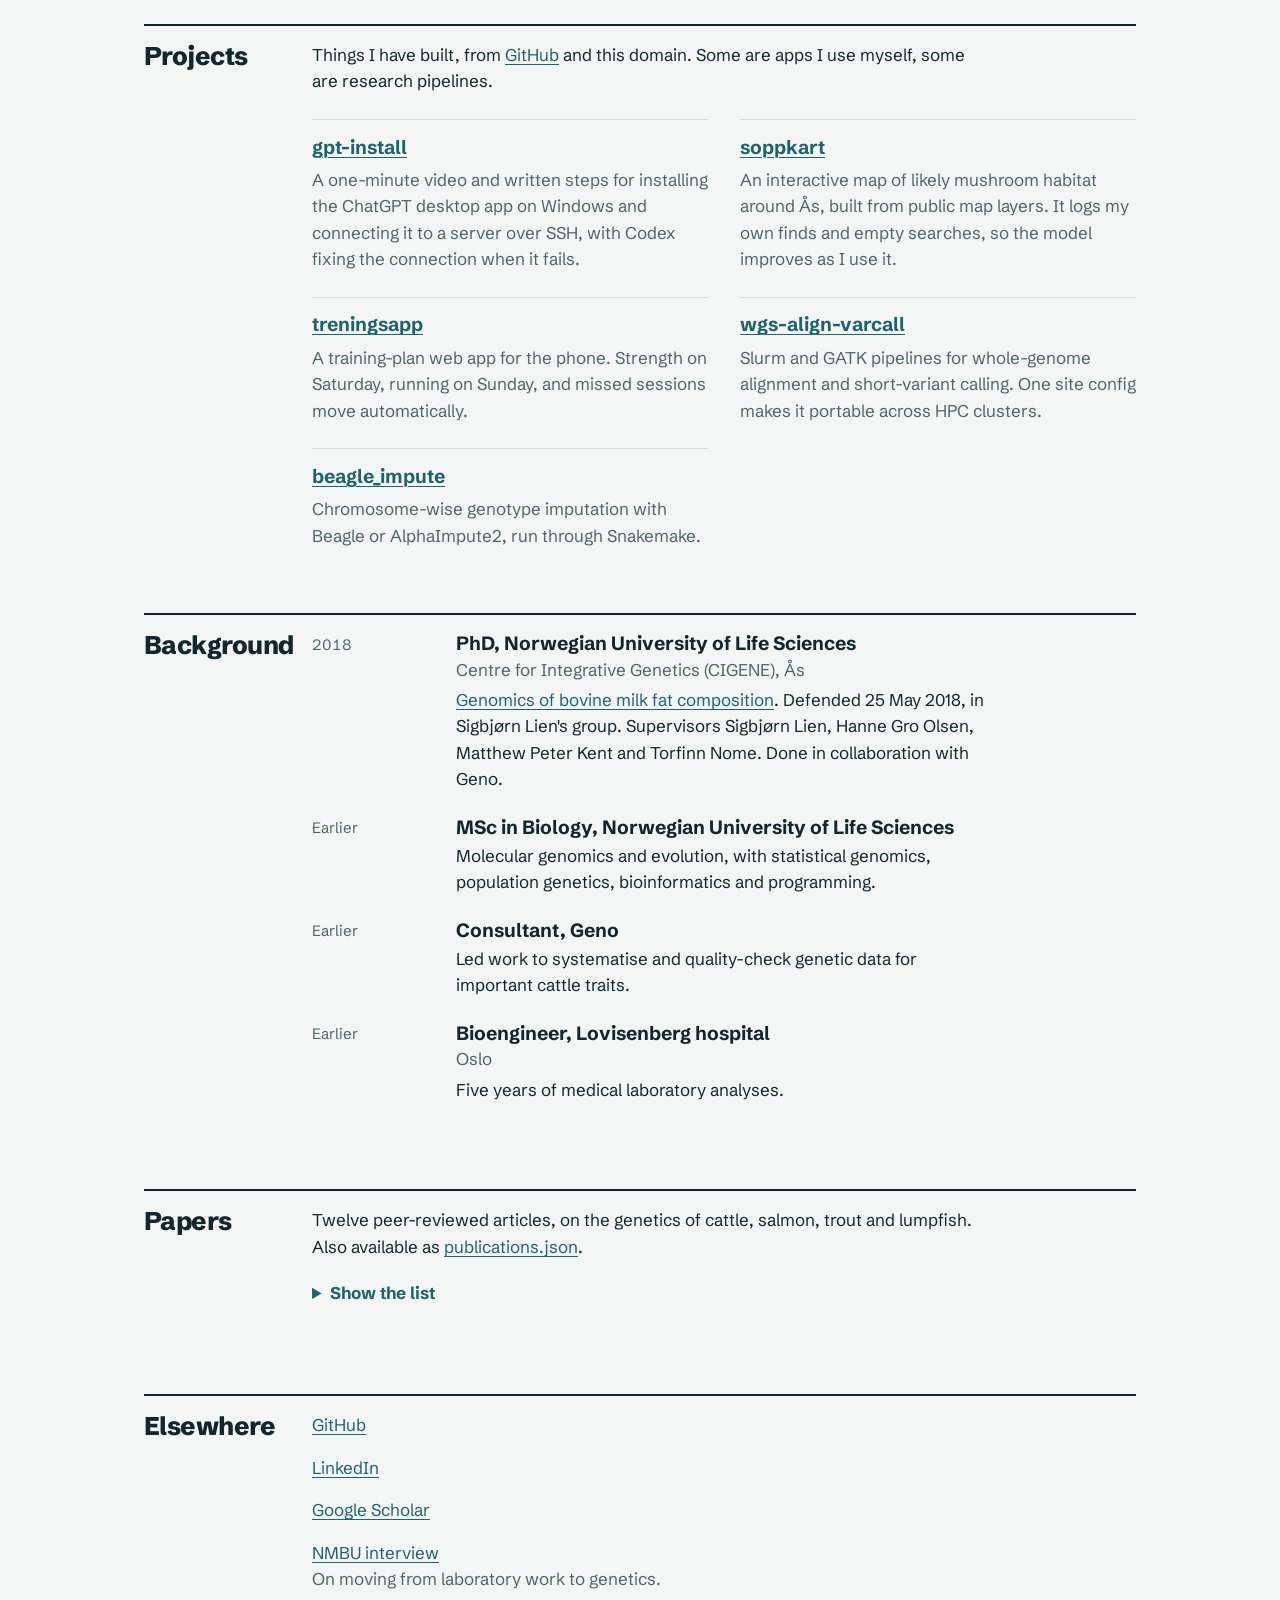
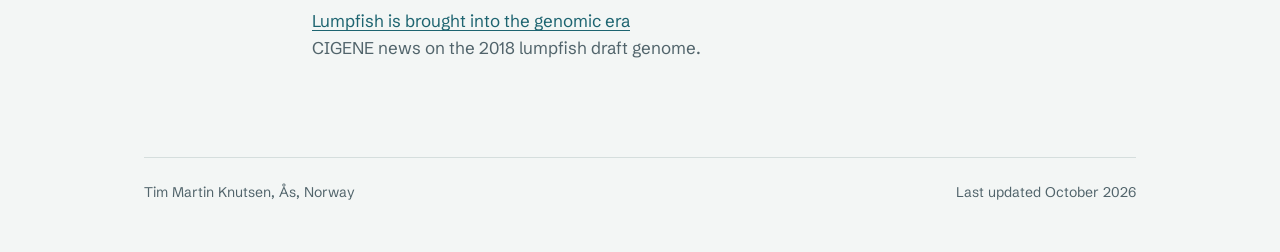
==== commit 4c8196b0: "Projects: link the gpt-install guide Co-Authored-By: Claude Opus 5.5 <noreply@anthropic.com>" ====
--- a/index.html
+++ b/index.html
@@ -159,6 +159,10 @@
                 and this domain. Some are apps I use myself, some are research pipelines.
               </p>
               <ul class="projects">
+                <li>
+                  <a class="name" href="https://timknutsen.no/gpt-install/">gpt-install</a>
+                  <p>A one-minute video and written steps for installing the ChatGPT desktop app on Windows and connecting it to a server over SSH, with Codex fixing the connection when it fails.</p>
+                </li>
                 <li>
                   <a class="name" href="https://timknutsen.no/soppkart/">soppkart</a>
                   <p>An interactive map of likely mushroom habitat around Ås, built from public map layers. It logs my own finds and empty searches, so the model improves as I use it.</p>
